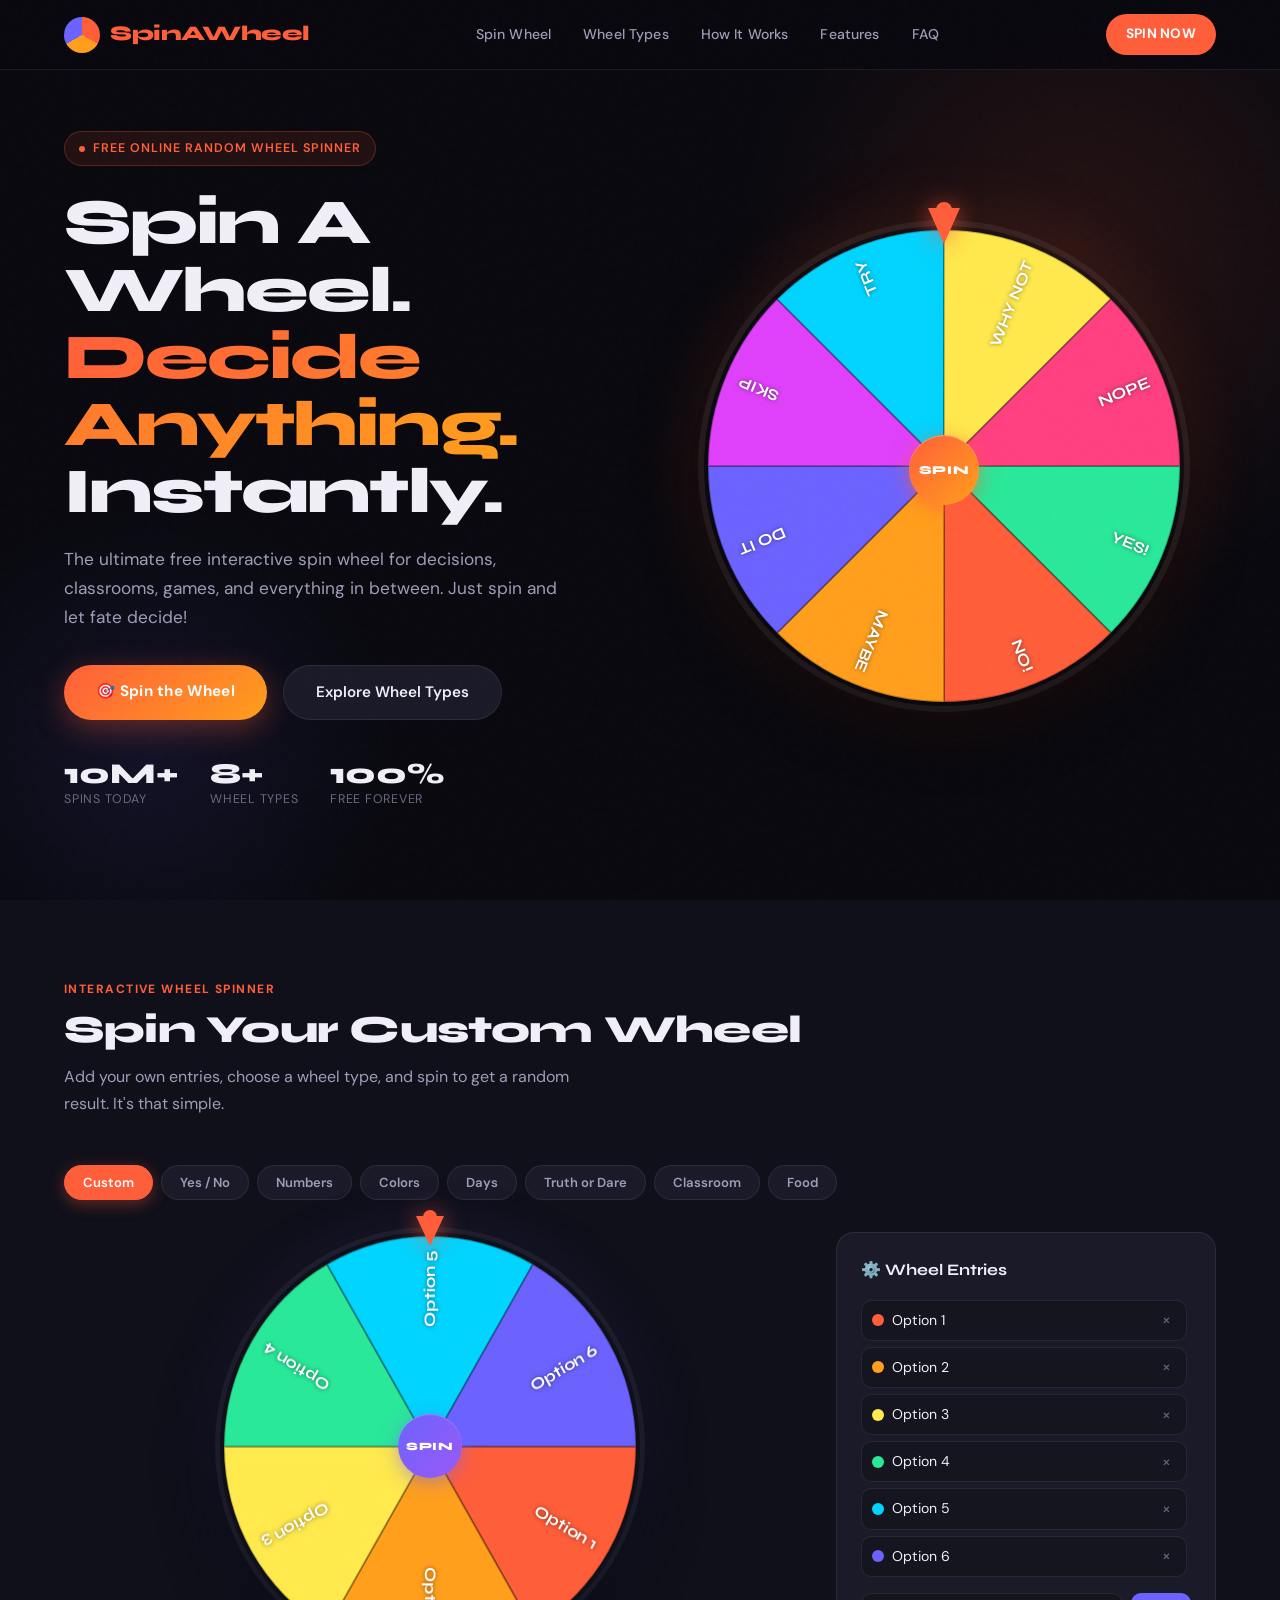
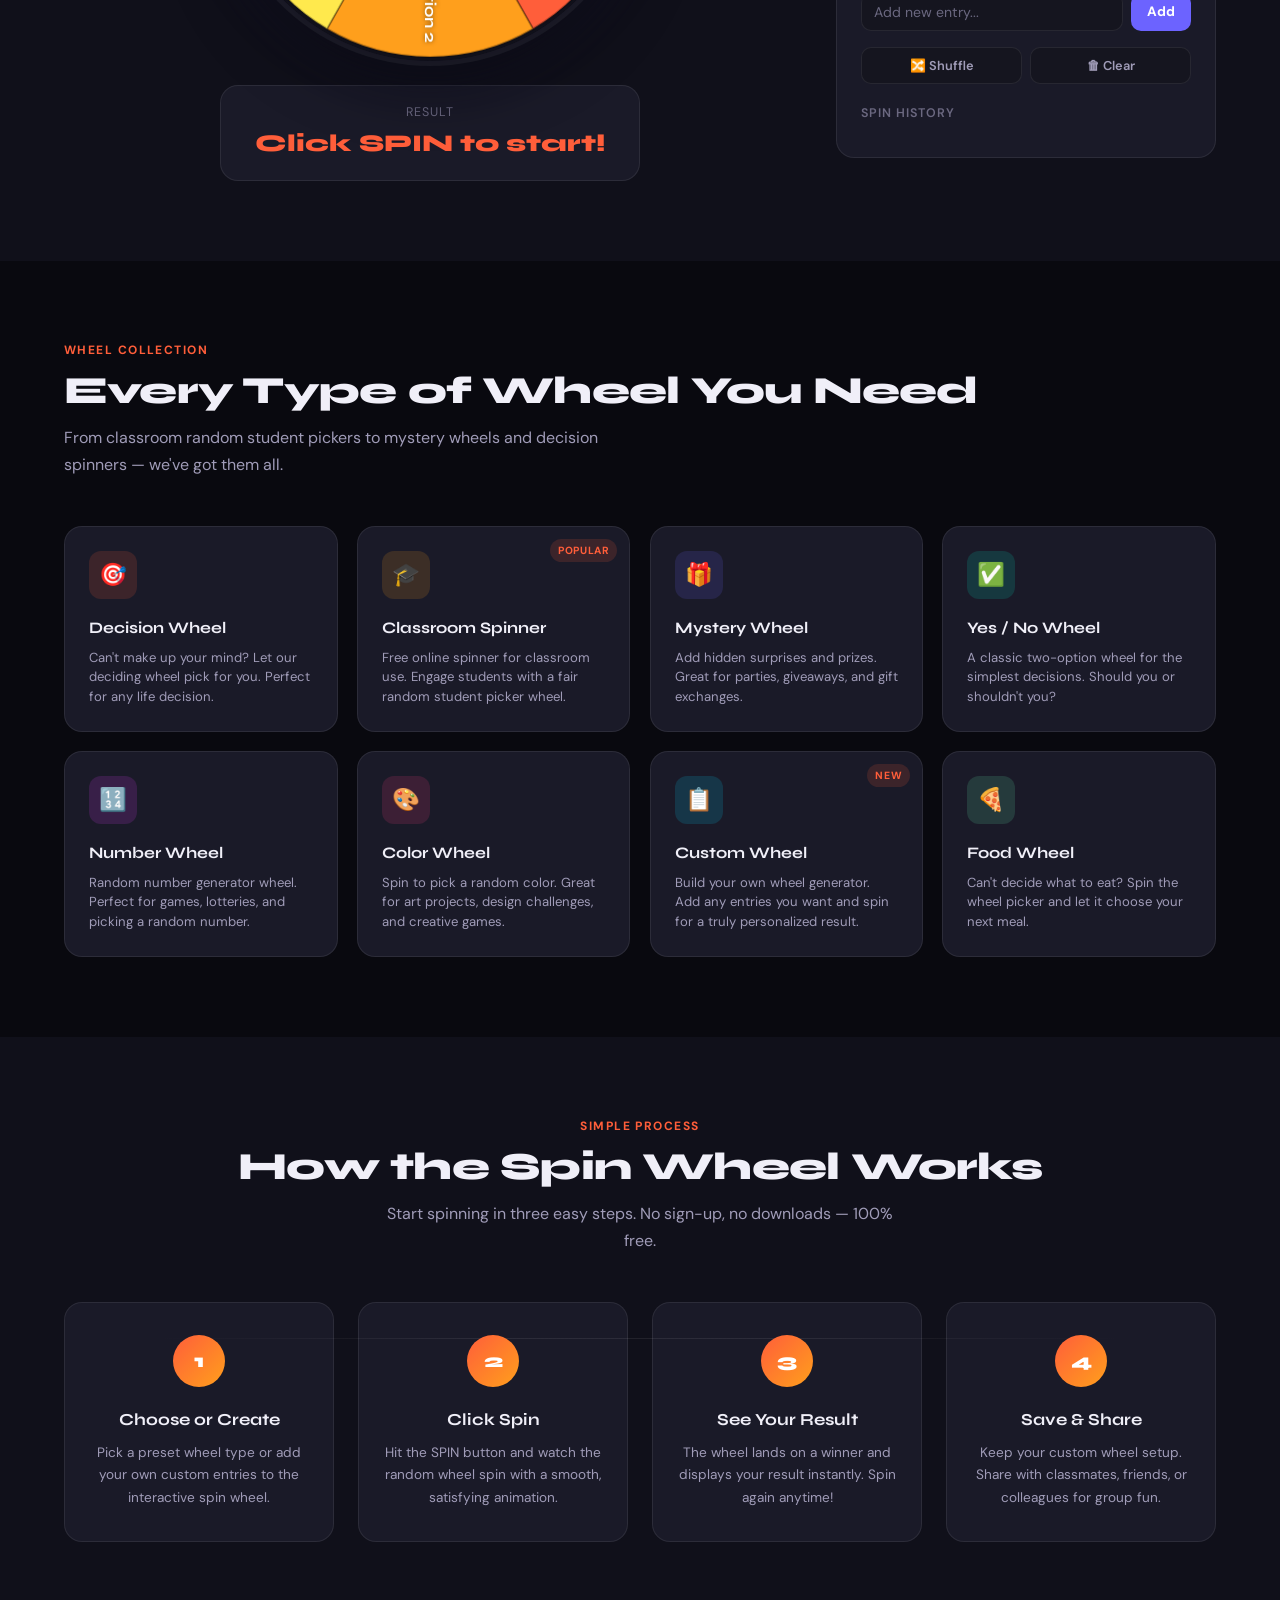
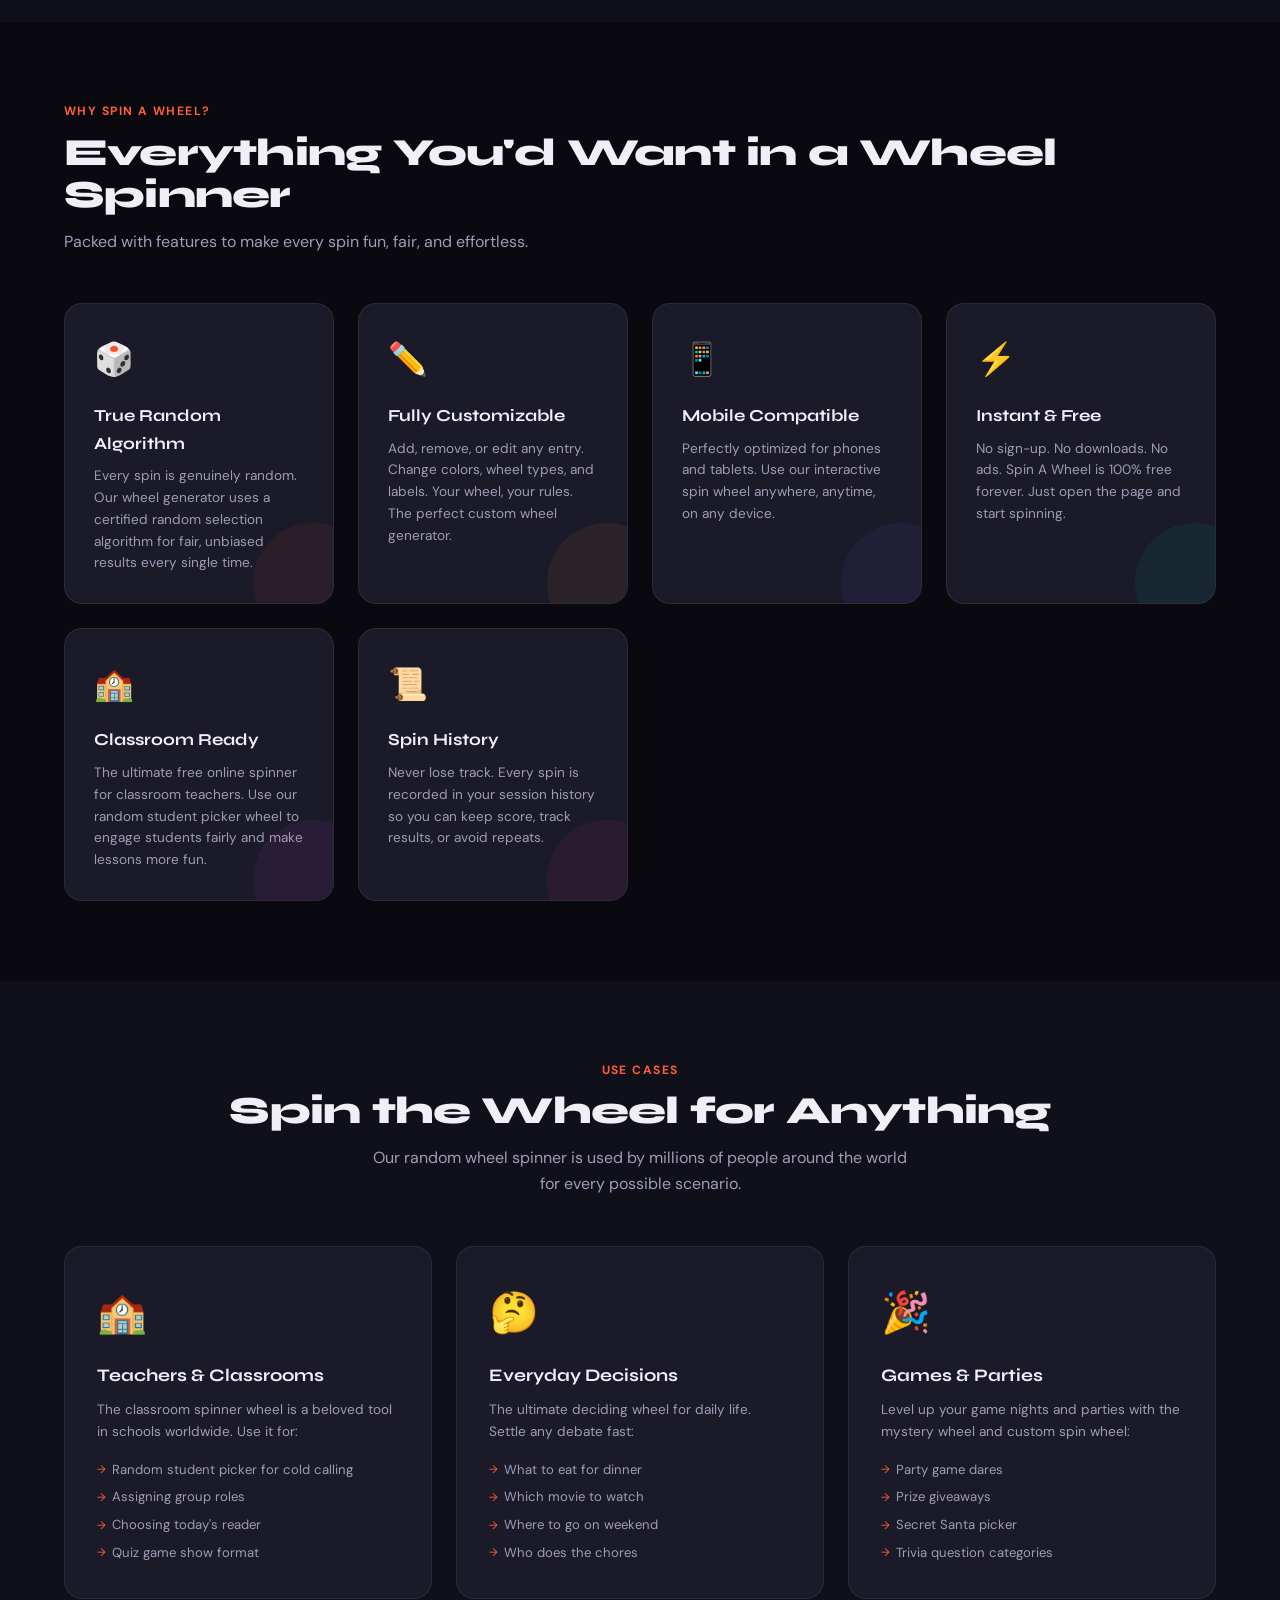
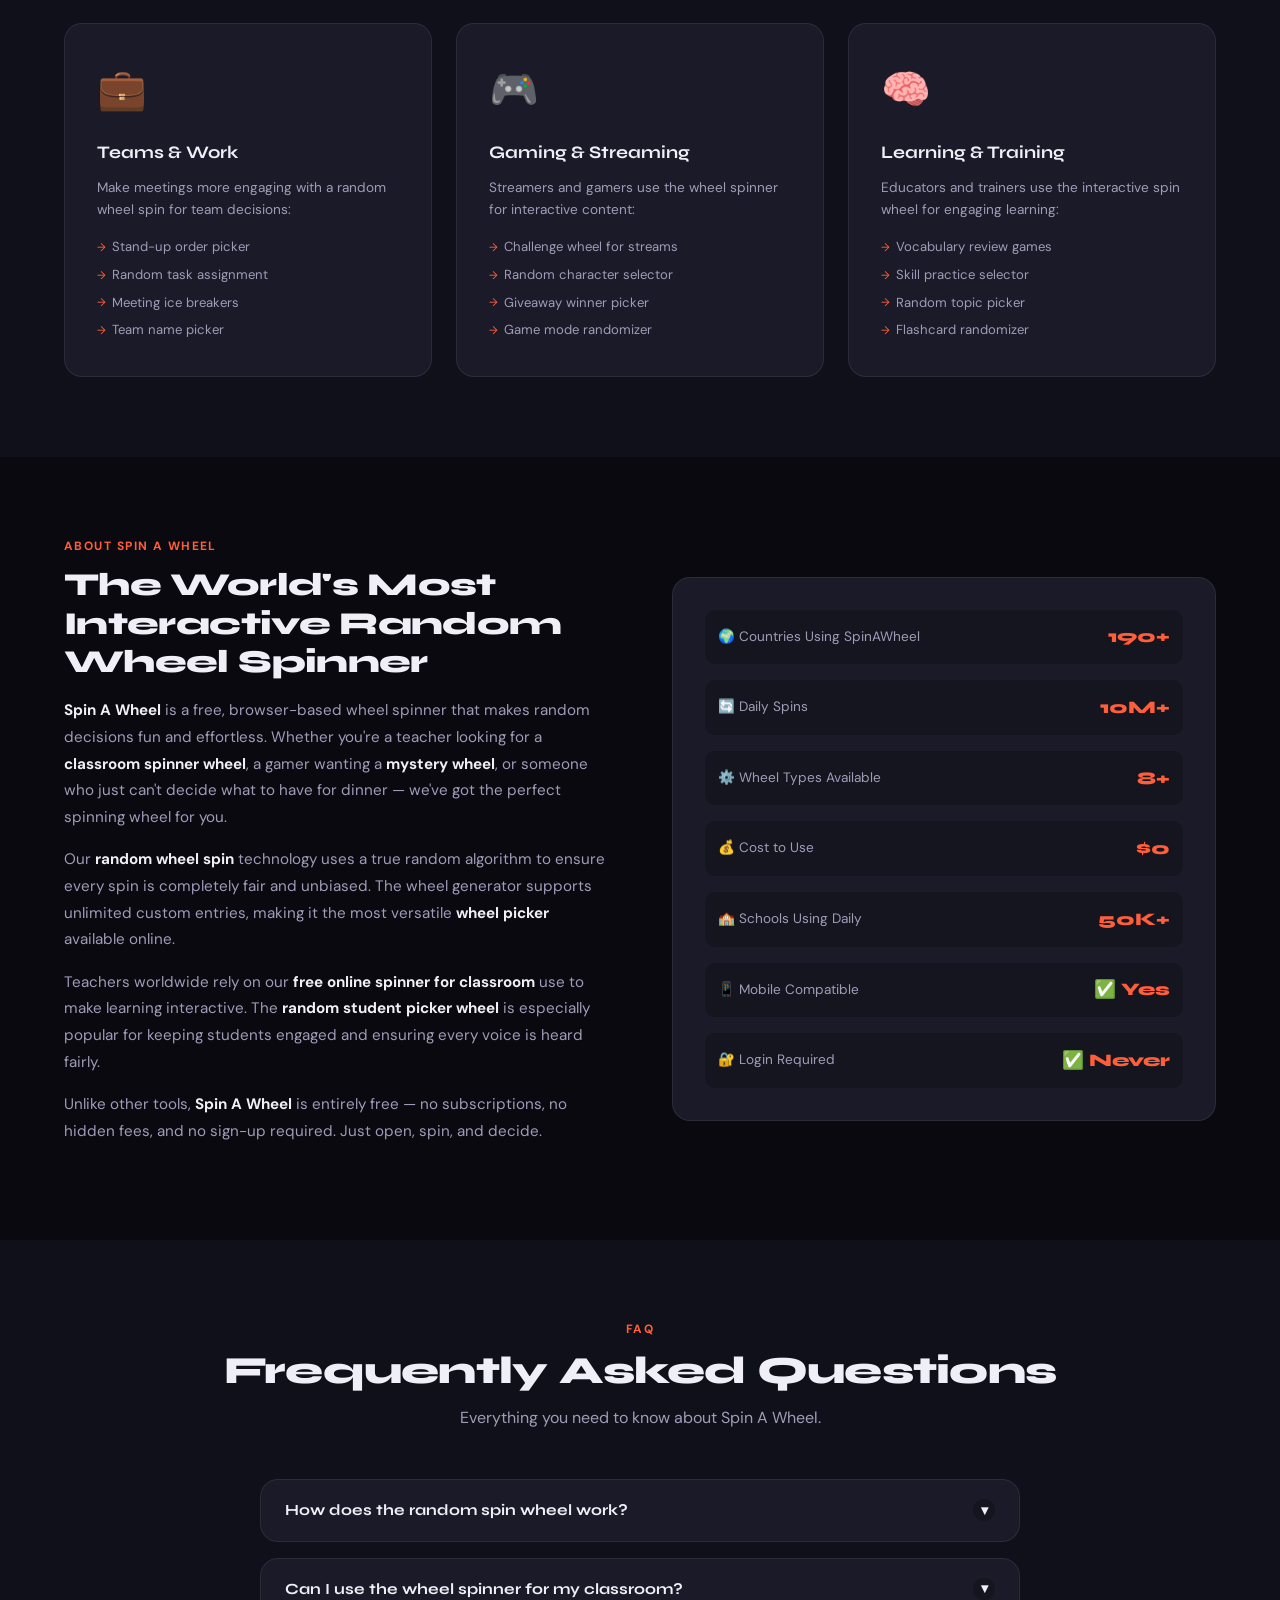
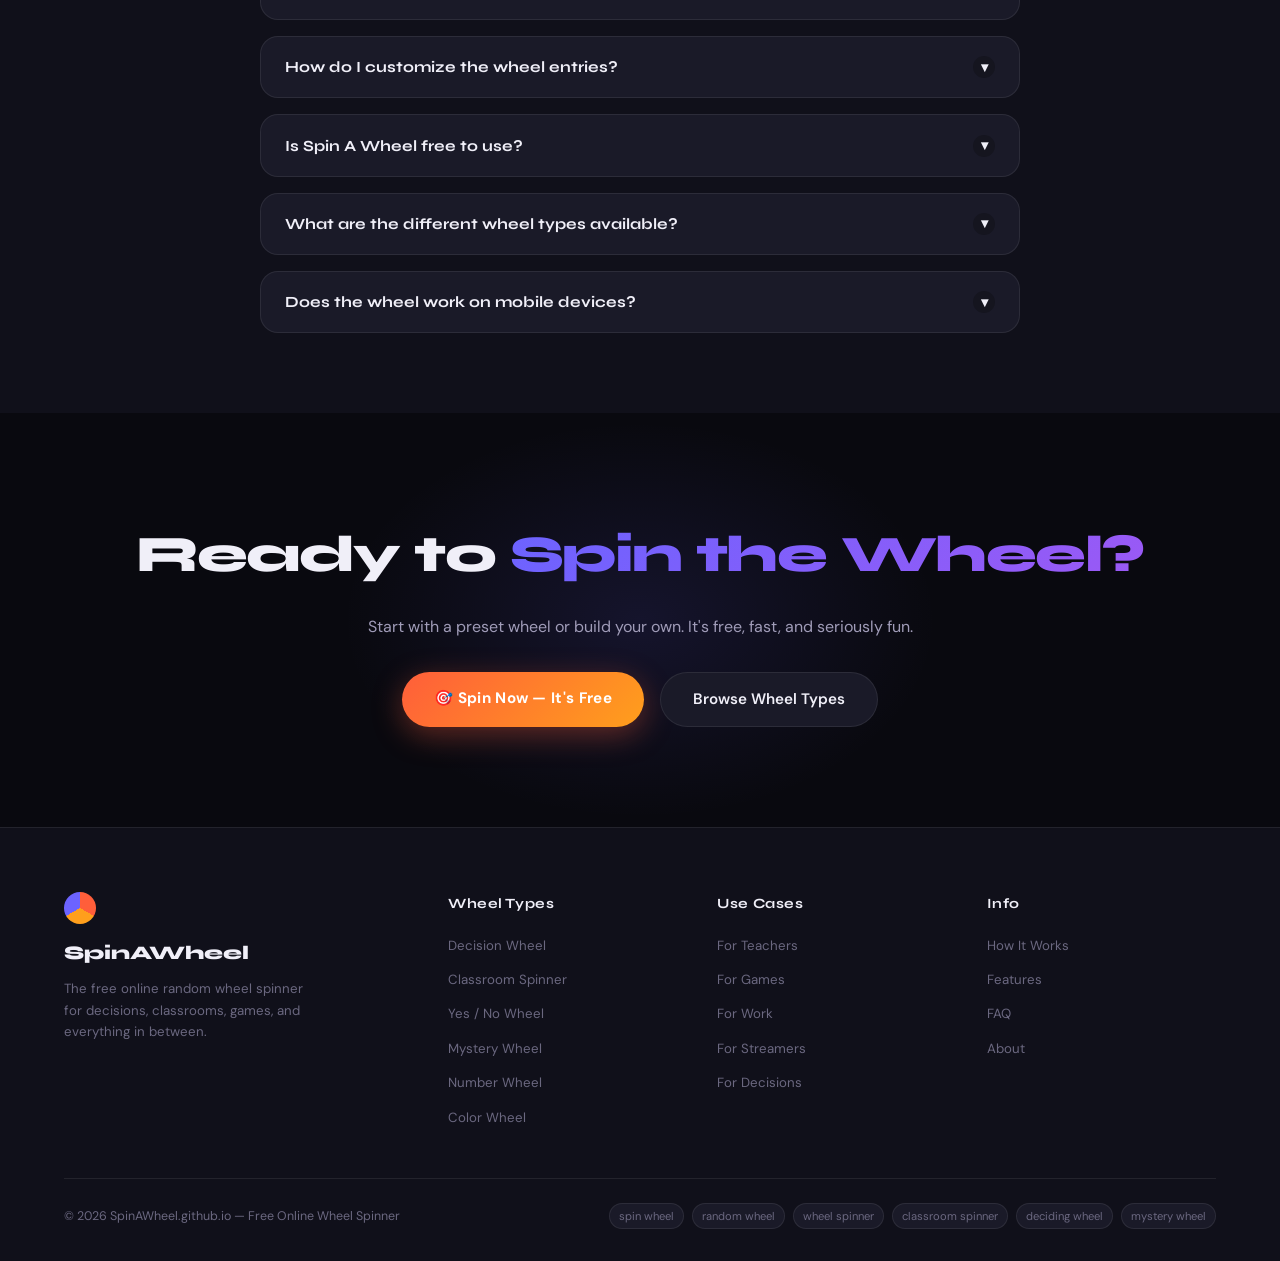
==== index.html @ c0d6fbde "Rename index (15).html to index.html" ====
<!DOCTYPE html>
<html lang="en">
<head>
  <meta charset="UTF-8" />
  <meta name="viewport" content="width=device-width, initial-scale=1.0" />
  <title>Spin A Wheel – Free Online Random Wheel Spinner | SpinAWheel</title>
  <meta name="description" content="Spin A Wheel is a free online random wheel spinner. Use our decision wheel, classroom spinner, random student picker, mystery wheel, and more. Fast, fun, and interactive!" />
  <meta name="keywords" content="spin wheel, random wheel, spin a wheel, wheel spin, spin the wheel, random wheel spin, wheel spinner, spinning wheel, deciding wheel, mystery wheel, wheel generator, wheel picker, classroom spinner wheel, random student picker wheel, free online spinner for classroom, interactive spin wheel" />
  <meta name="robots" content="index, follow" />
  <link rel="canonical" href="https://spinawheel.github.io/" />

  <!-- Open Graph -->
  <meta property="og:title" content="Spin A Wheel – Free Online Random Wheel Spinner" />
  <meta property="og:description" content="Free interactive spin wheel for decisions, classrooms, games, and more. Customize your wheel and spin!" />
  <meta property="og:url" content="https://spinawheel.github.io/" />
  <meta property="og:type" content="website" />
  <meta property="og:image" content="https://spinawheel.github.io/og-image.png" />

  <!-- Twitter Card -->
  <meta name="twitter:card" content="summary_large_image" />
  <meta name="twitter:title" content="Spin A Wheel – Free Online Random Wheel Spinner" />
  <meta name="twitter:description" content="Free interactive spin wheel for decisions, classrooms, games, and more." />

  <!-- Schema Markup -->
  <script type="application/ld+json">
  {
    "@context": "https://schema.org",
    "@type": "WebApplication",
    "name": "Spin A Wheel",
    "url": "https://spinawheel.github.io/",
    "description": "A free online random wheel spinner for decisions, classrooms, games, and more.",
    "applicationCategory": "UtilitiesApplication",
    "operatingSystem": "Any",
    "offers": {
      "@type": "Offer",
      "price": "0",
      "priceCurrency": "USD"
    },
    "featureList": [
      "Decision Wheel",
      "Classroom Spinner",
      "Random Student Picker",
      "Yes/No Wheel",
      "Mystery Wheel",
      "Custom Wheel",
      "Color Wheel",
      "Number Wheel"
    ]
  }
  </script>
  <script type="application/ld+json">
  {
    "@context": "https://schema.org",
    "@type": "FAQPage",
    "mainEntity": [
      {
        "@type": "Question",
        "name": "How does the spin wheel work?",
        "acceptedAnswer": {
          "@type": "Answer",
          "text": "Our random wheel spinner uses a certified random algorithm. Simply enter your items, click SPIN, and the wheel randomly lands on one option. Each spin is fully independent and unbiased."
        }
      },
      {
        "@type": "Question",
        "name": "Can I customize the wheel entries?",
        "acceptedAnswer": {
          "@type": "Answer",
          "text": "Yes! You can add, remove, or edit any entry. You can also adjust colors and wheel types to match your needs."
        }
      },
      {
        "@type": "Question",
        "name": "Is the wheel spinner free to use?",
        "acceptedAnswer": {
          "@type": "Answer",
          "text": "Absolutely. Spin A Wheel is 100% free with no login required."
        }
      },
      {
        "@type": "Question",
        "name": "Can teachers use this for classrooms?",
        "acceptedAnswer": {
          "@type": "Answer",
          "text": "Yes! Our classroom spinner wheel and random student picker are designed specifically for teachers. Add student names and spin to fairly select participants."
        }
      }
    ]
  }
  </script>

  <!-- Fonts -->
  <link rel="preconnect" href="https://fonts.googleapis.com" />
  <link rel="preconnect" href="https://fonts.gstatic.com" crossorigin />
  <link href="https://fonts.googleapis.com/css2?family=Syne:wght@400;600;700;800&family=DM+Sans:ital,wght@0,300;0,400;0,500;1,300&display=swap" rel="stylesheet" />

  <style>
    /* ============================================================
       CSS VARIABLES & RESET
    ============================================================ */
    :root {
      --bg: #09090f;
      --bg2: #10101a;
      --bg3: #15151f;
      --surface: #1a1a28;
      --border: rgba(255,255,255,0.08);
      --accent: #ff5e3a;
      --accent2: #ff9f1c;
      --accent3: #6c63ff;
      --teal: #00e5c3;
      --text: #f0eff8;
      --text2: #a09cb8;
      --text3: #6b6880;
      --radius: 18px;
      --radius-sm: 10px;
      --shadow: 0 20px 60px rgba(0,0,0,0.6);
      --glow: 0 0 40px rgba(255,94,58,0.25);
      --font-display: 'Syne', sans-serif;
      --font-body: 'DM Sans', sans-serif;

      /* Wheel segment colors */
      --w1: #ff5e3a; --w2: #ff9f1c; --w3: #ffe94d;
      --w4: #2ae89a; --w5: #00d4ff; --w6: #6c63ff;
      --w7: #e040fb; --w8: #ff4081; --w9: #00bfa5;
      --w10: #ffab40; --w11: #69f0ae; --w12: #40c4ff;
    }

    *, *::before, *::after { box-sizing: border-box; margin: 0; padding: 0; }
    html { scroll-behavior: smooth; }
    body {
      background: var(--bg);
      color: var(--text);
      font-family: var(--font-body);
      font-size: 16px;
      line-height: 1.65;
      overflow-x: hidden;
    }
    a { color: inherit; text-decoration: none; }
    ul { list-style: none; }
    button { cursor: pointer; font-family: var(--font-body); border: none; outline: none; }
    input, textarea { font-family: var(--font-body); outline: none; border: none; }
    img { max-width: 100%; display: block; }

    /* ============================================================
       SCROLLBAR
    ============================================================ */
    ::-webkit-scrollbar { width: 6px; }
    ::-webkit-scrollbar-track { background: var(--bg2); }
    ::-webkit-scrollbar-thumb { background: var(--accent); border-radius: 3px; }

    /* ============================================================
       NOISE OVERLAY
    ============================================================ */
    body::before {
      content: '';
      position: fixed; inset: 0;
      background-image: url("data:image/svg+xml,%3Csvg viewBox='0 0 200 200' xmlns='http://www.w3.org/2000/svg'%3E%3Cfilter id='n'%3E%3CfeTurbulence type='fractalNoise' baseFrequency='0.9' numOctaves='4' stitchTiles='stitch'/%3E%3C/filter%3E%3Crect width='100%25' height='100%25' filter='url(%23n)' opacity='0.03'/%3E%3C/svg%3E");
      pointer-events: none; z-index: 9999; opacity: 0.4;
    }

    /* ============================================================
       HEADER COMPONENT
    ============================================================ */
    #site-header {
      position: fixed; top: 0; left: 0; right: 0; z-index: 1000;
      padding: 0 5%;
      height: 70px;
      display: flex; align-items: center; justify-content: space-between;
      background: rgba(9,9,15,0.85);
      backdrop-filter: blur(20px);
      border-bottom: 1px solid var(--border);
      transition: all 0.3s;
    }
    #site-header.scrolled {
      height: 60px;
      background: rgba(9,9,15,0.97);
      box-shadow: 0 4px 30px rgba(0,0,0,0.5);
    }
    .header-logo {
      display: flex; align-items: center; gap: 10px;
      font-family: var(--font-display);
      font-weight: 800; font-size: 1.3rem;
      letter-spacing: -0.02em;
    }
    .header-logo .logo-icon {
      width: 36px; height: 36px;
      background: conic-gradient(var(--accent) 0deg 120deg, var(--accent2) 120deg 240deg, var(--accent3) 240deg 360deg);
      border-radius: 50%;
      animation: logoSpin 8s linear infinite;
      flex-shrink: 0;
    }
    @keyframes logoSpin { to { transform: rotate(360deg); } }
    .header-logo span { color: var(--accent); }
    .header-nav { display: flex; align-items: center; gap: 2rem; }
    .header-nav a {
      font-size: 0.88rem; font-weight: 500; color: var(--text2);
      transition: color 0.2s; letter-spacing: 0.01em;
    }
    .header-nav a:hover { color: var(--text); }
    .header-cta {
      background: var(--accent);
      color: #fff; font-weight: 700; font-size: 0.85rem;
      padding: 9px 20px; border-radius: 50px;
      transition: all 0.2s; letter-spacing: 0.02em;
      text-transform: uppercase;
    }
    .header-cta:hover { background: #ff7a5c; transform: translateY(-1px); box-shadow: 0 6px 20px rgba(255,94,58,0.4); }
    .hamburger {
      display: none; flex-direction: column; gap: 5px;
      background: none; padding: 4px;
    }
    .hamburger span {
      width: 24px; height: 2px;
      background: var(--text); border-radius: 2px;
      transition: all 0.3s;
      display: block;
    }
    .mobile-nav {
      display: none; position: fixed; top: 70px; left: 0; right: 0;
      background: var(--bg2); border-bottom: 1px solid var(--border);
      flex-direction: column; padding: 1.5rem 5%; gap: 1rem;
      z-index: 999;
    }
    .mobile-nav.open { display: flex; }
    .mobile-nav a { font-size: 1rem; color: var(--text2); padding: 0.4rem 0; }

    @media (max-width: 768px) {
      .header-nav, .header-cta { display: none; }
      .hamburger { display: flex; }
    }

    /* ============================================================
       HERO SECTION
    ============================================================ */
    #hero {
      min-height: 100vh;
      padding: 120px 5% 80px;
      display: grid;
      grid-template-columns: 1fr 1fr;
      gap: 4rem;
      align-items: center;
      position: relative;
      overflow: hidden;
    }
    .hero-bg-glow {
      position: absolute;
      width: 700px; height: 700px;
      background: radial-gradient(circle, rgba(255,94,58,0.12) 0%, transparent 70%);
      top: -100px; right: -150px;
      pointer-events: none;
    }
    .hero-bg-glow2 {
      position: absolute;
      width: 500px; height: 500px;
      background: radial-gradient(circle, rgba(108,99,255,0.1) 0%, transparent 70%);
      bottom: -100px; left: -100px;
      pointer-events: none;
    }
    .hero-left { position: relative; z-index: 1; }
    .hero-badge {
      display: inline-flex; align-items: center; gap: 8px;
      background: rgba(255,94,58,0.1); border: 1px solid rgba(255,94,58,0.25);
      color: var(--accent); font-size: 0.78rem; font-weight: 600;
      padding: 6px 14px; border-radius: 50px;
      margin-bottom: 1.5rem; letter-spacing: 0.08em; text-transform: uppercase;
      animation: fadeUp 0.6s ease both;
    }
    .hero-badge::before {
      content: ''; width: 6px; height: 6px; background: var(--accent);
      border-radius: 50%; animation: pulse 1.5s infinite;
    }
    @keyframes pulse { 0%,100%{opacity:1;transform:scale(1)} 50%{opacity:0.5;transform:scale(1.3)} }
    .hero-h1 {
      font-family: var(--font-display);
      font-size: clamp(2.8rem, 5vw, 4.5rem);
      font-weight: 800; line-height: 1.05;
      letter-spacing: -0.03em;
      margin-bottom: 1.2rem;
      animation: fadeUp 0.6s 0.1s ease both;
    }
    .hero-h1 .grad {
      background: linear-gradient(135deg, var(--accent) 0%, var(--accent2) 100%);
      -webkit-background-clip: text; -webkit-text-fill-color: transparent;
      background-clip: text;
    }
    .hero-sub {
      font-size: 1.08rem; color: var(--text2); line-height: 1.7;
      max-width: 500px; margin-bottom: 2rem;
      animation: fadeUp 0.6s 0.2s ease both;
    }
    .hero-actions {
      display: flex; gap: 1rem; flex-wrap: wrap;
      animation: fadeUp 0.6s 0.3s ease both;
    }
    .btn-primary {
      background: linear-gradient(135deg, var(--accent), var(--accent2));
      color: #fff; font-weight: 700; font-size: 0.95rem;
      padding: 14px 32px; border-radius: 50px;
      transition: all 0.25s; letter-spacing: 0.02em;
      box-shadow: 0 8px 30px rgba(255,94,58,0.35);
    }
    .btn-primary:hover { transform: translateY(-2px); box-shadow: 0 12px 40px rgba(255,94,58,0.5); }
    .btn-secondary {
      background: var(--surface); color: var(--text);
      font-weight: 600; font-size: 0.95rem;
      padding: 14px 32px; border-radius: 50px;
      border: 1px solid var(--border);
      transition: all 0.25s;
    }
    .btn-secondary:hover { border-color: rgba(255,255,255,0.2); background: var(--bg3); }
    .hero-stats {
      display: flex; gap: 2rem; margin-top: 2.5rem; flex-wrap: wrap;
      animation: fadeUp 0.6s 0.4s ease both;
    }
    .hero-stat { }
    .hero-stat .num {
      font-family: var(--font-display);
      font-size: 1.8rem; font-weight: 800; color: var(--text);
      line-height: 1;
    }
    .hero-stat .lbl { font-size: 0.78rem; color: var(--text3); text-transform: uppercase; letter-spacing: 0.06em; }

    /* Hero Wheel Container */
    .hero-right {
      display: flex; justify-content: center; align-items: center;
      position: relative; z-index: 1;
      animation: fadeUp 0.8s 0.2s ease both;
    }
    .wheel-wrapper {
      position: relative;
      width: min(480px, 90vw);
      aspect-ratio: 1;
    }
    .wheel-pointer {
      position: absolute;
      top: -18px; left: 50%;
      transform: translateX(-50%);
      width: 0; height: 0;
      border-left: 16px solid transparent;
      border-right: 16px solid transparent;
      border-top: 36px solid var(--accent);
      filter: drop-shadow(0 4px 12px rgba(255,94,58,0.7));
      z-index: 10;
    }
    .wheel-pointer::after {
      content: '';
      position: absolute;
      top: -42px; left: -8px;
      width: 16px; height: 16px;
      background: var(--accent);
      border-radius: 50%;
    }
    #mainCanvas {
      width: 100%; height: 100%;
      border-radius: 50%;
      box-shadow: 0 0 0 6px rgba(255,255,255,0.06), var(--shadow), 0 0 80px rgba(255,94,58,0.2);
      cursor: pointer;
    }
    .spin-center-btn {
      position: absolute; top: 50%; left: 50%;
      transform: translate(-50%,-50%);
      width: 70px; height: 70px; border-radius: 50%;
      background: linear-gradient(135deg, var(--accent), var(--accent2));
      color: #fff; font-family: var(--font-display);
      font-weight: 800; font-size: 0.75rem; letter-spacing: 0.05em;
      text-transform: uppercase;
      box-shadow: 0 4px 20px rgba(255,94,58,0.6), inset 0 1px 0 rgba(255,255,255,0.3);
      z-index: 10; transition: transform 0.2s, box-shadow 0.2s;
    }
    .spin-center-btn:hover { transform: translate(-50%,-50%) scale(1.08); box-shadow: 0 8px 30px rgba(255,94,58,0.7); }
    .spin-center-btn:active { transform: translate(-50%,-50%) scale(0.96); }
    .spin-center-btn.spinning { pointer-events: none; }

    @keyframes fadeUp { from { opacity:0; transform:translateY(24px); } to { opacity:1; transform:translateY(0); } }
    @media (max-width: 900px) {
      #hero { grid-template-columns: 1fr; padding-top: 100px; }
      .hero-right { order: -1; }
      .wheel-wrapper { width: min(320px, 85vw); }
    }

    /* ============================================================
       WHEEL APP SECTION
    ============================================================ */
    #wheel-app {
      padding: 80px 5%;
      background: var(--bg2);
      position: relative;
    }
    .section-label {
      font-size: 0.75rem; font-weight: 700; letter-spacing: 0.12em;
      text-transform: uppercase; color: var(--accent);
      margin-bottom: 0.6rem;
    }
    .section-title {
      font-family: var(--font-display);
      font-size: clamp(1.8rem, 3vw, 2.8rem);
      font-weight: 800; letter-spacing: -0.02em; line-height: 1.1;
      margin-bottom: 0.8rem;
    }
    .section-sub { color: var(--text2); font-size: 1rem; max-width: 540px; }
    .section-header { margin-bottom: 3rem; }

    .app-layout {
      display: grid;
      grid-template-columns: 1fr 380px;
      gap: 2.5rem;
      align-items: start;
    }

    /* Type Tabs */
    .wheel-type-tabs {
      display: flex; gap: 0.5rem; flex-wrap: wrap;
      margin-bottom: 2rem;
    }
    .type-tab {
      padding: 8px 18px; border-radius: 50px;
      font-size: 0.82rem; font-weight: 600;
      background: var(--surface); color: var(--text2);
      border: 1px solid var(--border);
      transition: all 0.2s; cursor: pointer;
    }
    .type-tab.active {
      background: var(--accent); color: #fff; border-color: var(--accent);
      box-shadow: 0 4px 16px rgba(255,94,58,0.35);
    }
    .type-tab:hover:not(.active) { border-color: rgba(255,255,255,0.2); color: var(--text); }

    /* App Wheel */
    .app-wheel-area {
      display: flex; flex-direction: column; align-items: center; gap: 1.5rem;
    }
    .app-wheel-wrapper {
      position: relative;
      width: min(420px, 100%);
      aspect-ratio: 1;
    }
    .app-wheel-wrapper .wheel-pointer {
      top: -16px;
      border-left: 14px solid transparent;
      border-right: 14px solid transparent;
      border-top: 30px solid var(--accent);
    }
    .app-wheel-wrapper .wheel-pointer::after {
      top: -36px; left: -7px; width: 14px; height: 14px;
    }
    #appCanvas {
      width: 100%; height: 100%; border-radius: 50%;
      box-shadow: 0 0 0 5px rgba(255,255,255,0.05), var(--shadow), 0 0 60px rgba(108,99,255,0.15);
      cursor: pointer;
    }
    .app-spin-btn {
      position: absolute; top: 50%; left: 50%;
      transform: translate(-50%,-50%);
      width: 64px; height: 64px; border-radius: 50%;
      background: linear-gradient(135deg, var(--accent3), #9b59f5);
      color: #fff; font-family: var(--font-display);
      font-weight: 800; font-size: 0.7rem; letter-spacing: 0.05em;
      text-transform: uppercase;
      box-shadow: 0 4px 18px rgba(108,99,255,0.5), inset 0 1px 0 rgba(255,255,255,0.2);
      z-index: 10; transition: transform 0.2s, box-shadow 0.2s;
    }
    .app-spin-btn:hover { transform: translate(-50%,-50%) scale(1.08); }
    .app-spin-btn.spinning { pointer-events: none; }

    /* Result display */
    .result-display {
      background: var(--surface);
      border: 1px solid var(--border);
      border-radius: var(--radius);
      padding: 1rem 1.5rem;
      text-align: center; width: 100%; max-width: 420px;
      min-height: 60px; display: flex; align-items: center; justify-content: center;
    }
    .result-display .result-label { color: var(--text3); font-size: 0.78rem; text-transform: uppercase; letter-spacing: 0.08em; }
    .result-display .result-value {
      font-family: var(--font-display);
      font-size: 1.5rem; font-weight: 800; color: var(--accent);
      margin-top: 2px; transition: all 0.4s;
    }
    .result-display.winner { border-color: var(--accent); box-shadow: 0 0 20px rgba(255,94,58,0.2); }
    @keyframes popIn { 0%{transform:scale(0.7);opacity:0} 70%{transform:scale(1.1)} 100%{transform:scale(1);opacity:1} }
    .result-pop { animation: popIn 0.5s cubic-bezier(0.34,1.56,0.64,1) both; }

    /* Sidebar panel */
    .app-sidebar {
      background: var(--surface);
      border: 1px solid var(--border);
      border-radius: var(--radius);
      padding: 1.5rem;
      position: sticky; top: 90px;
    }
    .sidebar-title {
      font-family: var(--font-display);
      font-size: 1rem; font-weight: 700;
      margin-bottom: 1rem; color: var(--text);
    }
    .entries-list {
      display: flex; flex-direction: column; gap: 6px;
      max-height: 280px; overflow-y: auto;
      margin-bottom: 1rem;
      padding-right: 4px;
    }
    .entry-item {
      display: flex; align-items: center; gap: 8px;
      background: var(--bg3); border: 1px solid var(--border);
      border-radius: var(--radius-sm); padding: 8px 10px;
      font-size: 0.88rem; transition: all 0.2s;
    }
    .entry-item:hover { border-color: rgba(255,255,255,0.15); }
    .entry-color {
      width: 12px; height: 12px; border-radius: 50%; flex-shrink: 0;
    }
    .entry-text { flex: 1; color: var(--text); }
    .entry-del {
      width: 20px; height: 20px; border-radius: 50%;
      background: none; color: var(--text3); font-size: 1rem;
      transition: all 0.2s; display: flex; align-items: center; justify-content: center;
      line-height: 1;
    }
    .entry-del:hover { color: var(--accent); background: rgba(255,94,58,0.1); }

    .add-entry-row {
      display: flex; gap: 8px;
    }
    .add-entry-input {
      flex: 1; background: var(--bg3); border: 1px solid var(--border);
      border-radius: var(--radius-sm); padding: 9px 12px;
      color: var(--text); font-size: 0.88rem;
      transition: border-color 0.2s;
    }
    .add-entry-input:focus { border-color: var(--accent3); }
    .add-entry-input::placeholder { color: var(--text3); }
    .add-btn {
      background: var(--accent3); color: #fff;
      border-radius: var(--radius-sm); padding: 9px 16px;
      font-weight: 700; font-size: 0.85rem; transition: all 0.2s;
    }
    .add-btn:hover { background: #7c75ff; }

    .sidebar-actions {
      display: flex; gap: 8px; margin-top: 1rem;
    }
    .sidebar-btn {
      flex: 1; padding: 9px; border-radius: var(--radius-sm);
      font-size: 0.8rem; font-weight: 600; text-align: center;
      background: var(--bg3); color: var(--text2);
      border: 1px solid var(--border);
      transition: all 0.2s;
    }
    .sidebar-btn:hover { border-color: rgba(255,255,255,0.2); color: var(--text); }
    .sidebar-btn.danger:hover { border-color: rgba(255,94,58,0.4); color: var(--accent); }

    /* History */
    .spin-history { margin-top: 1.2rem; }
    .history-title {
      font-size: 0.78rem; font-weight: 600; color: var(--text3);
      text-transform: uppercase; letter-spacing: 0.08em; margin-bottom: 0.6rem;
    }
    .history-list {
      display: flex; flex-direction: column; gap: 4px;
      max-height: 120px; overflow-y: auto;
    }
    .history-item {
      display: flex; align-items: center; gap: 8px;
      font-size: 0.8rem; color: var(--text2); padding: 4px 8px;
      border-radius: 6px; background: var(--bg3);
    }
    .history-item .h-color { width: 8px; height: 8px; border-radius: 50%; flex-shrink: 0; }
    .history-item .h-num { color: var(--text3); font-size: 0.72rem; }

    @media (max-width: 1000px) {
      .app-layout { grid-template-columns: 1fr; }
      .app-sidebar { position: static; }
    }

    /* ============================================================
       WHEEL TYPES SECTION
    ============================================================ */
    #wheel-types {
      padding: 80px 5%;
      background: var(--bg);
    }
    .types-grid {
      display: grid;
      grid-template-columns: repeat(auto-fill, minmax(220px, 1fr));
      gap: 1.2rem;
      margin-top: 2.5rem;
    }
    .type-card {
      background: var(--surface);
      border: 1px solid var(--border);
      border-radius: var(--radius);
      padding: 1.5rem;
      transition: all 0.3s; cursor: pointer;
      position: relative; overflow: hidden;
    }
    .type-card::before {
      content: ''; position: absolute;
      inset: 0; opacity: 0;
      transition: opacity 0.3s;
      pointer-events: none;
    }
    .type-card:hover { transform: translateY(-4px); border-color: rgba(255,255,255,0.15); }
    .type-card:hover::before { opacity: 1; }
    .type-card.c1::before { background: linear-gradient(135deg, rgba(255,94,58,0.08), transparent); }
    .type-card.c2::before { background: linear-gradient(135deg, rgba(255,159,28,0.08), transparent); }
    .type-card.c3::before { background: linear-gradient(135deg, rgba(108,99,255,0.08), transparent); }
    .type-card.c4::before { background: linear-gradient(135deg, rgba(0,229,195,0.08), transparent); }
    .type-card.c5::before { background: linear-gradient(135deg, rgba(224,64,251,0.08), transparent); }
    .type-card.c6::before { background: linear-gradient(135deg, rgba(255,64,129,0.08), transparent); }
    .type-card.c7::before { background: linear-gradient(135deg, rgba(0,212,255,0.08), transparent); }
    .type-card.c8::before { background: linear-gradient(135deg, rgba(105,240,174,0.08), transparent); }

    .type-icon {
      width: 48px; height: 48px; border-radius: 12px;
      display: flex; align-items: center; justify-content: center;
      font-size: 1.4rem; margin-bottom: 1rem;
    }
    .type-card h3 {
      font-family: var(--font-display);
      font-size: 1rem; font-weight: 700;
      margin-bottom: 0.4rem;
    }
    .type-card p { font-size: 0.82rem; color: var(--text2); line-height: 1.5; }
    .type-badge {
      position: absolute; top: 12px; right: 12px;
      background: rgba(255,94,58,0.15); color: var(--accent);
      font-size: 0.65rem; font-weight: 700; letter-spacing: 0.06em;
      padding: 3px 8px; border-radius: 20px; text-transform: uppercase;
    }

    /* ============================================================
       HOW IT WORKS
    ============================================================ */
    #how-it-works {
      padding: 80px 5%;
      background: var(--bg2);
    }
    .steps-grid {
      display: grid;
      grid-template-columns: repeat(auto-fit, minmax(220px, 1fr));
      gap: 1.5rem;
      margin-top: 3rem;
      position: relative;
    }
    .steps-grid::before {
      content: '';
      position: absolute;
      top: 36px; left: 8%; right: 8%; height: 1px;
      background: linear-gradient(90deg, transparent, var(--border), var(--border), transparent);
    }
    .step-card {
      background: var(--surface);
      border: 1px solid var(--border);
      border-radius: var(--radius);
      padding: 2rem 1.5rem;
      text-align: center;
      transition: transform 0.3s, border-color 0.3s;
    }
    .step-card:hover { transform: translateY(-6px); border-color: rgba(255,255,255,0.15); }
    .step-num {
      width: 52px; height: 52px; border-radius: 50%;
      background: linear-gradient(135deg, var(--accent), var(--accent2));
      color: #fff; font-family: var(--font-display);
      font-weight: 800; font-size: 1.2rem;
      display: flex; align-items: center; justify-content: center;
      margin: 0 auto 1.2rem; position: relative; z-index: 1;
    }
    .step-card h3 {
      font-family: var(--font-display);
      font-size: 1.05rem; font-weight: 700;
      margin-bottom: 0.5rem;
    }
    .step-card p { font-size: 0.85rem; color: var(--text2); }

    /* ============================================================
       FEATURES SECTION
    ============================================================ */
    #features {
      padding: 80px 5%;
      background: var(--bg);
    }
    .features-grid {
      display: grid;
      grid-template-columns: repeat(auto-fit, minmax(260px, 1fr));
      gap: 1.5rem;
      margin-top: 2.5rem;
    }
    .feat-card {
      background: var(--surface);
      border: 1px solid var(--border);
      border-radius: var(--radius);
      padding: 1.8rem;
      transition: all 0.3s;
      position: relative; overflow: hidden;
    }
    .feat-card:hover { transform: translateY(-4px); border-color: rgba(255,255,255,0.15); box-shadow: 0 20px 40px rgba(0,0,0,0.4); }
    .feat-icon {
      font-size: 2rem; margin-bottom: 1rem;
      display: block;
    }
    .feat-card h3 {
      font-family: var(--font-display);
      font-size: 1.05rem; font-weight: 700;
      margin-bottom: 0.5rem;
    }
    .feat-card p { font-size: 0.85rem; color: var(--text2); line-height: 1.6; }
    .feat-card .feat-glow {
      position: absolute; bottom: -40px; right: -40px;
      width: 120px; height: 120px; border-radius: 50%;
      opacity: 0.07; pointer-events: none;
    }

    /* ============================================================
       USE CASES SECTION
    ============================================================ */
    #use-cases {
      padding: 80px 5%;
      background: var(--bg2);
    }
    .use-cases-grid {
      display: grid;
      grid-template-columns: repeat(3, 1fr);
      gap: 1.5rem;
      margin-top: 2.5rem;
    }
    .use-card {
      background: var(--surface);
      border: 1px solid var(--border);
      border-radius: var(--radius);
      padding: 2rem;
      transition: all 0.3s; overflow: hidden;
    }
    .use-card:hover { border-color: rgba(255,255,255,0.2); transform: translateY(-4px); }
    .use-card .use-emoji { font-size: 2.5rem; margin-bottom: 1rem; display: block; }
    .use-card h3 {
      font-family: var(--font-display);
      font-size: 1.1rem; font-weight: 700;
      margin-bottom: 0.6rem;
    }
    .use-card p { font-size: 0.85rem; color: var(--text2); line-height: 1.6; }
    .use-card ul { margin-top: 0.8rem; }
    .use-card ul li {
      font-size: 0.82rem; color: var(--text2);
      padding: 3px 0; display: flex; align-items: center; gap: 6px;
    }
    .use-card ul li::before {
      content: '→'; color: var(--accent); font-size: 0.7rem;
    }
    @media (max-width: 900px) { .use-cases-grid { grid-template-columns: 1fr 1fr; } }
    @media (max-width: 600px) { .use-cases-grid { grid-template-columns: 1fr; } }

    /* ============================================================
       CONTENT/SEO SECTION
    ============================================================ */
    #about-wheel {
      padding: 80px 5%;
      background: var(--bg);
    }
    .about-grid {
      display: grid;
      grid-template-columns: 1fr 1fr;
      gap: 4rem;
      align-items: center;
    }
    .about-content h2 {
      font-family: var(--font-display);
      font-size: clamp(1.6rem, 2.5vw, 2.2rem);
      font-weight: 800; letter-spacing: -0.02em;
      margin-bottom: 1rem; line-height: 1.2;
    }
    .about-content p {
      color: var(--text2); font-size: 0.95rem; line-height: 1.75;
      margin-bottom: 1rem;
    }
    .about-content p strong { color: var(--text); }
    .about-visual {
      background: var(--surface);
      border: 1px solid var(--border);
      border-radius: var(--radius);
      padding: 2rem; display: flex; flex-direction: column; gap: 1rem;
    }
    .about-stat-row {
      display: flex; justify-content: space-between; align-items: center;
      padding: 0.8rem; background: var(--bg3); border-radius: var(--radius-sm);
    }
    .about-stat-row .asr-label { font-size: 0.85rem; color: var(--text2); }
    .about-stat-row .asr-val {
      font-family: var(--font-display); font-weight: 800;
      font-size: 1.1rem; color: var(--accent);
    }
    @media (max-width: 768px) {
      .about-grid { grid-template-columns: 1fr; gap: 2rem; }
    }

    /* ============================================================
       FAQ SECTION
    ============================================================ */
    #faq {
      padding: 80px 5%;
      background: var(--bg2);
    }
    .faq-grid {
      max-width: 760px; margin: 2.5rem auto 0;
      display: flex; flex-direction: column; gap: 1rem;
    }
    .faq-item {
      background: var(--surface);
      border: 1px solid var(--border);
      border-radius: var(--radius);
      overflow: hidden;
    }
    .faq-q {
      width: 100%; text-align: left;
      display: flex; justify-content: space-between; align-items: center;
      padding: 1.2rem 1.5rem;
      font-family: var(--font-display);
      font-size: 0.97rem; font-weight: 700; color: var(--text);
      background: none; gap: 1rem;
      transition: color 0.2s;
    }
    .faq-q:hover { color: var(--accent); }
    .faq-arrow {
      width: 22px; height: 22px; flex-shrink: 0;
      border-radius: 50%; background: var(--bg3);
      display: flex; align-items: center; justify-content: center;
      transition: transform 0.3s, background 0.3s;
      font-size: 0.85rem;
    }
    .faq-item.open .faq-arrow { transform: rotate(180deg); background: var(--accent); color: #fff; }
    .faq-a {
      max-height: 0; overflow: hidden;
      transition: max-height 0.4s cubic-bezier(0.4,0,0.2,1), padding 0.3s;
      padding: 0 1.5rem;
    }
    .faq-item.open .faq-a { max-height: 300px; padding: 0 1.5rem 1.2rem; }
    .faq-a p { font-size: 0.88rem; color: var(--text2); line-height: 1.7; }

    /* ============================================================
       CTA SECTION
    ============================================================ */
    #cta-section {
      padding: 100px 5%;
      background: var(--bg);
      text-align: center;
      position: relative; overflow: hidden;
    }
    .cta-glow {
      position: absolute; top: 50%; left: 50%;
      transform: translate(-50%,-50%);
      width: 600px; height: 400px;
      background: radial-gradient(ellipse, rgba(108,99,255,0.12) 0%, transparent 70%);
      pointer-events: none;
    }
    #cta-section h2 {
      font-family: var(--font-display);
      font-size: clamp(2rem, 4vw, 3.2rem);
      font-weight: 800; letter-spacing: -0.03em;
      margin-bottom: 1rem;
      position: relative; z-index: 1;
    }
    #cta-section p {
      color: var(--text2); font-size: 1rem; margin-bottom: 2rem;
      position: relative; z-index: 1;
    }
    .cta-actions { display: flex; gap: 1rem; justify-content: center; flex-wrap: wrap; position: relative; z-index: 1; }

    /* ============================================================
       FOOTER COMPONENT
    ============================================================ */
    #site-footer {
      background: var(--bg2);
      border-top: 1px solid var(--border);
      padding: 4rem 5% 2rem;
    }
    .footer-top {
      display: grid;
      grid-template-columns: 1.5fr 1fr 1fr 1fr;
      gap: 2.5rem;
      margin-bottom: 3rem;
    }
    .footer-brand .brand-name {
      font-family: var(--font-display); font-size: 1.2rem; font-weight: 800;
      margin-bottom: 0.6rem;
    }
    .footer-brand p { font-size: 0.83rem; color: var(--text3); line-height: 1.6; max-width: 240px; }
    .footer-brand .brand-logo-icon {
      width: 32px; height: 32px;
      background: conic-gradient(var(--accent) 0deg 120deg, var(--accent2) 120deg 240deg, var(--accent3) 240deg 360deg);
      border-radius: 50%; margin-bottom: 0.8rem;
      animation: logoSpin 8s linear infinite;
    }
    .footer-col h4 {
      font-family: var(--font-display); font-weight: 700; font-size: 0.88rem;
      letter-spacing: 0.04em; margin-bottom: 1rem; color: var(--text);
    }
    .footer-col ul { display: flex; flex-direction: column; gap: 0.5rem; }
    .footer-col ul li a { font-size: 0.83rem; color: var(--text3); transition: color 0.2s; }
    .footer-col ul li a:hover { color: var(--text); }
    .footer-bottom {
      display: flex; justify-content: space-between; align-items: center;
      padding-top: 1.5rem; border-top: 1px solid var(--border); flex-wrap: wrap; gap: 0.8rem;
    }
    .footer-bottom p { font-size: 0.78rem; color: var(--text3); }
    .footer-keywords { display: flex; gap: 0.5rem; flex-wrap: wrap; }
    .footer-keywords span {
      font-size: 0.7rem; color: var(--text3);
      background: var(--surface); padding: 3px 9px; border-radius: 20px;
      border: 1px solid var(--border);
    }
    @media (max-width: 768px) {
      .footer-top { grid-template-columns: 1fr 1fr; }
    }
    @media (max-width: 500px) {
      .footer-top { grid-template-columns: 1fr; }
    }

    /* ============================================================
       MODAL
    ============================================================ */
    .modal-overlay {
      position: fixed; inset: 0; z-index: 2000;
      background: rgba(0,0,0,0.8); backdrop-filter: blur(10px);
      display: flex; align-items: center; justify-content: center;
      opacity: 0; pointer-events: none; transition: opacity 0.3s;
    }
    .modal-overlay.open { opacity: 1; pointer-events: all; }
    .modal-box {
      background: var(--bg2); border: 1px solid var(--border);
      border-radius: 24px; padding: 2.5rem;
      max-width: 420px; width: 90%; text-align: center;
      transform: translateY(30px) scale(0.95);
      transition: all 0.4s cubic-bezier(0.34,1.56,0.64,1);
    }
    .modal-overlay.open .modal-box { transform: none; }
    .modal-firework {
      font-size: 3.5rem; margin-bottom: 0.5rem; display: block;
      animation: popIn 0.6s cubic-bezier(0.34,1.56,0.64,1) both;
    }
    .modal-result {
      font-family: var(--font-display);
      font-size: 2rem; font-weight: 800;
      color: var(--accent);
      margin-bottom: 0.3rem;
    }
    .modal-subtitle { color: var(--text2); font-size: 0.9rem; margin-bottom: 1.5rem; }
    .modal-close {
      background: linear-gradient(135deg, var(--accent), var(--accent2));
      color: #fff; font-weight: 700; font-size: 0.9rem;
      padding: 12px 28px; border-radius: 50px;
      transition: all 0.2s;
    }
    .modal-close:hover { transform: translateY(-2px); box-shadow: 0 8px 24px rgba(255,94,58,0.4); }

    /* ============================================================
       CONFETTI CANVAS
    ============================================================ */
    #confetti-canvas {
      position: fixed; inset: 0; pointer-events: none; z-index: 1999;
    }

    /* ============================================================
       SCROLL REVEAL
    ============================================================ */
    .reveal {
      opacity: 0; transform: translateY(30px);
      transition: opacity 0.7s ease, transform 0.7s ease;
    }
    .reveal.visible { opacity: 1; transform: none; }
    .reveal-delay-1 { transition-delay: 0.1s; }
    .reveal-delay-2 { transition-delay: 0.2s; }
    .reveal-delay-3 { transition-delay: 0.3s; }
  </style>
</head>
<body>

<!-- HEADER (component) -->
<header id="site-header"></header>
<nav class="mobile-nav" id="mobile-nav"></nav>

<!-- CONFETTI -->
<canvas id="confetti-canvas"></canvas>

<!-- MODAL -->
<div class="modal-overlay" id="resultModal">
  <div class="modal-box">
    <span class="modal-firework" id="modalEmoji">🎉</span>
    <div class="modal-result" id="modalResult">—</div>
    <div class="modal-subtitle">The wheel has spoken!</div>
    <button class="modal-close" onclick="closeModal()">Awesome! Spin Again</button>
  </div>
</div>

<!-- ============================================================
     HERO
============================================================ -->
<section id="hero">
  <div class="hero-bg-glow"></div>
  <div class="hero-bg-glow2"></div>
  <div class="hero-left">
    <div class="hero-badge">Free Online Random Wheel Spinner</div>
    <h1 class="hero-h1">
      Spin A Wheel.<br>
      <span class="grad">Decide Anything.</span><br>
      Instantly.
    </h1>
    <p class="hero-sub">
      The ultimate free interactive spin wheel for decisions, classrooms, games, and everything in between. Just spin and let fate decide!
    </p>
    <div class="hero-actions">
      <a href="#wheel-app" class="btn-primary">🎯 Spin the Wheel</a>
      <a href="#wheel-types" class="btn-secondary">Explore Wheel Types</a>
    </div>
    <div class="hero-stats">
      <div class="hero-stat">
        <div class="num">10M+</div>
        <div class="lbl">Spins Today</div>
      </div>
      <div class="hero-stat">
        <div class="num">8+</div>
        <div class="lbl">Wheel Types</div>
      </div>
      <div class="hero-stat">
        <div class="num">100%</div>
        <div class="lbl">Free Forever</div>
      </div>
    </div>
  </div>
  <div class="hero-right">
    <div class="wheel-wrapper">
      <div class="wheel-pointer"></div>
      <canvas id="mainCanvas"></canvas>
      <button class="spin-center-btn" id="heroSpinBtn" onclick="spinHeroWheel()">SPIN</button>
    </div>
  </div>
</section>

<!-- ============================================================
     WHEEL APP
============================================================ -->
<section id="wheel-app">
  <div class="section-header reveal">
    <div class="section-label">Interactive Wheel Spinner</div>
    <h2 class="section-title">Spin Your Custom Wheel</h2>
    <p class="section-sub">Add your own entries, choose a wheel type, and spin to get a random result. It's that simple.</p>
  </div>

  <div class="wheel-type-tabs reveal">
    <button class="type-tab active" data-preset="custom">Custom</button>
    <button class="type-tab" data-preset="yesno">Yes / No</button>
    <button class="type-tab" data-preset="numbers">Numbers</button>
    <button class="type-tab" data-preset="colors">Colors</button>
    <button class="type-tab" data-preset="days">Days</button>
    <button class="type-tab" data-preset="truth">Truth or Dare</button>
    <button class="type-tab" data-preset="classroom">Classroom</button>
    <button class="type-tab" data-preset="food">Food</button>
  </div>

  <div class="app-layout">
    <div class="app-wheel-area">
      <div class="app-wheel-wrapper">
        <div class="wheel-pointer"></div>
        <canvas id="appCanvas"></canvas>
        <button class="app-spin-btn" id="appSpinBtn" onclick="spinAppWheel()">SPIN</button>
      </div>
      <div class="result-display" id="appResult">
        <div>
          <div class="result-label">Result</div>
          <div class="result-value" id="appResultText">Click SPIN to start!</div>
        </div>
      </div>
    </div>

    <div class="app-sidebar">
      <div class="sidebar-title">⚙️ Wheel Entries</div>
      <div class="entries-list" id="entriesList"></div>
      <div class="add-entry-row">
        <input class="add-entry-input" id="newEntryInput" type="text" placeholder="Add new entry..." maxlength="40" />
        <button class="add-btn" onclick="addEntry()">Add</button>
      </div>
      <div class="sidebar-actions">
        <button class="sidebar-btn" onclick="shuffleEntries()">🔀 Shuffle</button>
        <button class="sidebar-btn danger" onclick="clearEntries()">🗑 Clear</button>
      </div>
      <div class="spin-history" id="spinHistory">
        <div class="history-title">Spin History</div>
        <div class="history-list" id="historyList"></div>
      </div>
    </div>
  </div>
</section>

<!-- ============================================================
     WHEEL TYPES
============================================================ -->
<section id="wheel-types">
  <div class="section-header reveal">
    <div class="section-label">Wheel Collection</div>
    <h2 class="section-title">Every Type of Wheel You Need</h2>
    <p class="section-sub">From classroom random student pickers to mystery wheels and decision spinners — we've got them all.</p>
  </div>
  <div class="types-grid">
    <div class="type-card c1 reveal">
      <div class="type-icon" style="background:rgba(255,94,58,0.15)">🎯</div>
      <h3>Decision Wheel</h3>
      <p>Can't make up your mind? Let our deciding wheel pick for you. Perfect for any life decision.</p>
    </div>
    <div class="type-card c2 reveal reveal-delay-1">
      <div class="type-icon" style="background:rgba(255,159,28,0.15)">🎓</div>
      <h3>Classroom Spinner</h3>
      <p>Free online spinner for classroom use. Engage students with a fair random student picker wheel.</p>
      <div class="type-badge">Popular</div>
    </div>
    <div class="type-card c3 reveal reveal-delay-2">
      <div class="type-icon" style="background:rgba(108,99,255,0.15)">🎁</div>
      <h3>Mystery Wheel</h3>
      <p>Add hidden surprises and prizes. Great for parties, giveaways, and gift exchanges.</p>
    </div>
    <div class="type-card c4 reveal reveal-delay-3">
      <div class="type-icon" style="background:rgba(0,229,195,0.15)">✅</div>
      <h3>Yes / No Wheel</h3>
      <p>A classic two-option wheel for the simplest decisions. Should you or shouldn't you?</p>
    </div>
    <div class="type-card c5 reveal">
      <div class="type-icon" style="background:rgba(224,64,251,0.15)">🔢</div>
      <h3>Number Wheel</h3>
      <p>Random number generator wheel. Perfect for games, lotteries, and picking a random number.</p>
    </div>
    <div class="type-card c6 reveal reveal-delay-1">
      <div class="type-icon" style="background:rgba(255,64,129,0.15)">🎨</div>
      <h3>Color Wheel</h3>
      <p>Spin to pick a random color. Great for art projects, design challenges, and creative games.</p>
    </div>
    <div class="type-card c7 reveal reveal-delay-2">
      <div class="type-icon" style="background:rgba(0,212,255,0.15)">📋</div>
      <h3>Custom Wheel</h3>
      <p>Build your own wheel generator. Add any entries you want and spin for a truly personalized result.</p>
      <div class="type-badge">New</div>
    </div>
    <div class="type-card c8 reveal reveal-delay-3">
      <div class="type-icon" style="background:rgba(105,240,174,0.15)">🍕</div>
      <h3>Food Wheel</h3>
      <p>Can't decide what to eat? Spin the wheel picker and let it choose your next meal.</p>
    </div>
  </div>
</section>

<!-- ============================================================
     HOW IT WORKS
============================================================ -->
<section id="how-it-works">
  <div class="section-header reveal" style="text-align:center">
    <div class="section-label">Simple Process</div>
    <h2 class="section-title">How the Spin Wheel Works</h2>
    <p class="section-sub" style="margin:0 auto">Start spinning in three easy steps. No sign-up, no downloads — 100% free.</p>
  </div>
  <div class="steps-grid">
    <div class="step-card reveal">
      <div class="step-num">1</div>
      <h3>Choose or Create</h3>
      <p>Pick a preset wheel type or add your own custom entries to the interactive spin wheel.</p>
    </div>
    <div class="step-card reveal reveal-delay-1">
      <div class="step-num">2</div>
      <h3>Click Spin</h3>
      <p>Hit the SPIN button and watch the random wheel spin with a smooth, satisfying animation.</p>
    </div>
    <div class="step-card reveal reveal-delay-2">
      <div class="step-num">3</div>
      <h3>See Your Result</h3>
      <p>The wheel lands on a winner and displays your result instantly. Spin again anytime!</p>
    </div>
    <div class="step-card reveal reveal-delay-3">
      <div class="step-num">4</div>
      <h3>Save & Share</h3>
      <p>Keep your custom wheel setup. Share with classmates, friends, or colleagues for group fun.</p>
    </div>
  </div>
</section>

<!-- ============================================================
     FEATURES
============================================================ -->
<section id="features">
  <div class="section-header reveal">
    <div class="section-label">Why Spin A Wheel?</div>
    <h2 class="section-title">Everything You'd Want in a Wheel Spinner</h2>
    <p class="section-sub">Packed with features to make every spin fun, fair, and effortless.</p>
  </div>
  <div class="features-grid">
    <div class="feat-card reveal">
      <span class="feat-icon">🎲</span>
      <h3>True Random Algorithm</h3>
      <p>Every spin is genuinely random. Our wheel generator uses a certified random selection algorithm for fair, unbiased results every single time.</p>
      <div class="feat-glow" style="background:var(--accent)"></div>
    </div>
    <div class="feat-card reveal reveal-delay-1">
      <span class="feat-icon">✏️</span>
      <h3>Fully Customizable</h3>
      <p>Add, remove, or edit any entry. Change colors, wheel types, and labels. Your wheel, your rules. The perfect custom wheel generator.</p>
      <div class="feat-glow" style="background:var(--accent2)"></div>
    </div>
    <div class="feat-card reveal reveal-delay-2">
      <span class="feat-icon">📱</span>
      <h3>Mobile Compatible</h3>
      <p>Perfectly optimized for phones and tablets. Use our interactive spin wheel anywhere, anytime, on any device.</p>
      <div class="feat-glow" style="background:var(--accent3)"></div>
    </div>
    <div class="feat-card reveal">
      <span class="feat-icon">⚡</span>
      <h3>Instant & Free</h3>
      <p>No sign-up. No downloads. No ads. Spin A Wheel is 100% free forever. Just open the page and start spinning.</p>
      <div class="feat-glow" style="background:var(--teal)"></div>
    </div>
    <div class="feat-card reveal reveal-delay-1">
      <span class="feat-icon">🏫</span>
      <h3>Classroom Ready</h3>
      <p>The ultimate free online spinner for classroom teachers. Use our random student picker wheel to engage students fairly and make lessons more fun.</p>
      <div class="feat-glow" style="background:#e040fb"></div>
    </div>
    <div class="feat-card reveal reveal-delay-2">
      <span class="feat-icon">📜</span>
      <h3>Spin History</h3>
      <p>Never lose track. Every spin is recorded in your session history so you can keep score, track results, or avoid repeats.</p>
      <div class="feat-glow" style="background:#ff4081"></div>
    </div>
  </div>
</section>

<!-- ============================================================
     USE CASES
============================================================ -->
<section id="use-cases">
  <div class="section-header reveal" style="text-align:center">
    <div class="section-label">Use Cases</div>
    <h2 class="section-title">Spin the Wheel for Anything</h2>
    <p class="section-sub" style="margin:0 auto">Our random wheel spinner is used by millions of people around the world for every possible scenario.</p>
  </div>
  <div class="use-cases-grid">
    <div class="use-card reveal">
      <span class="use-emoji">🏫</span>
      <h3>Teachers & Classrooms</h3>
      <p>The classroom spinner wheel is a beloved tool in schools worldwide. Use it for:</p>
      <ul>
        <li>Random student picker for cold calling</li>
        <li>Assigning group roles</li>
        <li>Choosing today's reader</li>
        <li>Quiz game show format</li>
      </ul>
    </div>
    <div class="use-card reveal reveal-delay-1">
      <span class="use-emoji">🤔</span>
      <h3>Everyday Decisions</h3>
      <p>The ultimate deciding wheel for daily life. Settle any debate fast:</p>
      <ul>
        <li>What to eat for dinner</li>
        <li>Which movie to watch</li>
        <li>Where to go on weekend</li>
        <li>Who does the chores</li>
      </ul>
    </div>
    <div class="use-card reveal reveal-delay-2">
      <span class="use-emoji">🎉</span>
      <h3>Games & Parties</h3>
      <p>Level up your game nights and parties with the mystery wheel and custom spin wheel:</p>
      <ul>
        <li>Party game dares</li>
        <li>Prize giveaways</li>
        <li>Secret Santa picker</li>
        <li>Trivia question categories</li>
      </ul>
    </div>
    <div class="use-card reveal">
      <span class="use-emoji">💼</span>
      <h3>Teams & Work</h3>
      <p>Make meetings more engaging with a random wheel spin for team decisions:</p>
      <ul>
        <li>Stand-up order picker</li>
        <li>Random task assignment</li>
        <li>Meeting ice breakers</li>
        <li>Team name picker</li>
      </ul>
    </div>
    <div class="use-card reveal reveal-delay-1">
      <span class="use-emoji">🎮</span>
      <h3>Gaming & Streaming</h3>
      <p>Streamers and gamers use the wheel spinner for interactive content:</p>
      <ul>
        <li>Challenge wheel for streams</li>
        <li>Random character selector</li>
        <li>Giveaway winner picker</li>
        <li>Game mode randomizer</li>
      </ul>
    </div>
    <div class="use-card reveal reveal-delay-2">
      <span class="use-emoji">🧠</span>
      <h3>Learning & Training</h3>
      <p>Educators and trainers use the interactive spin wheel for engaging learning:</p>
      <ul>
        <li>Vocabulary review games</li>
        <li>Skill practice selector</li>
        <li>Random topic picker</li>
        <li>Flashcard randomizer</li>
      </ul>
    </div>
  </div>
</section>

<!-- ============================================================
     ABOUT / SEO CONTENT
============================================================ -->
<section id="about-wheel">
  <div class="about-grid">
    <div class="about-content reveal">
      <div class="section-label">About Spin A Wheel</div>
      <h2>The World's Most Interactive Random Wheel Spinner</h2>
      <p>
        <strong>Spin A Wheel</strong> is a free, browser-based wheel spinner that makes random decisions fun and effortless. Whether you're a teacher looking for a <strong>classroom spinner wheel</strong>, a gamer wanting a <strong>mystery wheel</strong>, or someone who just can't decide what to have for dinner — we've got the perfect spinning wheel for you.
      </p>
      <p>
        Our <strong>random wheel spin</strong> technology uses a true random algorithm to ensure every spin is completely fair and unbiased. The wheel generator supports unlimited custom entries, making it the most versatile <strong>wheel picker</strong> available online.
      </p>
      <p>
        Teachers worldwide rely on our <strong>free online spinner for classroom</strong> use to make learning interactive. The <strong>random student picker wheel</strong> is especially popular for keeping students engaged and ensuring every voice is heard fairly.
      </p>
      <p>
        Unlike other tools, <strong>Spin A Wheel</strong> is entirely free — no subscriptions, no hidden fees, and no sign-up required. Just open, spin, and decide.
      </p>
    </div>
    <div class="about-visual reveal">
      <div class="about-stat-row">
        <span class="asr-label">🌍 Countries Using SpinAWheel</span>
        <span class="asr-val">190+</span>
      </div>
      <div class="about-stat-row">
        <span class="asr-label">🔄 Daily Spins</span>
        <span class="asr-val">10M+</span>
      </div>
      <div class="about-stat-row">
        <span class="asr-label">⚙️ Wheel Types Available</span>
        <span class="asr-val">8+</span>
      </div>
      <div class="about-stat-row">
        <span class="asr-label">💰 Cost to Use</span>
        <span class="asr-val">$0</span>
      </div>
      <div class="about-stat-row">
        <span class="asr-label">🏫 Schools Using Daily</span>
        <span class="asr-val">50K+</span>
      </div>
      <div class="about-stat-row">
        <span class="asr-label">📱 Mobile Compatible</span>
        <span class="asr-val">✅ Yes</span>
      </div>
      <div class="about-stat-row">
        <span class="asr-label">🔐 Login Required</span>
        <span class="asr-val">✅ Never</span>
      </div>
    </div>
  </div>
</section>

<!-- ============================================================
     FAQ
============================================================ -->
<section id="faq">
  <div class="section-header reveal" style="text-align:center">
    <div class="section-label">FAQ</div>
    <h2 class="section-title">Frequently Asked Questions</h2>
    <p class="section-sub" style="margin:0 auto">Everything you need to know about Spin A Wheel.</p>
  </div>
  <div class="faq-grid">
    <div class="faq-item">
      <button class="faq-q" onclick="toggleFaq(this)">
        How does the random spin wheel work?
        <span class="faq-arrow">▾</span>
      </button>
      <div class="faq-a">
        <p>Our wheel spinner uses a certified random number generation algorithm. When you click SPIN, a random angle is selected from a uniform distribution — meaning every segment on the wheel has an exactly equal probability of being chosen, regardless of its size. Each spin is independent and completely fair.</p>
      </div>
    </div>
    <div class="faq-item">
      <button class="faq-q" onclick="toggleFaq(this)">
        Can I use the wheel spinner for my classroom?
        <span class="faq-arrow">▾</span>
      </button>
      <div class="faq-a">
        <p>Absolutely! The classroom spinner wheel is one of our most popular tools. Simply select the "Classroom" preset or add your student names manually. Our free online spinner for classroom use is designed to work on projectors, tablets, and any device. Teachers in over 50,000 schools use it daily.</p>
      </div>
    </div>
    <div class="faq-item">
      <button class="faq-q" onclick="toggleFaq(this)">
        How do I customize the wheel entries?
        <span class="faq-arrow">▾</span>
      </button>
      <div class="faq-a">
        <p>In the wheel app section, you'll find the sidebar where you can type any entry into the input field and click "Add". You can delete individual entries using the × button, or clear all entries at once. The wheel updates instantly as you add or remove items. You can also shuffle the order randomly.</p>
      </div>
    </div>
    <div class="faq-item">
      <button class="faq-q" onclick="toggleFaq(this)">
        Is Spin A Wheel free to use?
        <span class="faq-arrow">▾</span>
      </button>
      <div class="faq-a">
        <p>Yes, completely free! Spin A Wheel is 100% free with no hidden costs, no subscription plans, and no login required. You can spin as many times as you want, create as many custom wheels as you like, and use all wheel types at no charge — forever.</p>
      </div>
    </div>
    <div class="faq-item">
      <button class="faq-q" onclick="toggleFaq(this)">
        What are the different wheel types available?
        <span class="faq-arrow">▾</span>
      </button>
      <div class="faq-a">
        <p>We offer 8+ wheel types: Custom Wheel (your own entries), Yes/No Wheel, Number Wheel (1–10 or custom), Color Wheel, Days of the Week Wheel, Truth or Dare Wheel, Classroom/Student Picker Wheel, and Food Wheel. More types are added regularly. You can switch between them instantly using the tabs in the app.</p>
      </div>
    </div>
    <div class="faq-item">
      <button class="faq-q" onclick="toggleFaq(this)">
        Does the wheel work on mobile devices?
        <span class="faq-arrow">▾</span>
      </button>
      <div class="faq-a">
        <p>Yes! Spin A Wheel is fully optimized for mobile devices including iOS and Android smartphones and tablets. The wheel is touch-friendly, and the entire interface is responsive. You can spin the wheel simply by tapping the SPIN button or tapping the wheel itself.</p>
      </div>
    </div>
  </div>
</section>

<!-- ============================================================
     CTA
============================================================ -->
<section id="cta-section">
  <div class="cta-glow"></div>
  <div class="reveal">
    <h2>Ready to <span style="background:linear-gradient(135deg,var(--accent3),#9b59f5);-webkit-background-clip:text;-webkit-text-fill-color:transparent;background-clip:text">Spin the Wheel?</span></h2>
    <p>Start with a preset wheel or build your own. It's free, fast, and seriously fun.</p>
    <div class="cta-actions">
      <a href="#wheel-app" class="btn-primary">🎯 Spin Now — It's Free</a>
      <a href="#wheel-types" class="btn-secondary">Browse Wheel Types</a>
    </div>
  </div>
</section>

<!-- FOOTER (component) -->
<footer id="site-footer"></footer>

<script>
/* ============================================================
   HEADER COMPONENT
============================================================ */
(function renderHeader() {
  const navLinks = [
    { href: '#wheel-app', label: 'Spin Wheel' },
    { href: '#wheel-types', label: 'Wheel Types' },
    { href: '#how-it-works', label: 'How It Works' },
    { href: '#features', label: 'Features' },
    { href: '#faq', label: 'FAQ' },
  ];
  const header = document.getElementById('site-header');
  header.innerHTML = `
    <a href="/" class="header-logo">
      <div class="logo-icon"></div>
      <span>Spin<span>A</span>Wheel</span>
    </a>
    <nav class="header-nav">
      ${navLinks.map(l => `<a href="${l.href}">${l.label}</a>`).join('')}
    </nav>
    <a href="#wheel-app" class="header-cta">Spin Now</a>
    <button class="hamburger" id="hamburger" onclick="toggleMobileNav()" aria-label="Menu">
      <span></span><span></span><span></span>
    </button>
  `;
  const mobileNav = document.getElementById('mobile-nav');
  mobileNav.innerHTML = navLinks.map(l => `<a href="${l.href}" onclick="closeMobileNav()">${l.label}</a>`).join('') +
    `<a href="#wheel-app" class="btn-primary" style="text-align:center" onclick="closeMobileNav()">Spin Now</a>`;

  window.addEventListener('scroll', () => {
    header.classList.toggle('scrolled', window.scrollY > 40);
  });
})();

function toggleMobileNav() {
  document.getElementById('mobile-nav').classList.toggle('open');
}
function closeMobileNav() {
  document.getElementById('mobile-nav').classList.remove('open');
}

/* ============================================================
   FOOTER COMPONENT
============================================================ */
(function renderFooter() {
  document.getElementById('site-footer').innerHTML = `
    <div class="footer-top">
      <div class="footer-brand">
        <div class="brand-logo-icon"></div>
        <div class="brand-name">SpinAWheel</div>
        <p>The free online random wheel spinner for decisions, classrooms, games, and everything in between.</p>
      </div>
      <div class="footer-col">
        <h4>Wheel Types</h4>
        <ul>
          <li><a href="#wheel-app">Decision Wheel</a></li>
          <li><a href="#wheel-app">Classroom Spinner</a></li>
          <li><a href="#wheel-app">Yes / No Wheel</a></li>
          <li><a href="#wheel-app">Mystery Wheel</a></li>
          <li><a href="#wheel-app">Number Wheel</a></li>
          <li><a href="#wheel-app">Color Wheel</a></li>
        </ul>
      </div>
      <div class="footer-col">
        <h4>Use Cases</h4>
        <ul>
          <li><a href="#use-cases">For Teachers</a></li>
          <li><a href="#use-cases">For Games</a></li>
          <li><a href="#use-cases">For Work</a></li>
          <li><a href="#use-cases">For Streamers</a></li>
          <li><a href="#use-cases">For Decisions</a></li>
        </ul>
      </div>
      <div class="footer-col">
        <h4>Info</h4>
        <ul>
          <li><a href="#how-it-works">How It Works</a></li>
          <li><a href="#features">Features</a></li>
          <li><a href="#faq">FAQ</a></li>
          <li><a href="#about-wheel">About</a></li>
        </ul>
      </div>
    </div>
    <div class="footer-bottom">
      <p>© ${new Date().getFullYear()} SpinAWheel.github.io — Free Online Wheel Spinner</p>
      <div class="footer-keywords">
        <span>spin wheel</span><span>random wheel</span><span>wheel spinner</span>
        <span>classroom spinner</span><span>deciding wheel</span><span>mystery wheel</span>
      </div>
    </div>
  `;
})();

/* ============================================================
   WHEEL DRAWING ENGINE
============================================================ */
const SEGMENT_COLORS = [
  '#ff5e3a','#ff9f1c','#ffe94d','#2ae89a','#00d4ff',
  '#6c63ff','#e040fb','#ff4081','#00bfa5','#ffab40','#69f0ae','#40c4ff'
];

function drawWheel(canvas, entries, rotationAngle) {
  const ctx = canvas.getContext('2d');
  const W = canvas.width, H = canvas.height;
  const cx = W / 2, cy = H / 2;
  const r = Math.min(cx, cy) - 4;
  const n = entries.length;

  ctx.clearRect(0, 0, W, H);
  if (n === 0) return;

  const arc = (2 * Math.PI) / n;

  // Draw segments
  entries.forEach((entry, i) => {
    const startAngle = rotationAngle + i * arc;
    const endAngle = startAngle + arc;

    ctx.beginPath();
    ctx.moveTo(cx, cy);
    ctx.arc(cx, cy, r, startAngle, endAngle);
    ctx.closePath();
    ctx.fillStyle = entry.color || SEGMENT_COLORS[i % SEGMENT_COLORS.length];
    ctx.fill();
    ctx.strokeStyle = 'rgba(0,0,0,0.25)';
    ctx.lineWidth = 2;
    ctx.stroke();
  });

  // Draw segment labels
  entries.forEach((entry, i) => {
    const midAngle = rotationAngle + i * arc + arc / 2;
    ctx.save();
    ctx.translate(cx, cy);
    ctx.rotate(midAngle);
    ctx.textAlign = 'right';
    ctx.fillStyle = '#fff';
    ctx.shadowColor = 'rgba(0,0,0,0.5)';
    ctx.shadowBlur = 4;

    const fontSize = Math.max(10, Math.min(16, 260 / n));
    ctx.font = `700 ${fontSize}px 'Syne', sans-serif`;
    const label = entry.label.length > 14 ? entry.label.substring(0, 13) + '…' : entry.label;
    ctx.fillText(label, r - 14, fontSize / 3);
    ctx.restore();
  });

  // Center circle
  ctx.beginPath();
  ctx.arc(cx, cy, r * 0.1, 0, 2 * Math.PI);
  ctx.fillStyle = '#1a1a28';
  ctx.fill();
  ctx.strokeStyle = 'rgba(255,255,255,0.2)';
  ctx.lineWidth = 2;
  ctx.stroke();
}

function getWinner(entries, angle) {
  const n = entries.length;
  if (!n) return null;
  const arc = (2 * Math.PI) / n;
  // Pointer is at top (−π/2). Normalize angle
  let normalized = ((-angle - Math.PI / 2) % (2 * Math.PI) + 2 * Math.PI) % (2 * Math.PI);
  const idx = Math.floor(normalized / arc) % n;
  return entries[idx];
}

/* ============================================================
   HERO WHEEL
============================================================ */
const heroCanvas = document.getElementById('mainCanvas');
const heroEntries = [
  { label: 'YES!', color: '#2ae89a' },
  { label: 'NO!', color: '#ff5e3a' },
  { label: 'MAYBE', color: '#ff9f1c' },
  { label: 'DO IT', color: '#6c63ff' },
  { label: 'SKIP', color: '#e040fb' },
  { label: 'TRY', color: '#00d4ff' },
  { label: 'WHY NOT', color: '#ffe94d' },
  { label: 'NOPE', color: '#ff4081' },
];

let heroAngle = 0;
let heroSpinning = false;
let heroAnimId;

function resizeHeroCanvas() {
  const wrapper = heroCanvas.parentElement;
  const size = Math.min(wrapper.clientWidth, wrapper.clientHeight);
  heroCanvas.width = size;
  heroCanvas.height = size;
  drawWheel(heroCanvas, heroEntries, heroAngle);
}

function spinHeroWheel() {
  if (heroSpinning) return;
  heroSpinning = true;
  document.getElementById('heroSpinBtn').classList.add('spinning');

  const totalSpin = (Math.PI * 2 * (5 + Math.random() * 5)) + Math.random() * Math.PI * 2;
  const duration = 3000 + Math.random() * 1500;
  const startAngle = heroAngle;
  const startTime = performance.now();

  function easeOut(t) { return 1 - Math.pow(1 - t, 4); }

  function animate(now) {
    const elapsed = now - startTime;
    const t = Math.min(elapsed / duration, 1);
    heroAngle = startAngle + totalSpin * easeOut(t);
    drawWheel(heroCanvas, heroEntries, heroAngle);
    if (t < 1) {
      heroAnimId = requestAnimationFrame(animate);
    } else {
      heroSpinning = false;
      document.getElementById('heroSpinBtn').classList.remove('spinning');
    }
  }
  requestAnimationFrame(animate);
}

heroCanvas.addEventListener('click', spinHeroWheel);
window.addEventListener('resize', resizeHeroCanvas);
setTimeout(resizeHeroCanvas, 100);

/* ============================================================
   PRESETS
============================================================ */
const PRESETS = {
  custom: [
    { label: 'Option 1' }, { label: 'Option 2' }, { label: 'Option 3' },
    { label: 'Option 4' }, { label: 'Option 5' }, { label: 'Option 6' },
  ],
  yesno: [
    { label: 'YES', color: '#2ae89a' }, { label: 'NO', color: '#ff5e3a' },
    { label: 'MAYBE', color: '#ff9f1c' }, { label: 'ASK AGAIN', color: '#6c63ff' },
  ],
  numbers: Array.from({ length: 10 }, (_, i) => ({ label: String(i + 1) })),
  colors: [
    { label: 'Red', color: '#ff5e3a' }, { label: 'Orange', color: '#ff9f1c' },
    { label: 'Yellow', color: '#ffe94d' }, { label: 'Green', color: '#2ae89a' },
    { label: 'Blue', color: '#00d4ff' }, { label: 'Purple', color: '#6c63ff' },
    { label: 'Pink', color: '#e040fb' }, { label: 'White', color: '#cccccc' },
  ],
  days: ['Monday','Tuesday','Wednesday','Thursday','Friday','Saturday','Sunday']
    .map(d => ({ label: d })),
  truth: ['Truth','Dare','Truth','Dare','Double Dare','Skip'].map(l => ({ label: l })),
  classroom: ['Alice','Bob','Charlie','Diana','Ethan','Fiona','George','Hannah','Ivan','Julia']
    .map(n => ({ label: n })),
  food: ['Pizza','Sushi','Burgers','Tacos','Pasta','Salad','Ramen','BBQ','Sandwiches','Curry']
    .map(f => ({ label: f })),
};

/* ============================================================
   APP WHEEL
============================================================ */
const appCanvas = document.getElementById('appCanvas');
let appEntries = PRESETS.custom.map((e, i) => ({
  ...e,
  color: SEGMENT_COLORS[i % SEGMENT_COLORS.length]
}));
let appAngle = 0;
let appSpinning = false;
let spinCount = 0;
const spinHistory = [];

function resizeAppCanvas() {
  const wrapper = appCanvas.parentElement;
  const size = Math.min(wrapper.clientWidth, wrapper.clientHeight);
  appCanvas.width = size;
  appCanvas.height = size;
  drawWheel(appCanvas, appEntries, appAngle);
}

function renderEntries() {
  const list = document.getElementById('entriesList');
  list.innerHTML = appEntries.map((e, i) => `
    <div class="entry-item">
      <div class="entry-color" style="background:${e.color}"></div>
      <div class="entry-text">${e.label}</div>
      <button class="entry-del" onclick="removeEntry(${i})" title="Remove">×</button>
    </div>
  `).join('');
  drawWheel(appCanvas, appEntries, appAngle);
}

function addEntry() {
  const input = document.getElementById('newEntryInput');
  const val = input.value.trim();
  if (!val) return;
  const color = SEGMENT_COLORS[appEntries.length % SEGMENT_COLORS.length];
  appEntries.push({ label: val, color });
  input.value = '';
  renderEntries();
}

function removeEntry(idx) {
  appEntries.splice(idx, 1);
  renderEntries();
}

function clearEntries() {
  if (confirm('Clear all entries?')) {
    appEntries = [];
    renderEntries();
  }
}

function shuffleEntries() {
  appEntries = appEntries.sort(() => Math.random() - 0.5);
  renderEntries();
}

document.getElementById('newEntryInput').addEventListener('keydown', e => {
  if (e.key === 'Enter') addEntry();
});

// Type tabs
document.querySelectorAll('.type-tab').forEach(tab => {
  tab.addEventListener('click', () => {
    document.querySelectorAll('.type-tab').forEach(t => t.classList.remove('active'));
    tab.classList.add('active');
    const preset = tab.dataset.preset;
    appEntries = (PRESETS[preset] || PRESETS.custom).map((e, i) => ({
      ...e,
      color: e.color || SEGMENT_COLORS[i % SEGMENT_COLORS.length]
    }));
    renderEntries();
  });
});

function spinAppWheel() {
  if (appSpinning || appEntries.length < 2) return;
  appSpinning = true;
  document.getElementById('appSpinBtn').classList.add('spinning');
  document.getElementById('appResult').classList.remove('winner');

  const totalSpin = (Math.PI * 2 * (6 + Math.random() * 6)) + Math.random() * Math.PI * 2;
  const duration = 3500 + Math.random() * 2000;
  const startAngle = appAngle;
  const startTime = performance.now();

  function easeOut(t) { return 1 - Math.pow(1 - t, 4); }

  function animate(now) {
    const elapsed = now - startTime;
    const t = Math.min(elapsed / duration, 1);
    appAngle = startAngle + totalSpin * easeOut(t);
    drawWheel(appCanvas, appEntries, appAngle);
    if (t < 1) {
      requestAnimationFrame(animate);
    } else {
      appSpinning = false;
      document.getElementById('appSpinBtn').classList.remove('spinning');
      const winner = getWinner(appEntries, appAngle);
      if (winner) {
        spinCount++;
        showResult(winner);
        addToHistory(winner);
      }
    }
  }
  requestAnimationFrame(animate);
}

appCanvas.addEventListener('click', spinAppWheel);

function showResult(winner) {
  const el = document.getElementById('appResult');
  const tv = document.getElementById('appResultText');
  el.classList.add('winner');
  tv.textContent = winner.label;
  tv.style.color = winner.color || 'var(--accent)';
  tv.classList.remove('result-pop');
  void tv.offsetWidth;
  tv.classList.add('result-pop');
  // Show modal
  setTimeout(() => showModal(winner), 400);
}

function addToHistory(winner) {
  spinHistory.unshift({ label: winner.label, color: winner.color, num: spinCount });
  const list = document.getElementById('historyList');
  list.innerHTML = spinHistory.slice(0, 8).map(h => `
    <div class="history-item">
      <div class="h-color" style="background:${h.color || 'var(--accent)'}"></div>
      <span>${h.label}</span>
      <span class="h-num" style="margin-left:auto">Spin #${h.num}</span>
    </div>
  `).join('');
}

/* ============================================================
   MODAL
============================================================ */
const RESULT_EMOJIS = ['🎉','🎊','✨','🏆','🎯','⭐','🔥','💥'];

function showModal(winner) {
  const modal = document.getElementById('resultModal');
  document.getElementById('modalResult').textContent = winner.label;
  document.getElementById('modalResult').style.color = winner.color || 'var(--accent)';
  document.getElementById('modalEmoji').textContent = RESULT_EMOJIS[Math.floor(Math.random() * RESULT_EMOJIS.length)];
  modal.classList.add('open');
  launchConfetti(winner.color || '#ff5e3a');
}

function closeModal() {
  document.getElementById('resultModal').classList.remove('open');
}

document.getElementById('resultModal').addEventListener('click', function(e) {
  if (e.target === this) closeModal();
});

/* ============================================================
   CONFETTI
============================================================ */
function launchConfetti(color) {
  const canvas = document.getElementById('confetti-canvas');
  const ctx = canvas.getContext('2d');
  canvas.width = window.innerWidth;
  canvas.height = window.innerHeight;

  const particles = [];
  const colors = [color, '#ff9f1c', '#ffe94d', '#2ae89a', '#6c63ff', '#e040fb', '#00d4ff', '#fff'];

  for (let i = 0; i < 120; i++) {
    particles.push({
      x: Math.random() * canvas.width,
      y: Math.random() * -canvas.height / 2 - 20,
      vx: (Math.random() - 0.5) * 6,
      vy: Math.random() * 5 + 3,
      rot: Math.random() * 360,
      rotV: (Math.random() - 0.5) * 8,
      w: Math.random() * 10 + 6,
      h: Math.random() * 5 + 3,
      color: colors[Math.floor(Math.random() * colors.length)],
      opacity: 1,
    });
  }

  let frame = 0;
  function drawConfetti() {
    ctx.clearRect(0, 0, canvas.width, canvas.height);
    particles.forEach(p => {
      ctx.save();
      ctx.globalAlpha = p.opacity;
      ctx.translate(p.x, p.y);
      ctx.rotate(p.rot * Math.PI / 180);
      ctx.fillStyle = p.color;
      ctx.fillRect(-p.w/2, -p.h/2, p.w, p.h);
      ctx.restore();
      p.x += p.vx;
      p.y += p.vy;
      p.vy += 0.12;
      p.rot += p.rotV;
      if (p.y > canvas.height * 0.6) p.opacity -= 0.02;
    });
    frame++;
    if (frame < 200 && particles.some(p => p.opacity > 0)) {
      requestAnimationFrame(drawConfetti);
    } else {
      ctx.clearRect(0, 0, canvas.width, canvas.height);
    }
  }
  requestAnimationFrame(drawConfetti);
}

/* ============================================================
   FAQ ACCORDION
============================================================ */
function toggleFaq(btn) {
  const item = btn.closest('.faq-item');
  const isOpen = item.classList.contains('open');
  document.querySelectorAll('.faq-item').forEach(i => i.classList.remove('open'));
  if (!isOpen) item.classList.add('open');
}

/* ============================================================
   SCROLL REVEAL
============================================================ */
const observer = new IntersectionObserver((entries) => {
  entries.forEach(e => {
    if (e.isIntersecting) {
      e.target.classList.add('visible');
      observer.unobserve(e.target);
    }
  });
}, { threshold: 0.1, rootMargin: '0px 0px -40px 0px' });

document.querySelectorAll('.reveal').forEach(el => observer.observe(el));

/* ============================================================
   INIT
============================================================ */
setTimeout(() => {
  resizeAppCanvas();
  renderEntries();
}, 150);

window.addEventListener('resize', () => {
  resizeHeroCanvas();
  resizeAppCanvas();
});
</script>
</body>
</html>
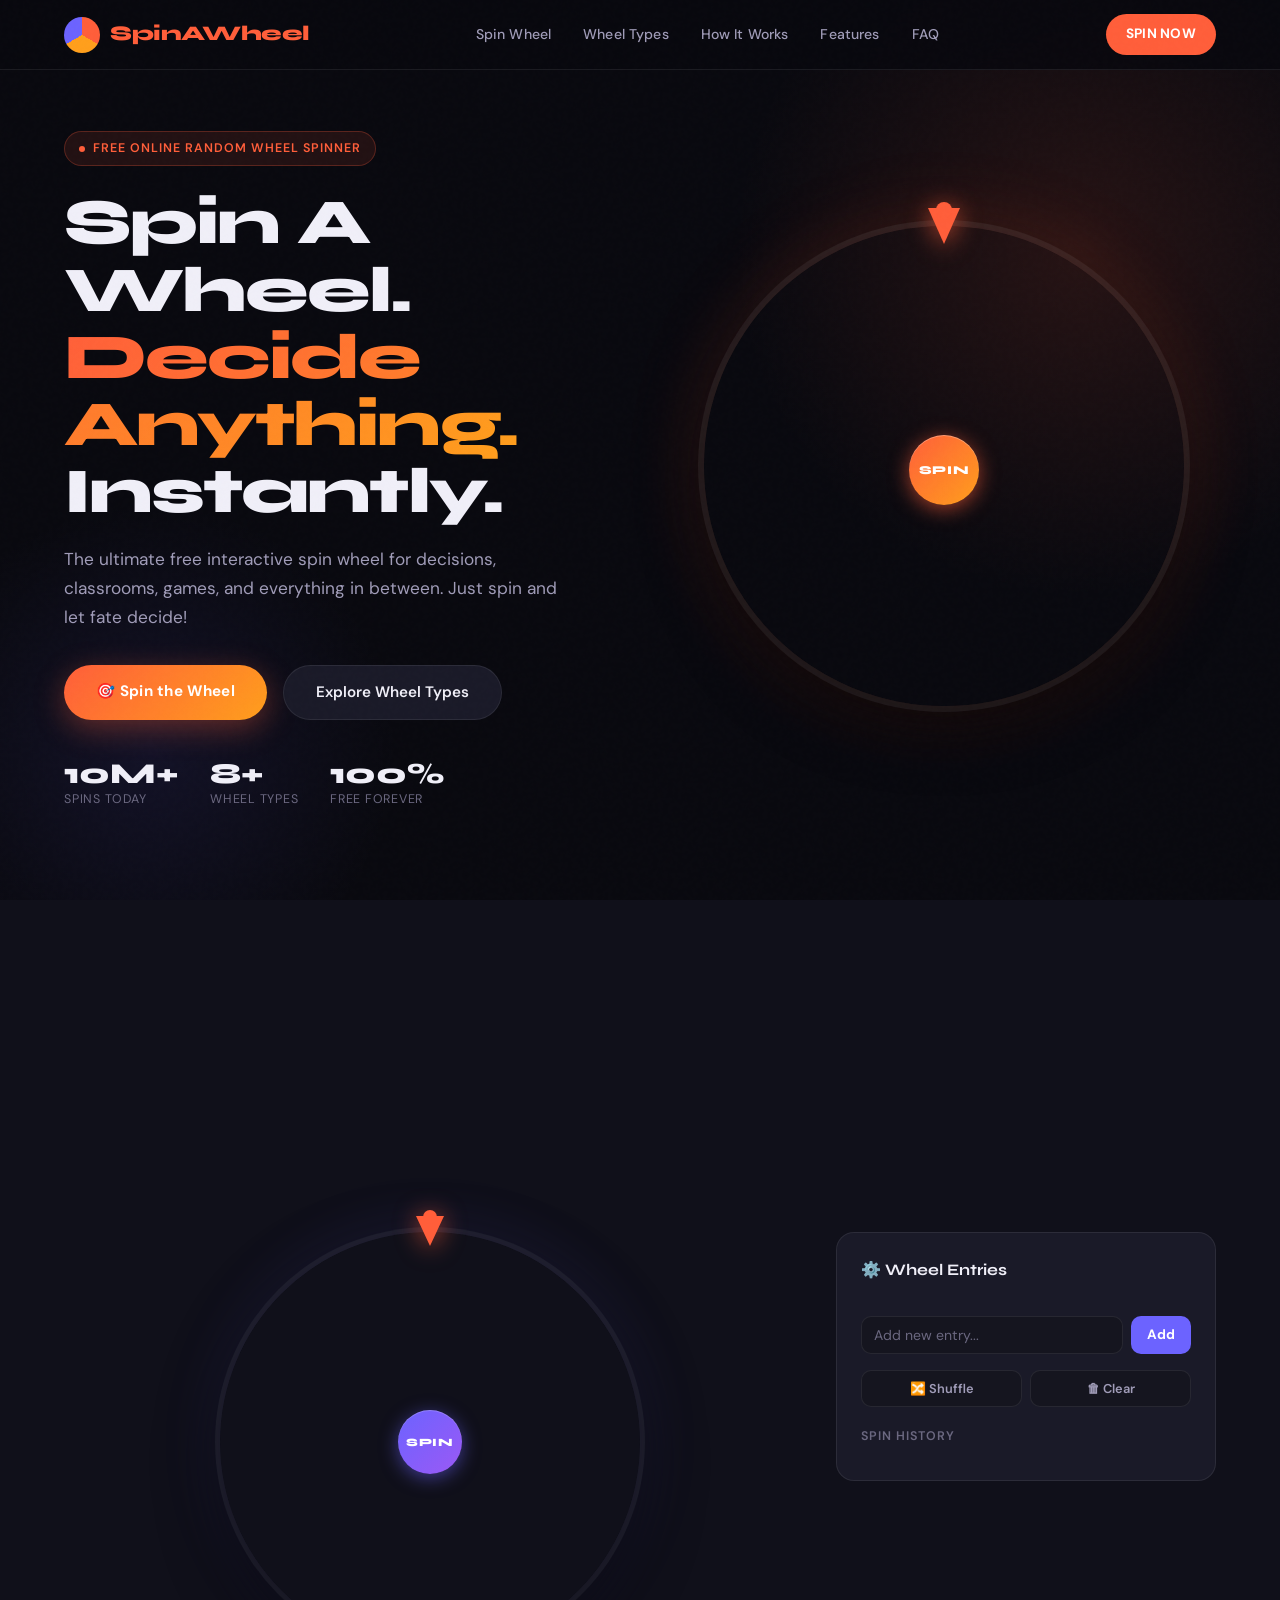
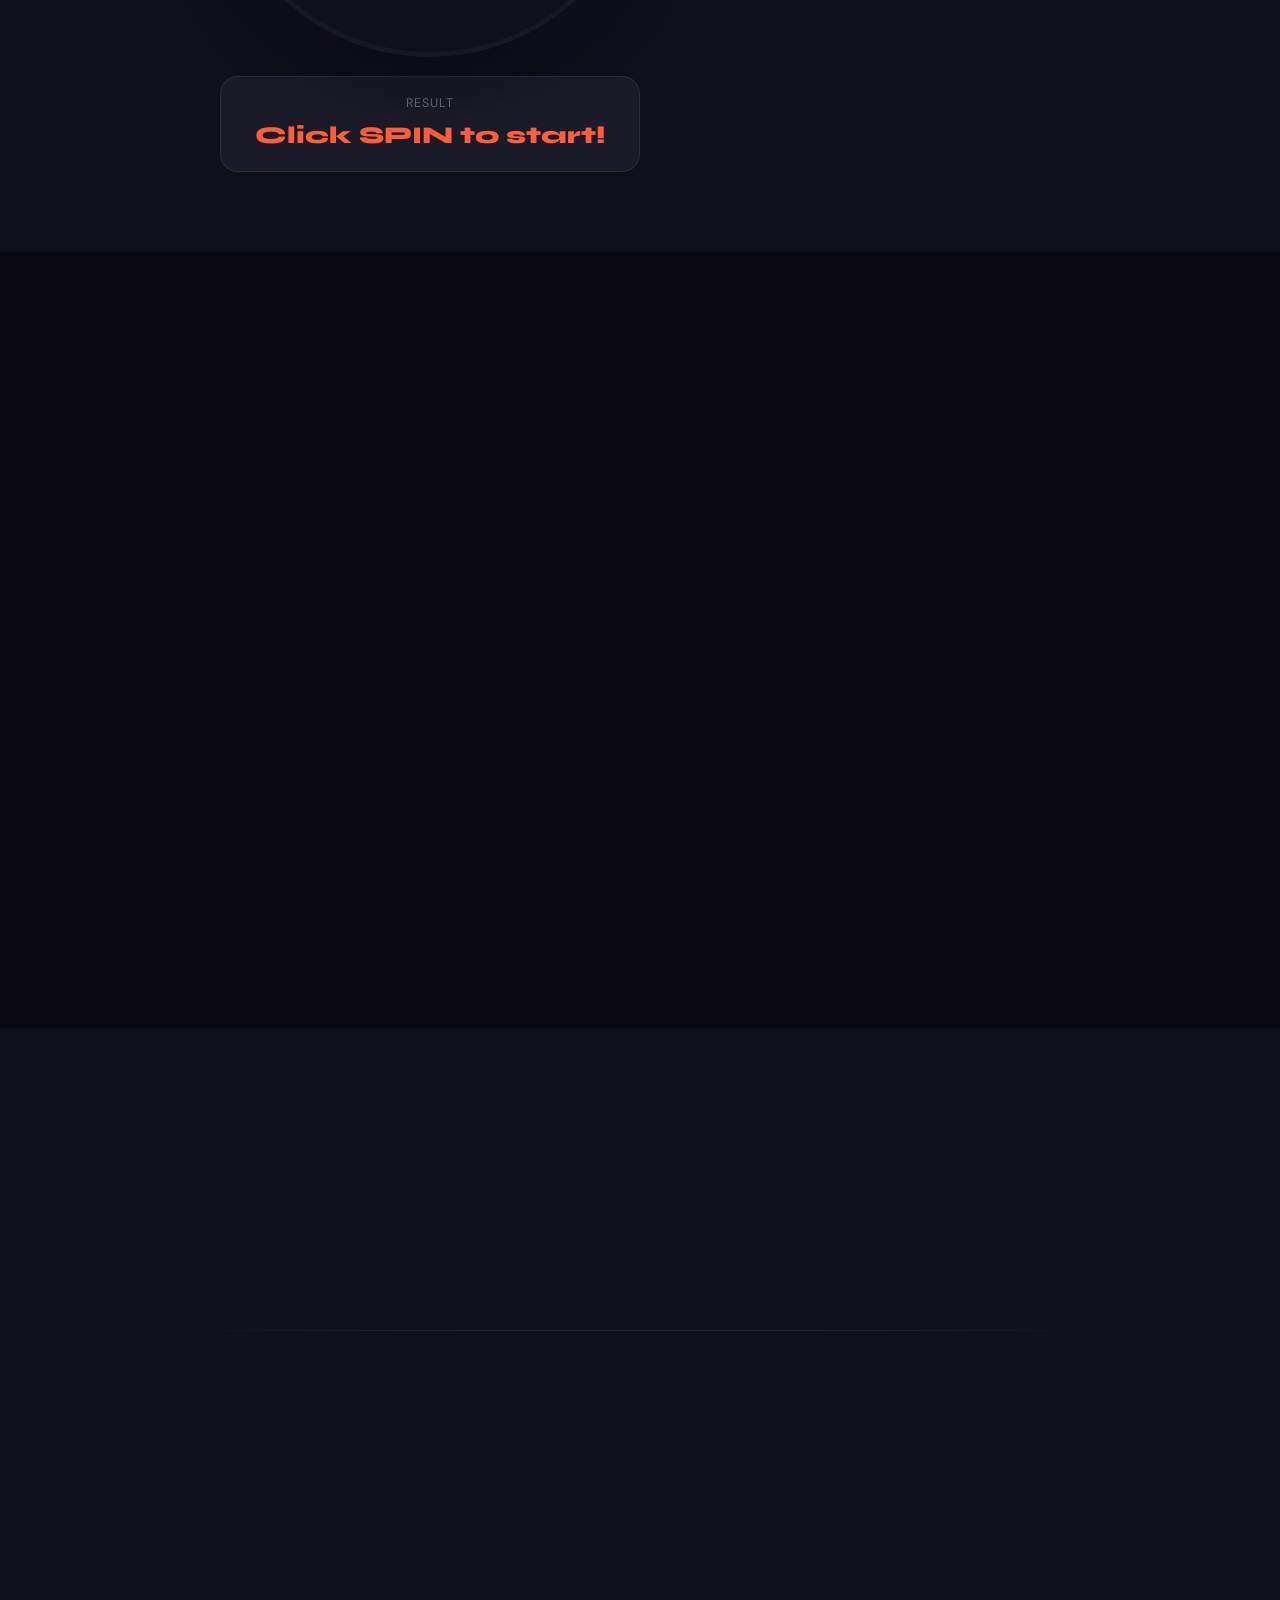
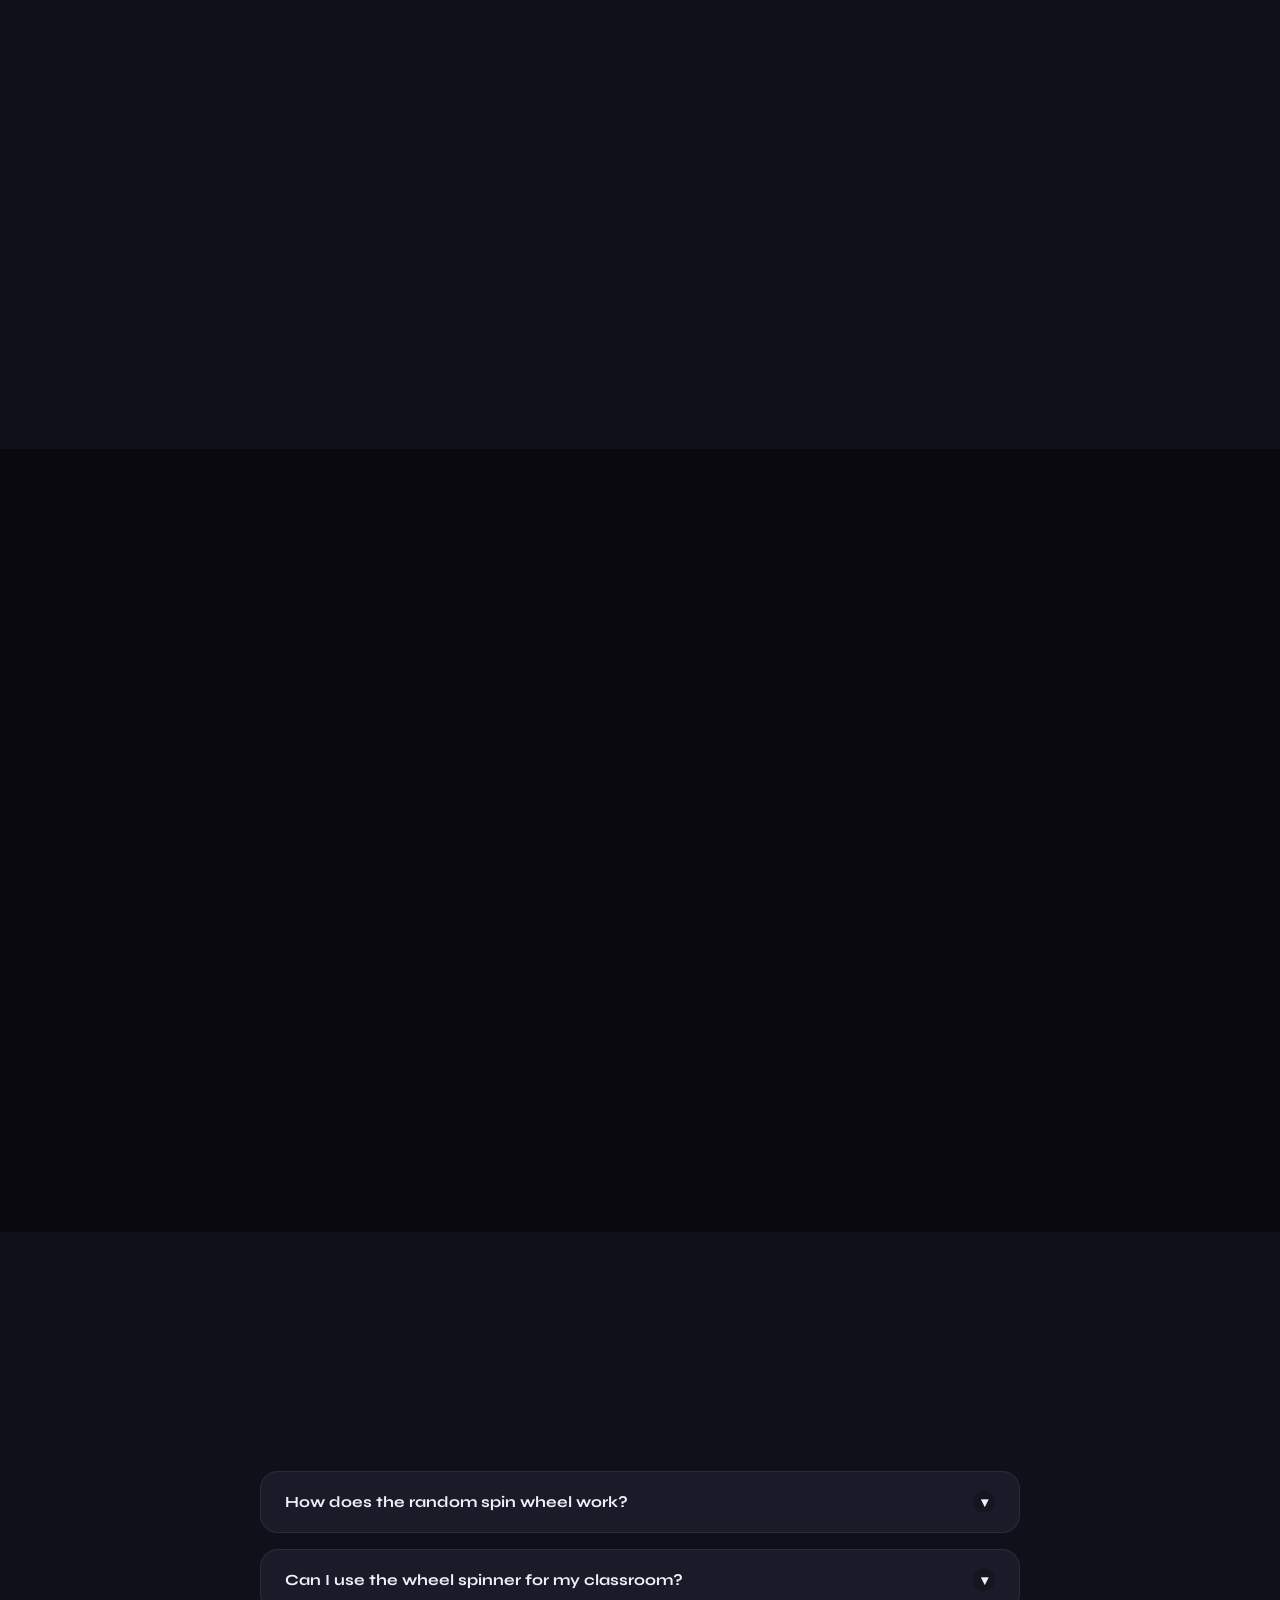
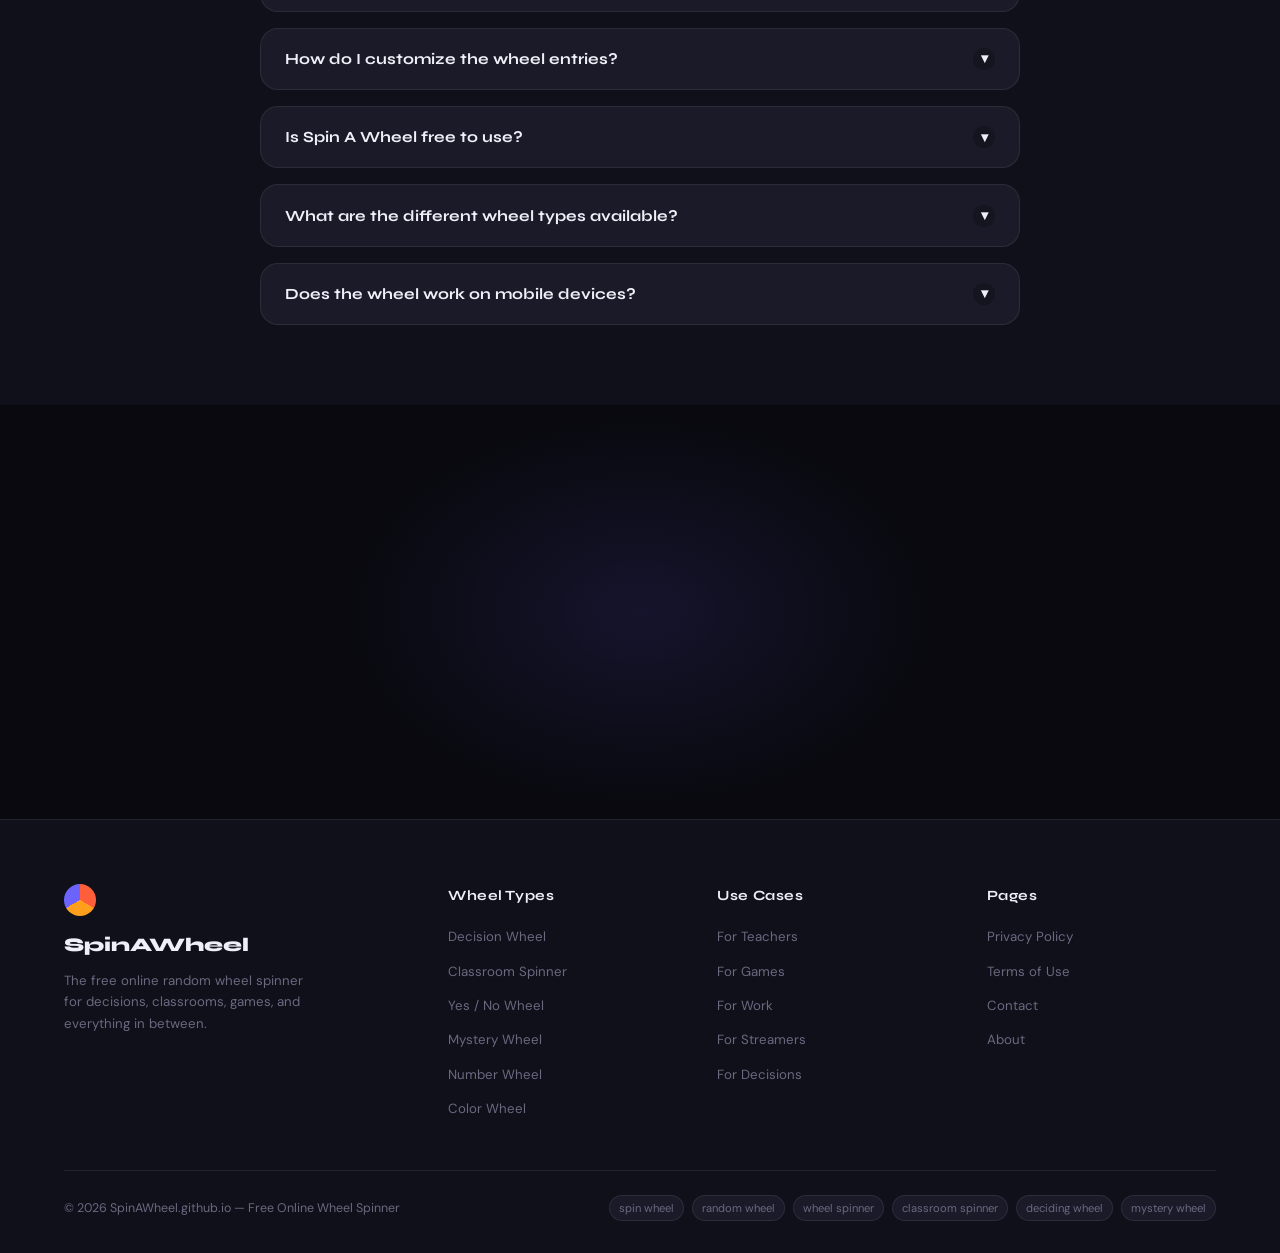
==== commit 8c36ad17: "Update index.html" ====
--- a/index.html
+++ b/index.html
@@ -1,6 +1,15 @@
 <!DOCTYPE html>
 <html lang="en">
 <head>
+  <!-- Google tag (gtag.js) -->
+<script async src="https://www.googletagmanager.com/gtag/js?id=G-ZPEH3GL405"></script>
+<script>
+  window.dataLayer = window.dataLayer || [];
+  function gtag(){dataLayer.push(arguments);}
+  gtag('js', new Date());
+
+  gtag('config', 'G-ZPEH3GL405');
+</script>
   <meta charset="UTF-8" />
   <meta name="viewport" content="width=device-width, initial-scale=1.0" />
   <title>Spin A Wheel – Free Online Random Wheel Spinner | SpinAWheel</title>
@@ -1443,101 +1452,24 @@
 </section>
 
 <!-- FOOTER (component) -->
+<!-- Footer placeholder -->
 <footer id="site-footer"></footer>
+
+<!-- Include the component scripts -->
+<script src="components/header.js"></script>
+<script src="components/footer.js"></script>
 
 <script>
 /* ============================================================
    HEADER COMPONENT
 ============================================================ */
-(function renderHeader() {
-  const navLinks = [
-    { href: '#wheel-app', label: 'Spin Wheel' },
-    { href: '#wheel-types', label: 'Wheel Types' },
-    { href: '#how-it-works', label: 'How It Works' },
-    { href: '#features', label: 'Features' },
-    { href: '#faq', label: 'FAQ' },
-  ];
-  const header = document.getElementById('site-header');
-  header.innerHTML = `
-    <a href="/" class="header-logo">
-      <div class="logo-icon"></div>
-      <span>Spin<span>A</span>Wheel</span>
-    </a>
-    <nav class="header-nav">
-      ${navLinks.map(l => `<a href="${l.href}">${l.label}</a>`).join('')}
-    </nav>
-    <a href="#wheel-app" class="header-cta">Spin Now</a>
-    <button class="hamburger" id="hamburger" onclick="toggleMobileNav()" aria-label="Menu">
-      <span></span><span></span><span></span>
-    </button>
-  `;
-  const mobileNav = document.getElementById('mobile-nav');
-  mobileNav.innerHTML = navLinks.map(l => `<a href="${l.href}" onclick="closeMobileNav()">${l.label}</a>`).join('') +
-    `<a href="#wheel-app" class="btn-primary" style="text-align:center" onclick="closeMobileNav()">Spin Now</a>`;
-
-  window.addEventListener('scroll', () => {
-    header.classList.toggle('scrolled', window.scrollY > 40);
-  });
-})();
-
-function toggleMobileNav() {
-  document.getElementById('mobile-nav').classList.toggle('open');
-}
-function closeMobileNav() {
-  document.getElementById('mobile-nav').classList.remove('open');
+
 }
 
 /* ============================================================
    FOOTER COMPONENT
 ============================================================ */
-(function renderFooter() {
-  document.getElementById('site-footer').innerHTML = `
-    <div class="footer-top">
-      <div class="footer-brand">
-        <div class="brand-logo-icon"></div>
-        <div class="brand-name">SpinAWheel</div>
-        <p>The free online random wheel spinner for decisions, classrooms, games, and everything in between.</p>
-      </div>
-      <div class="footer-col">
-        <h4>Wheel Types</h4>
-        <ul>
-          <li><a href="#wheel-app">Decision Wheel</a></li>
-          <li><a href="#wheel-app">Classroom Spinner</a></li>
-          <li><a href="#wheel-app">Yes / No Wheel</a></li>
-          <li><a href="#wheel-app">Mystery Wheel</a></li>
-          <li><a href="#wheel-app">Number Wheel</a></li>
-          <li><a href="#wheel-app">Color Wheel</a></li>
-        </ul>
-      </div>
-      <div class="footer-col">
-        <h4>Use Cases</h4>
-        <ul>
-          <li><a href="#use-cases">For Teachers</a></li>
-          <li><a href="#use-cases">For Games</a></li>
-          <li><a href="#use-cases">For Work</a></li>
-          <li><a href="#use-cases">For Streamers</a></li>
-          <li><a href="#use-cases">For Decisions</a></li>
-        </ul>
-      </div>
-      <div class="footer-col">
-        <h4>Info</h4>
-        <ul>
-          <li><a href="#how-it-works">How It Works</a></li>
-          <li><a href="#features">Features</a></li>
-          <li><a href="#faq">FAQ</a></li>
-          <li><a href="#about-wheel">About</a></li>
-        </ul>
-      </div>
-    </div>
-    <div class="footer-bottom">
-      <p>© ${new Date().getFullYear()} SpinAWheel.github.io — Free Online Wheel Spinner</p>
-      <div class="footer-keywords">
-        <span>spin wheel</span><span>random wheel</span><span>wheel spinner</span>
-        <span>classroom spinner</span><span>deciding wheel</span><span>mystery wheel</span>
-      </div>
-    </div>
-  `;
-})();
+
 
 /* ============================================================
    WHEEL DRAWING ENGINE
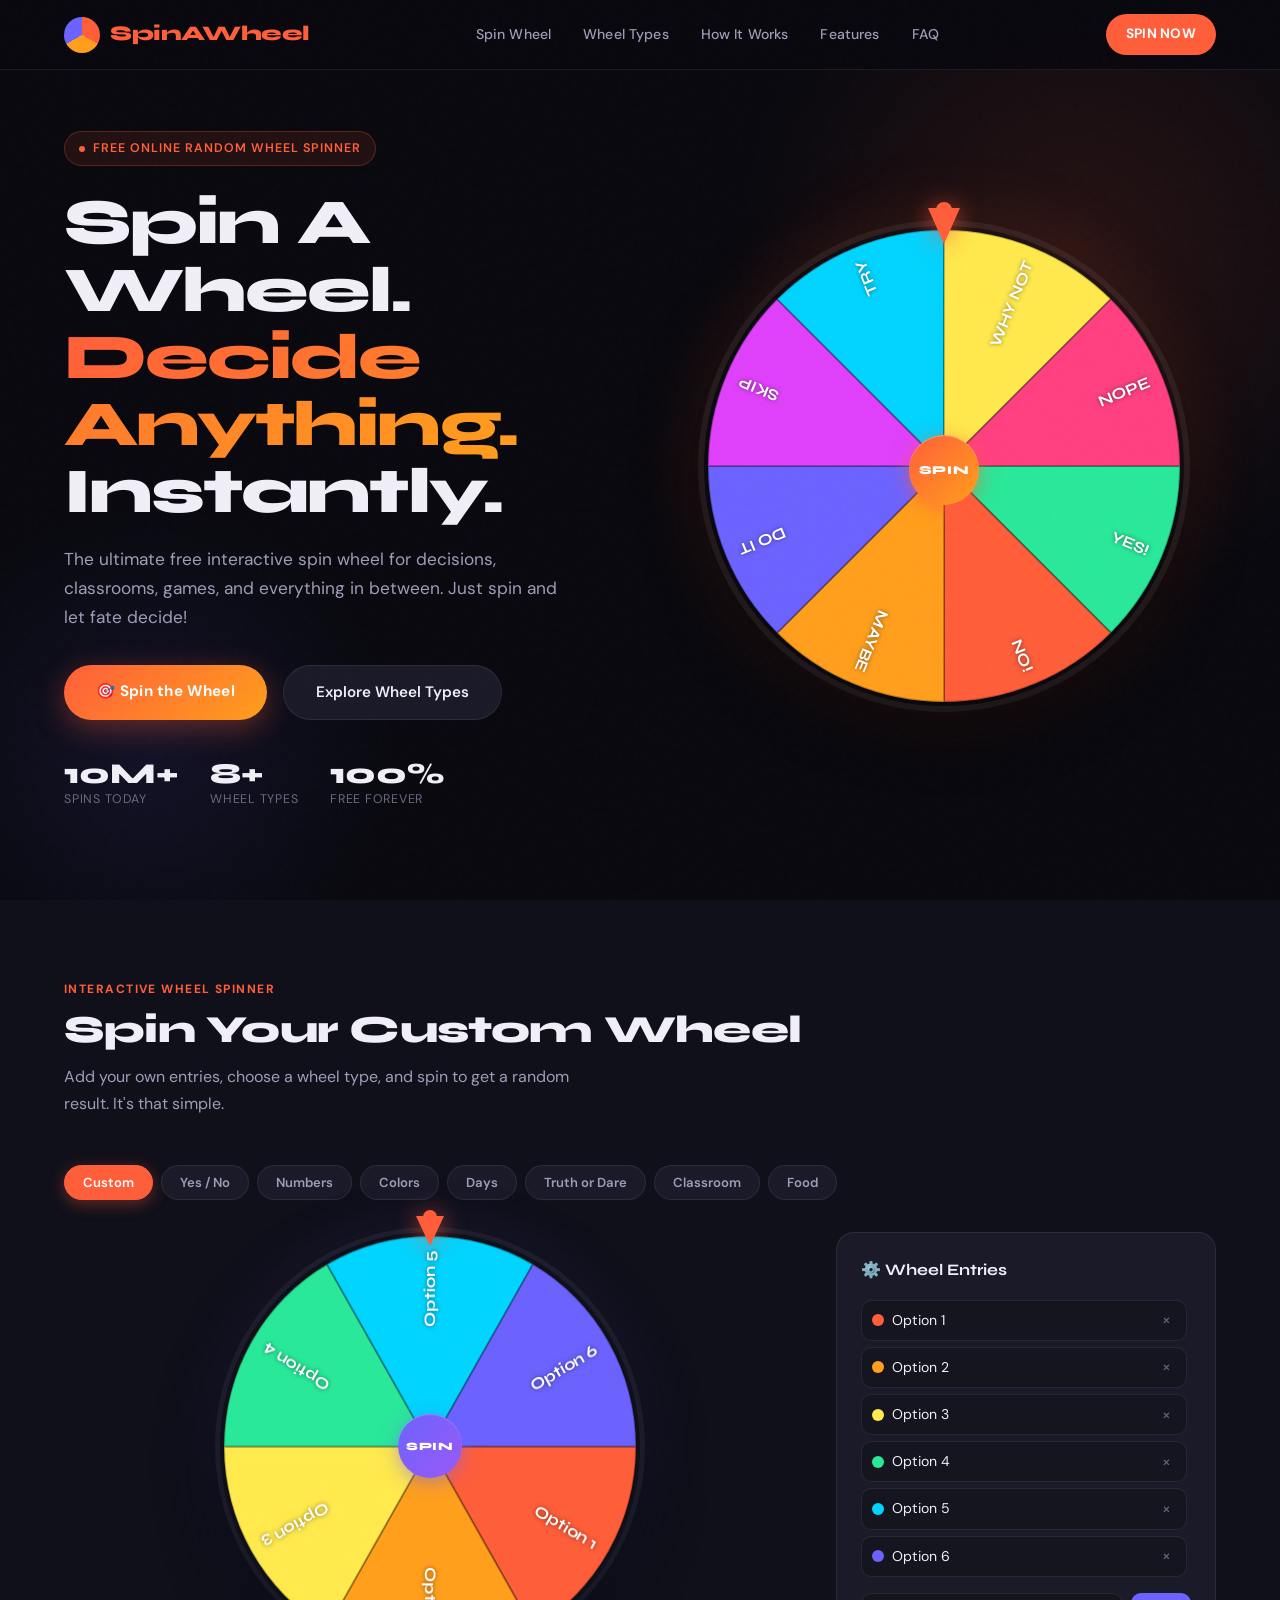
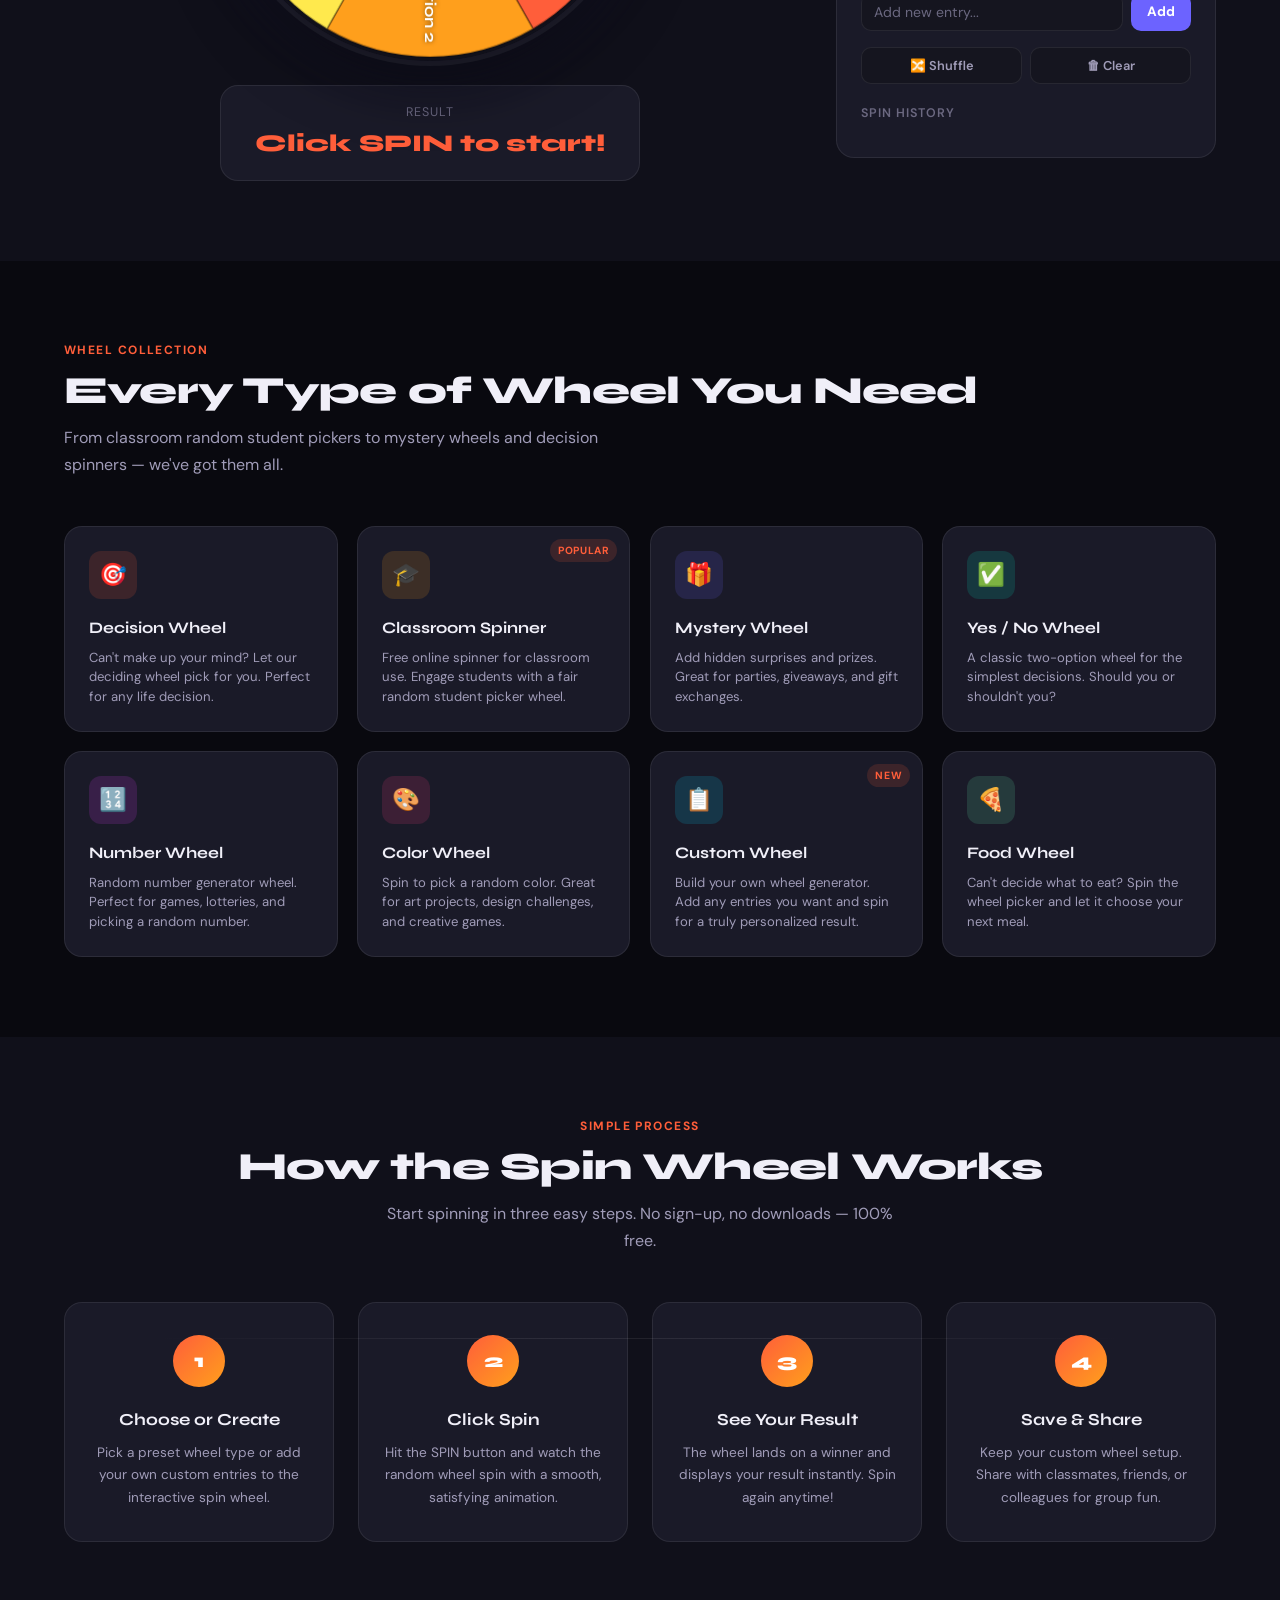
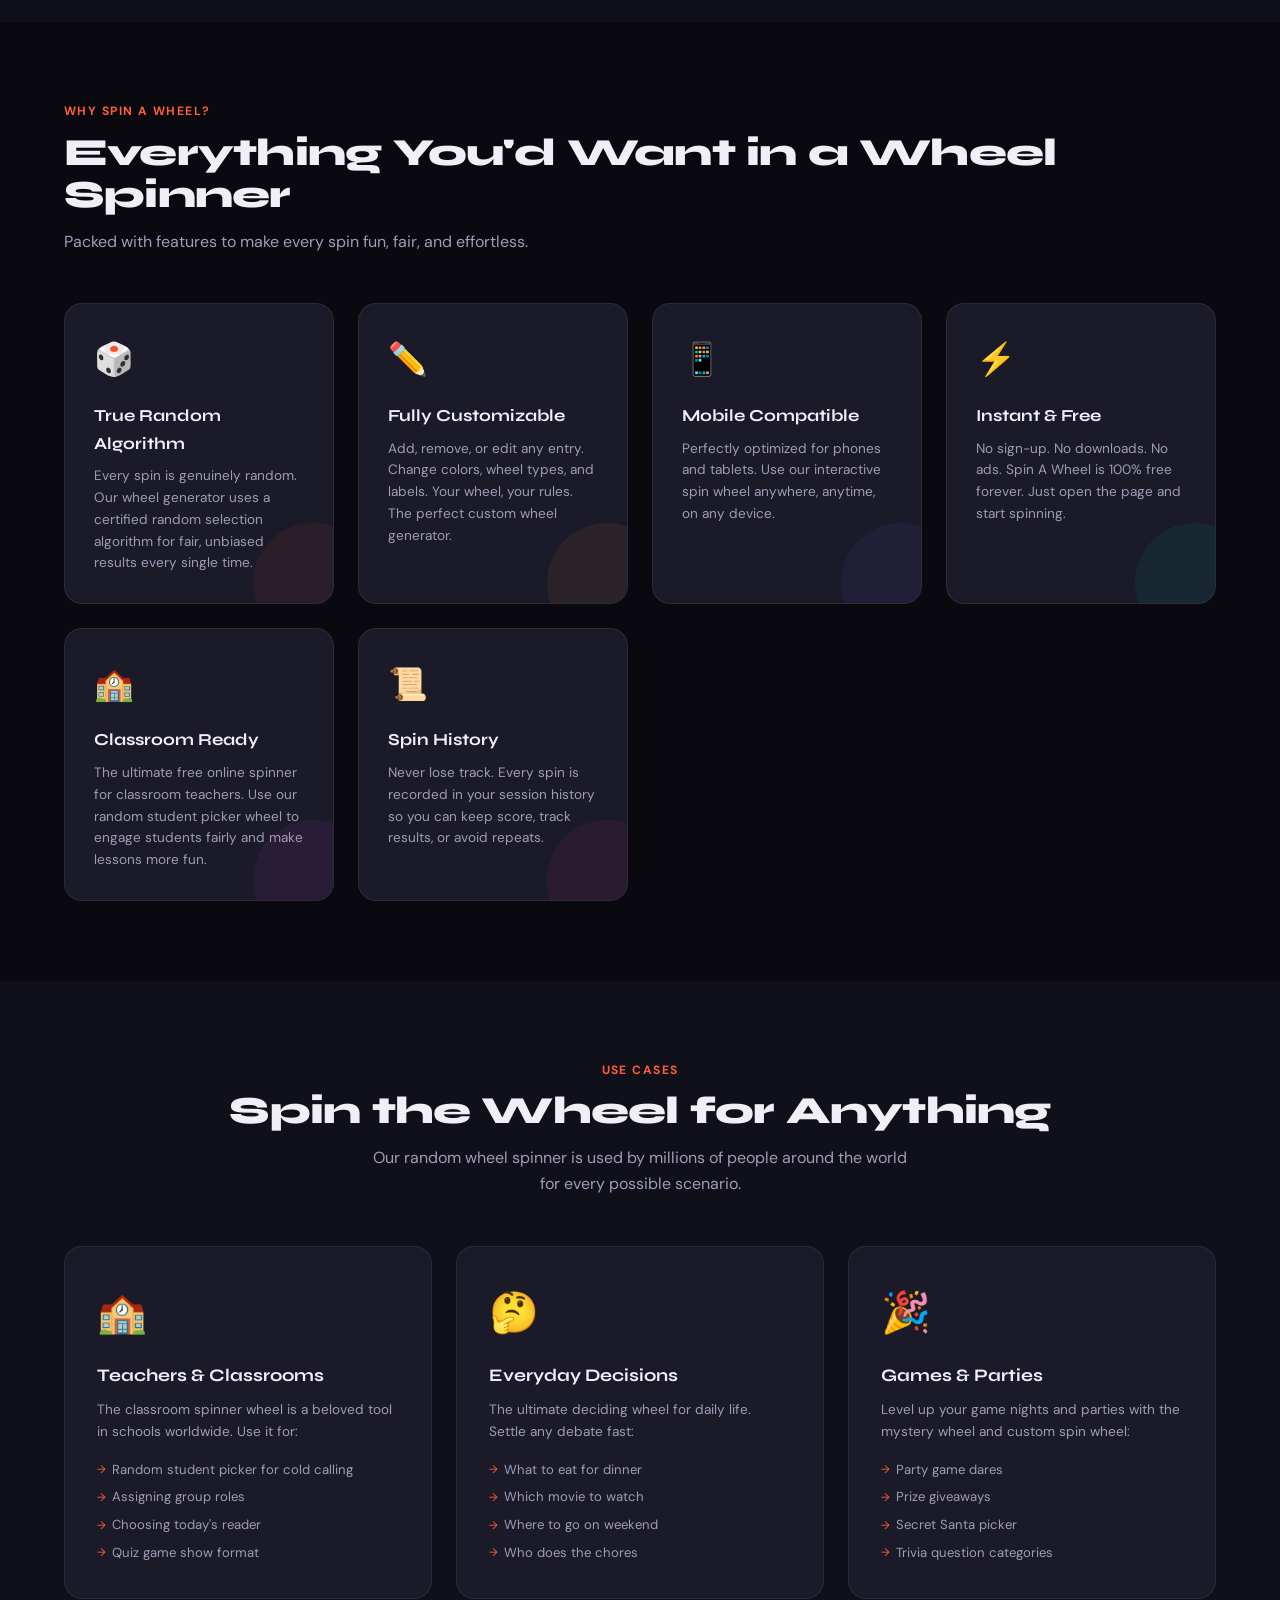
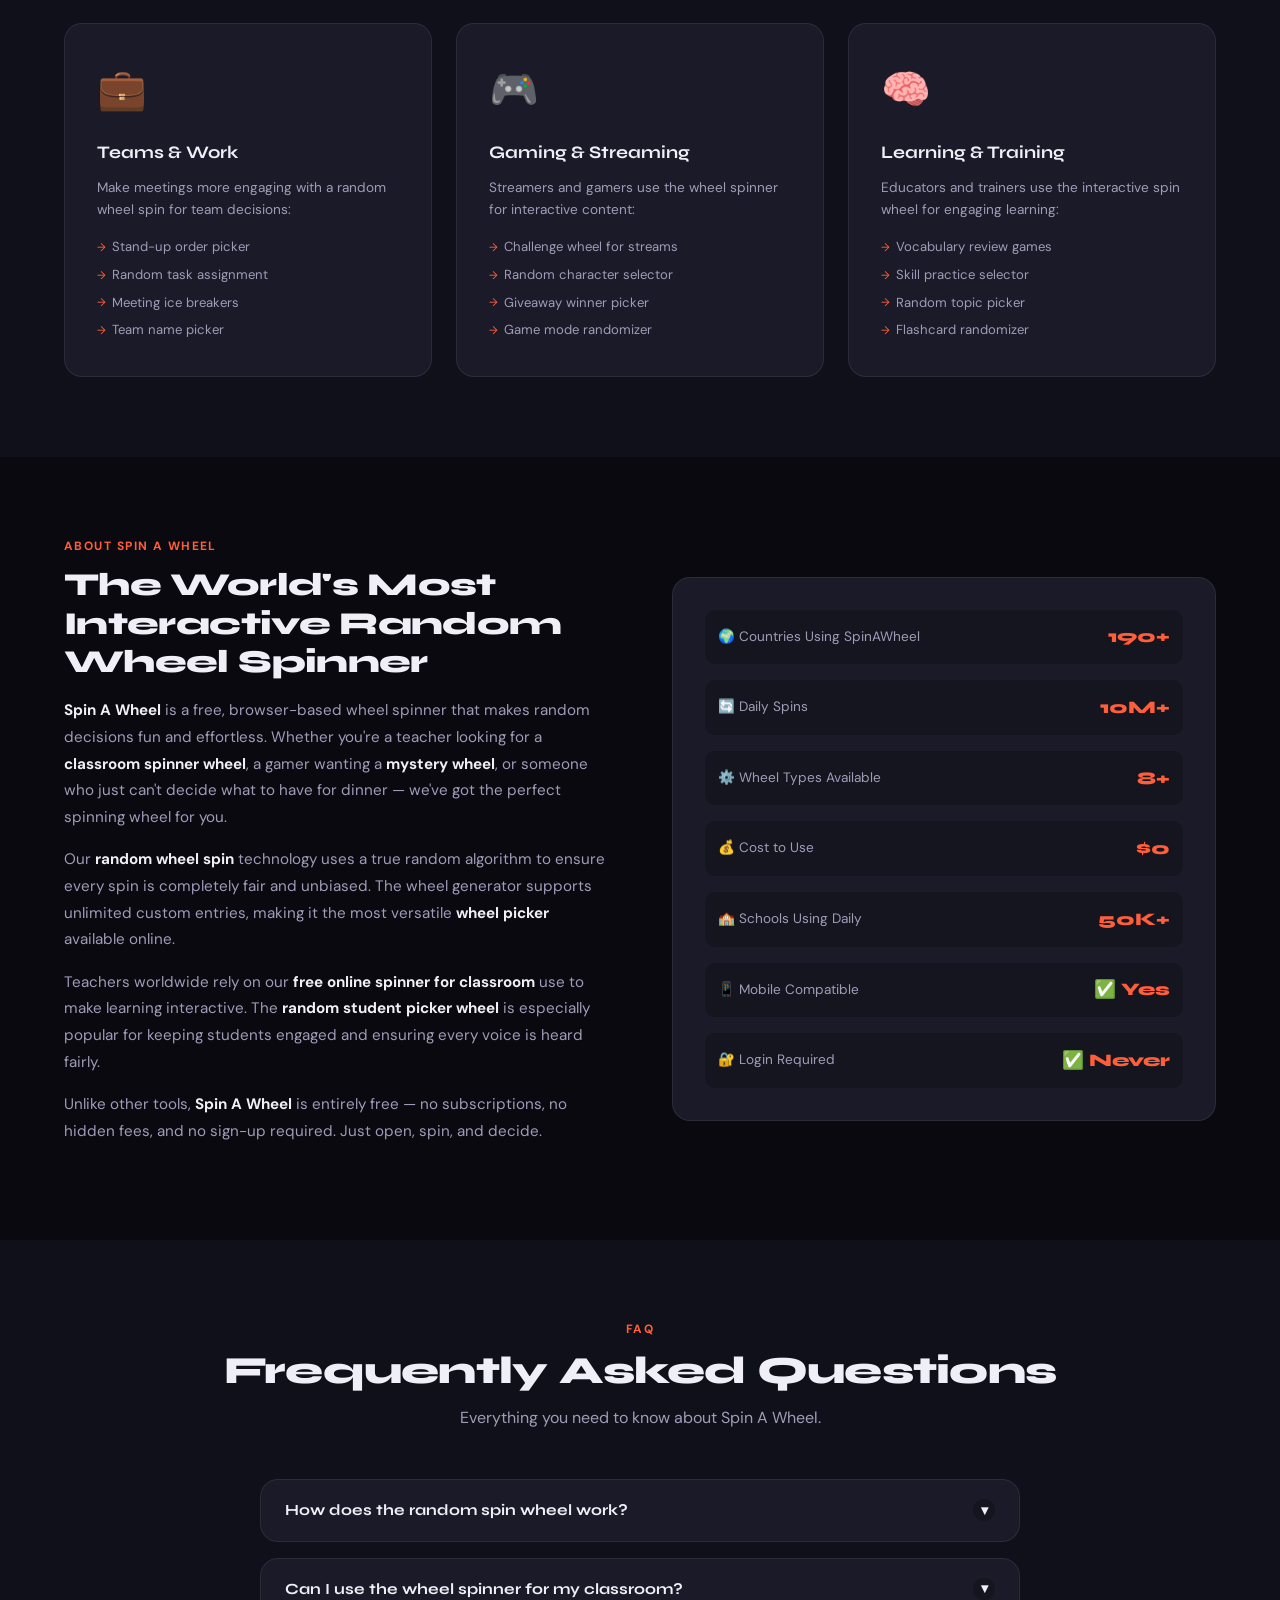
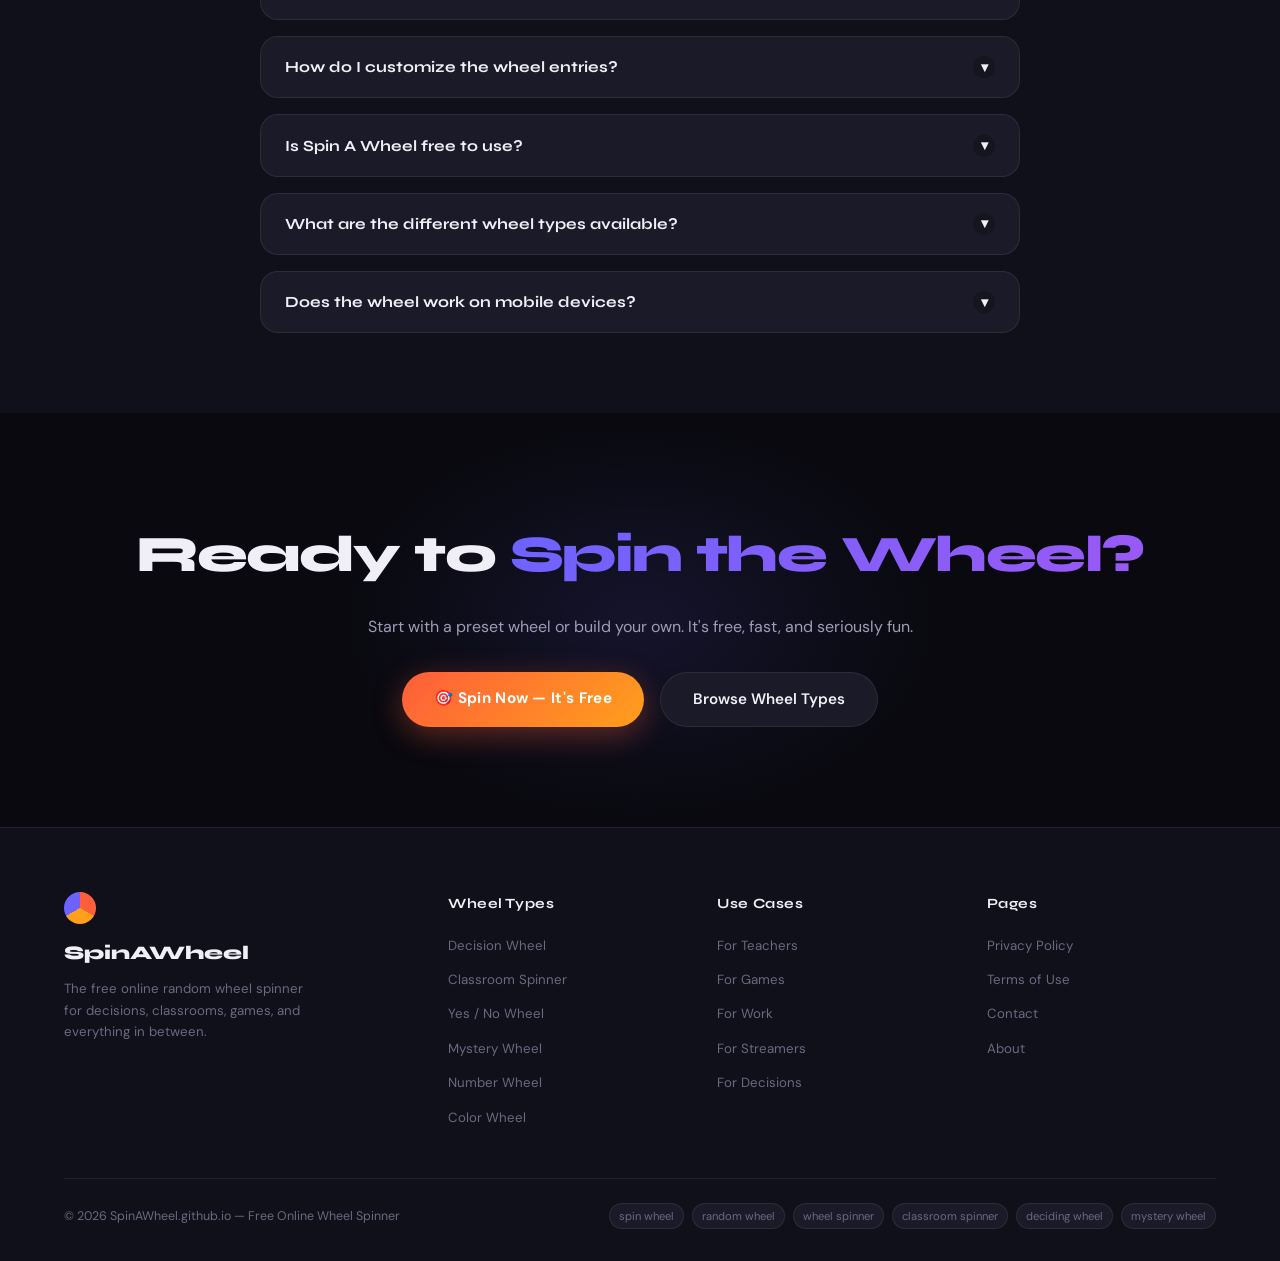
==== commit e66a478d: "Update index.html" ====
--- a/index.html
+++ b/index.html
@@ -17,6 +17,7 @@
   <meta name="keywords" content="spin wheel, random wheel, spin a wheel, wheel spin, spin the wheel, random wheel spin, wheel spinner, spinning wheel, deciding wheel, mystery wheel, wheel generator, wheel picker, classroom spinner wheel, random student picker wheel, free online spinner for classroom, interactive spin wheel" />
   <meta name="robots" content="index, follow" />
   <link rel="canonical" href="https://spinawheel.github.io/" />
+  <link rel="icon" type="image/png" sizes="32x32" href="/favicon.png">
 
   <!-- Open Graph -->
   <meta property="og:title" content="Spin A Wheel – Free Online Random Wheel Spinner" />
@@ -1464,7 +1465,7 @@
    HEADER COMPONENT
 ============================================================ */
 
-}
+
 
 /* ============================================================
    FOOTER COMPONENT
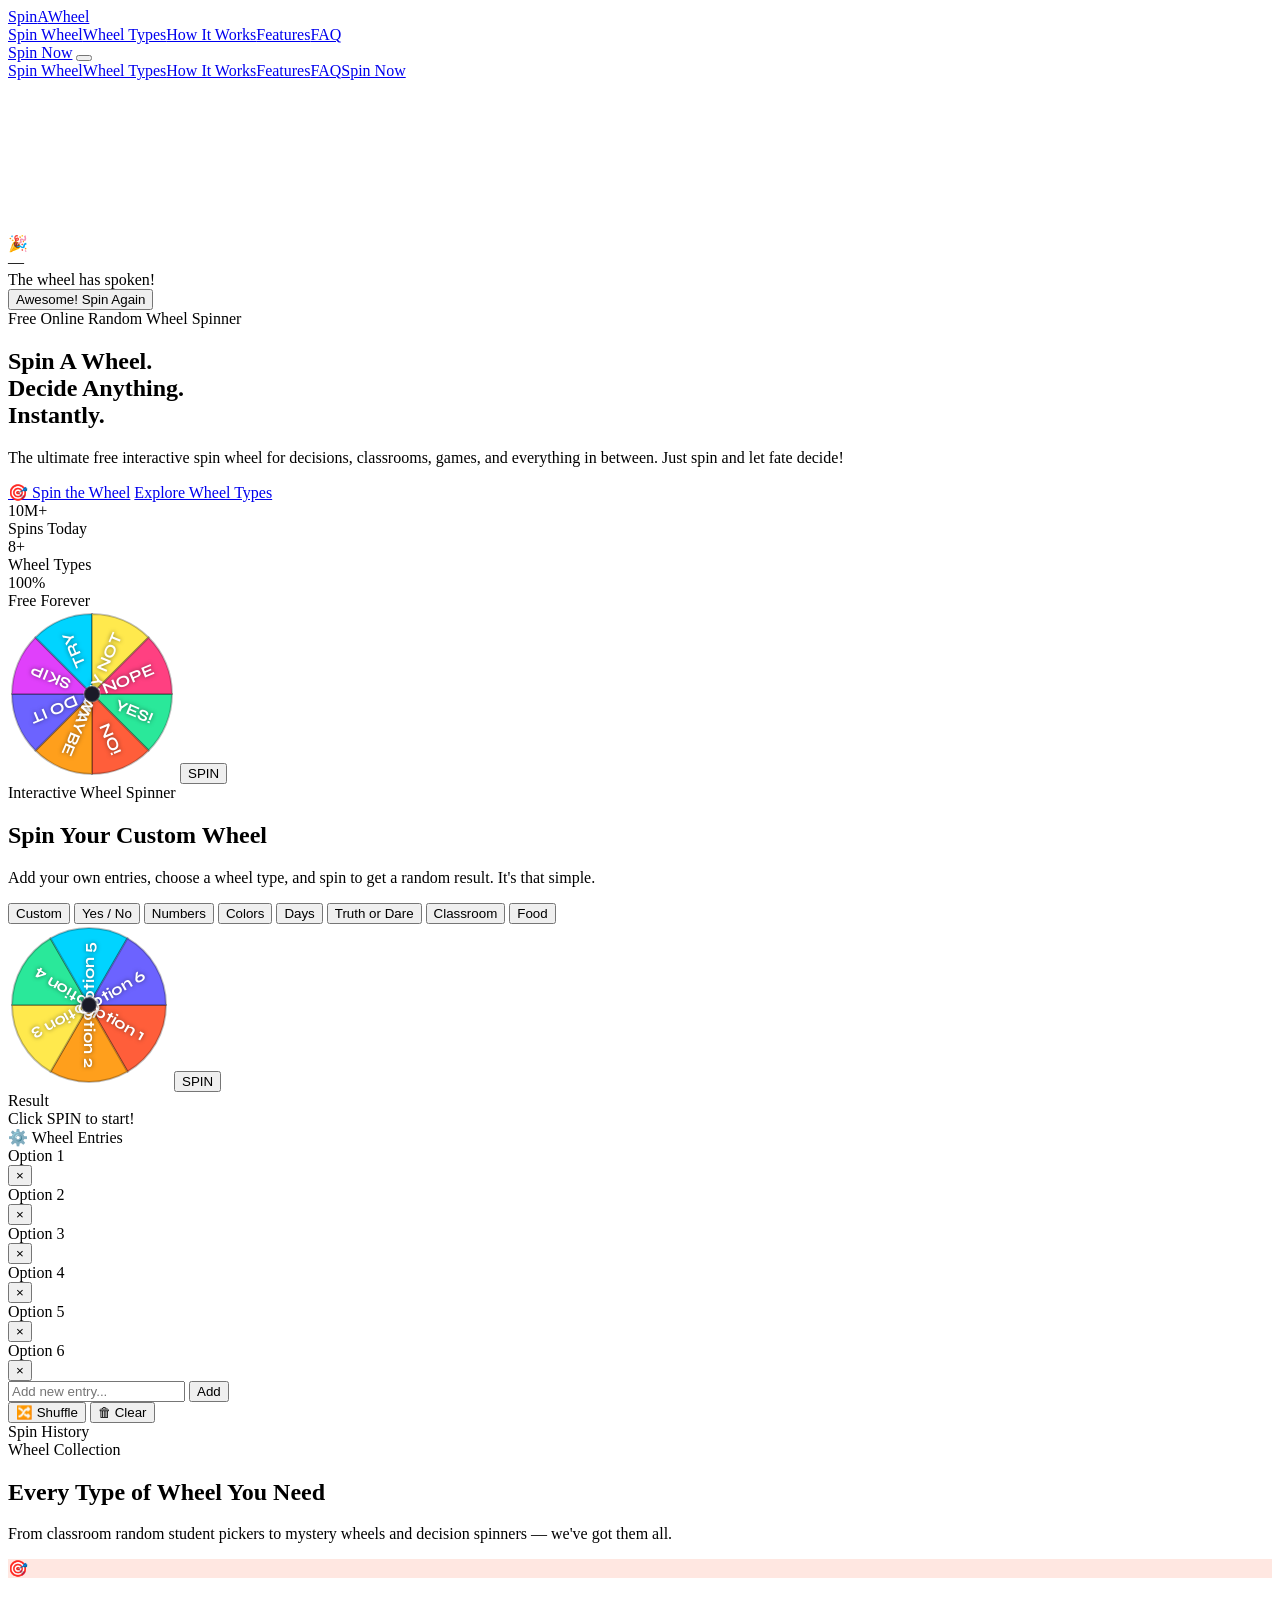
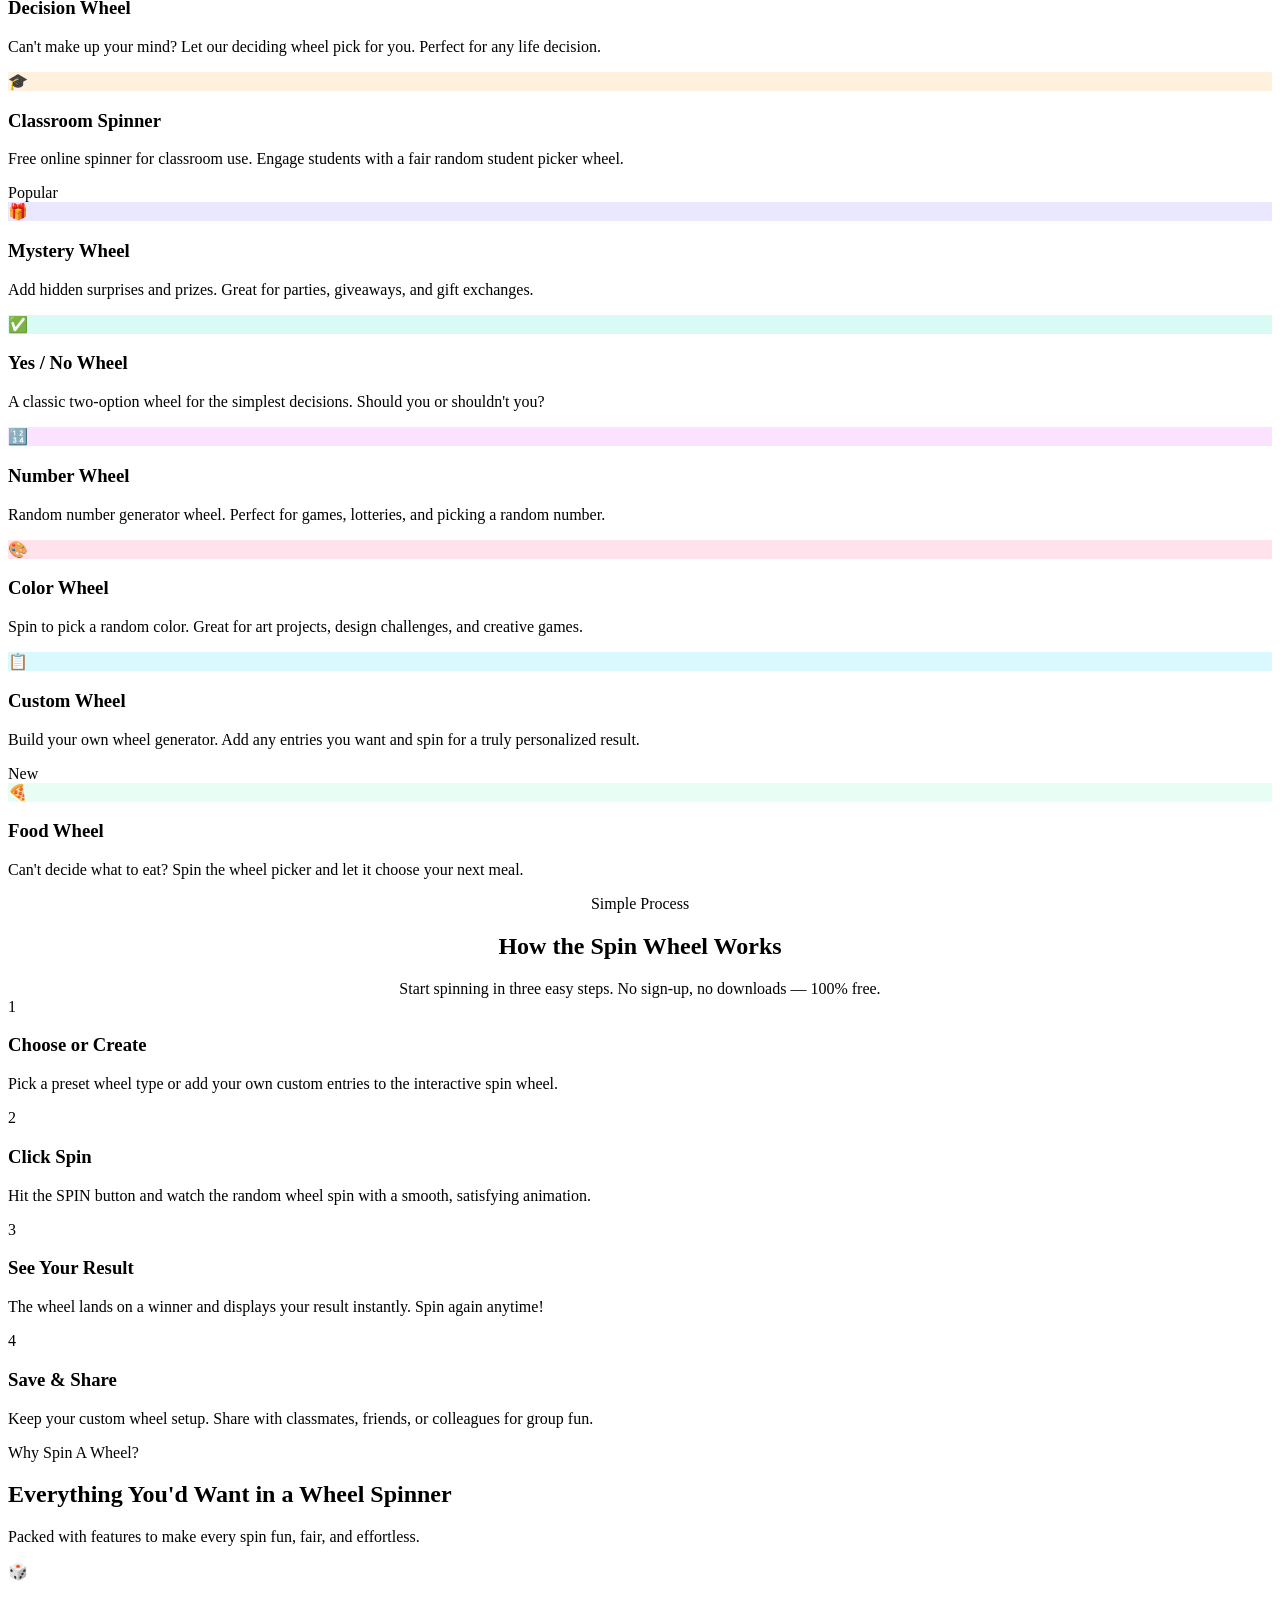
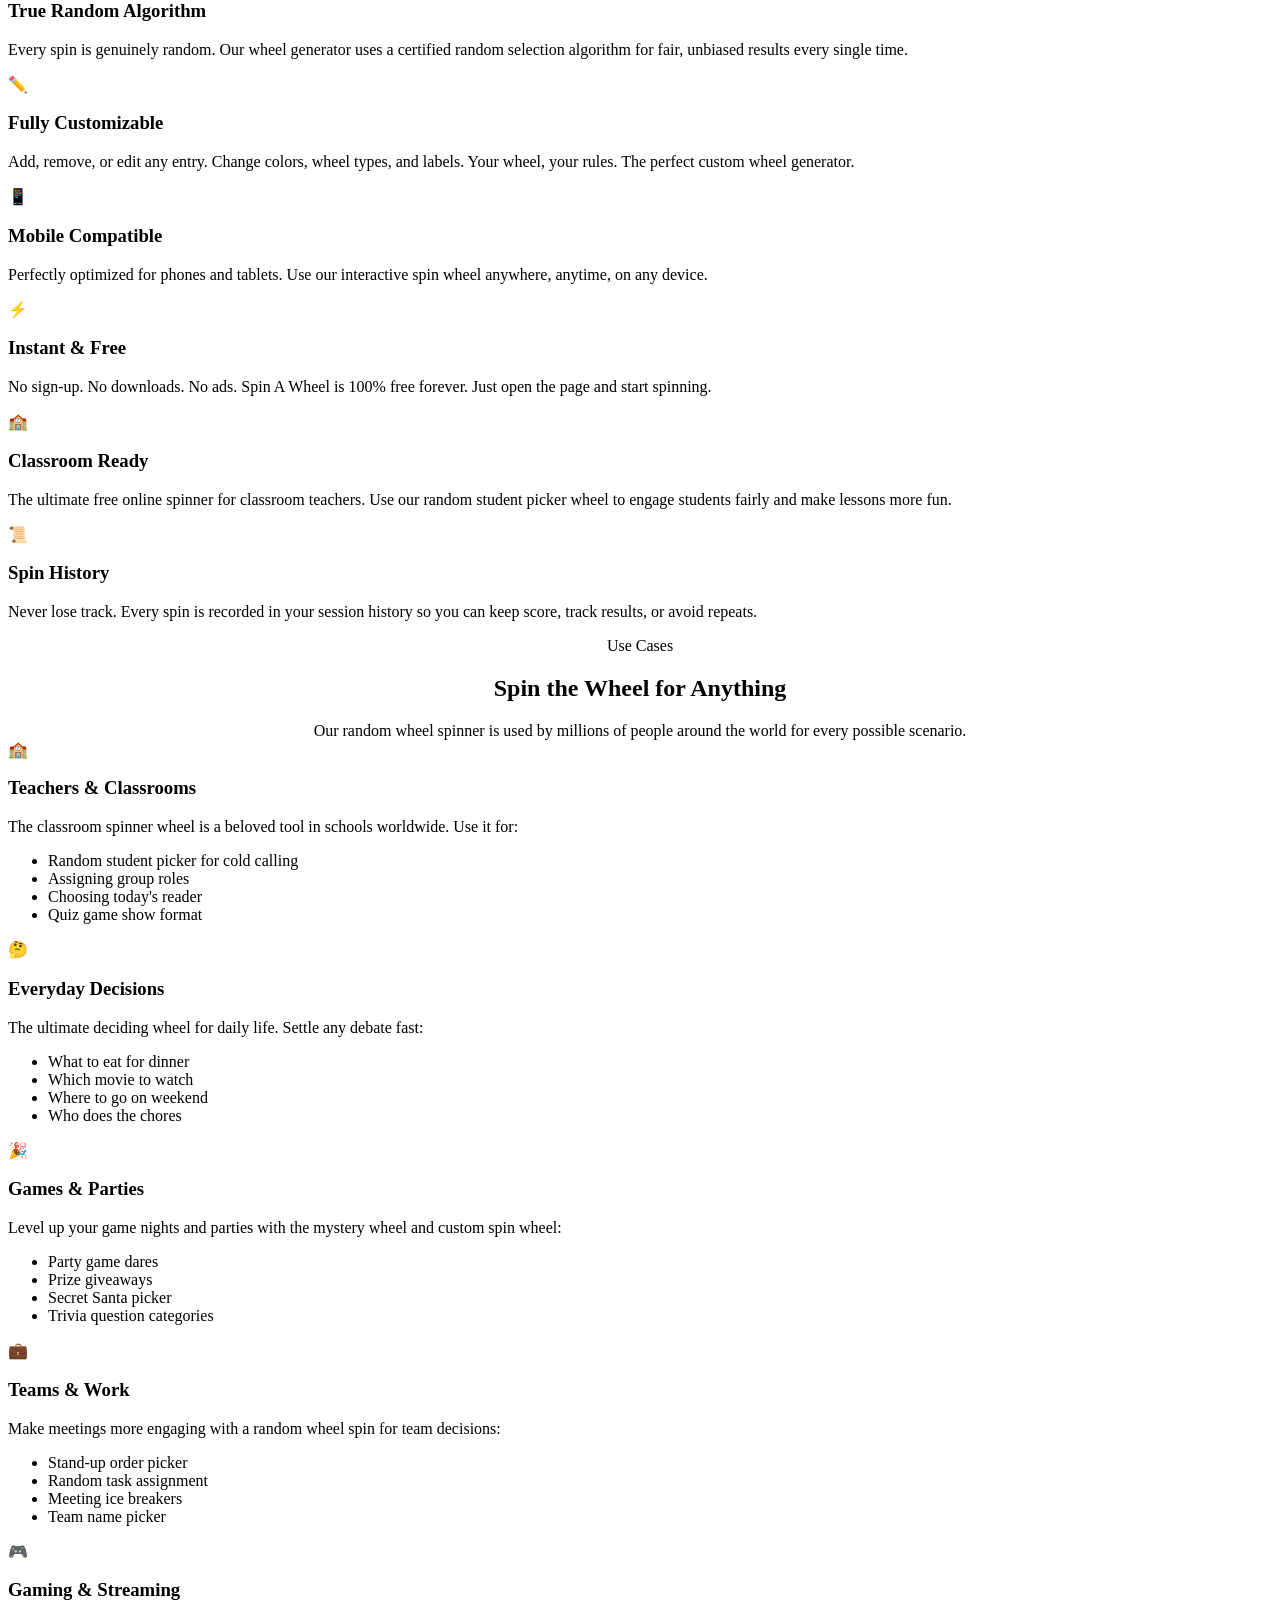
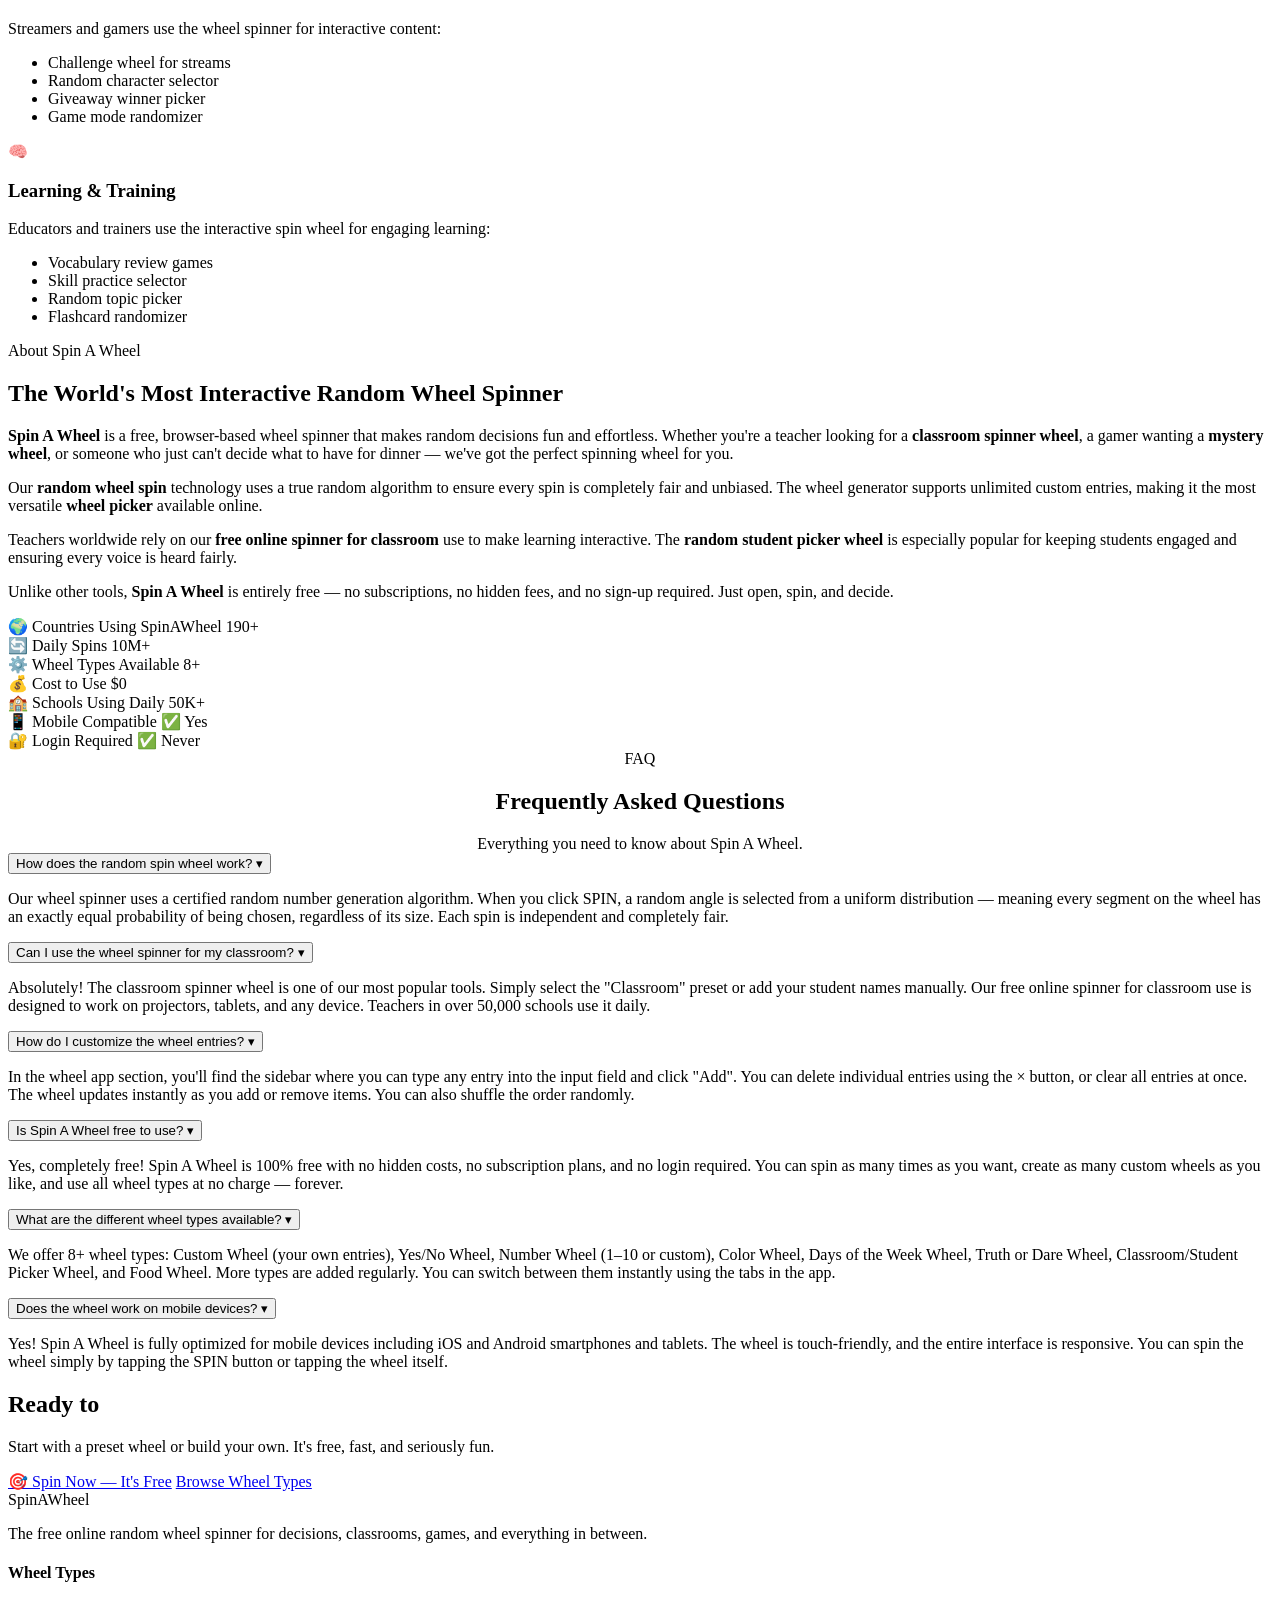
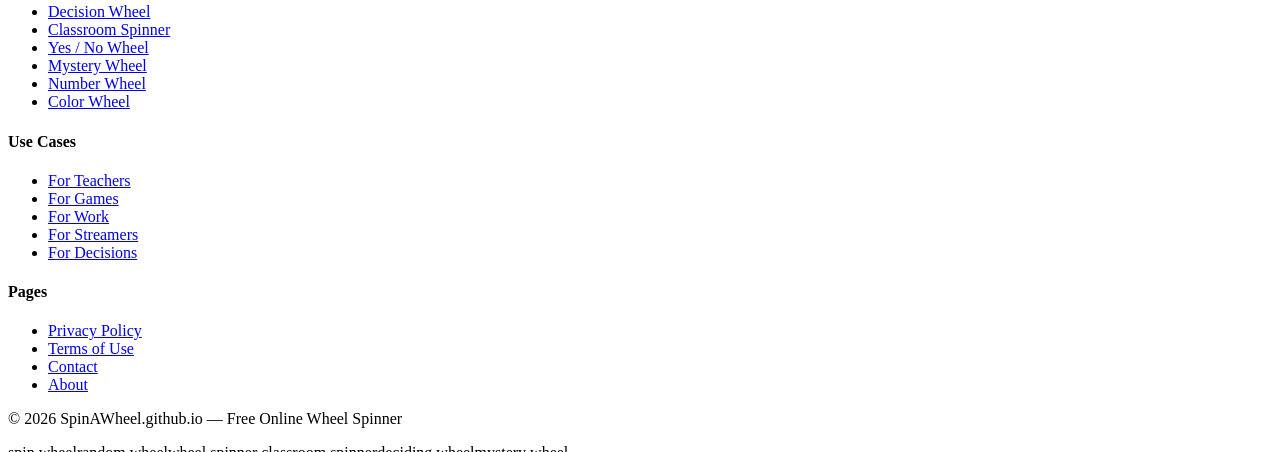
==== commit c4abbee5: "Update index.html" ====
--- a/index.html
+++ b/index.html
@@ -103,884 +103,7 @@
   <link rel="preconnect" href="https://fonts.googleapis.com" />
   <link rel="preconnect" href="https://fonts.gstatic.com" crossorigin />
   <link href="https://fonts.googleapis.com/css2?family=Syne:wght@400;600;700;800&family=DM+Sans:ital,wght@0,300;0,400;0,500;1,300&display=swap" rel="stylesheet" />
-
-  <style>
-    /* ============================================================
-       CSS VARIABLES & RESET
-    ============================================================ */
-    :root {
-      --bg: #09090f;
-      --bg2: #10101a;
-      --bg3: #15151f;
-      --surface: #1a1a28;
-      --border: rgba(255,255,255,0.08);
-      --accent: #ff5e3a;
-      --accent2: #ff9f1c;
-      --accent3: #6c63ff;
-      --teal: #00e5c3;
-      --text: #f0eff8;
-      --text2: #a09cb8;
-      --text3: #6b6880;
-      --radius: 18px;
-      --radius-sm: 10px;
-      --shadow: 0 20px 60px rgba(0,0,0,0.6);
-      --glow: 0 0 40px rgba(255,94,58,0.25);
-      --font-display: 'Syne', sans-serif;
-      --font-body: 'DM Sans', sans-serif;
-
-      /* Wheel segment colors */
-      --w1: #ff5e3a; --w2: #ff9f1c; --w3: #ffe94d;
-      --w4: #2ae89a; --w5: #00d4ff; --w6: #6c63ff;
-      --w7: #e040fb; --w8: #ff4081; --w9: #00bfa5;
-      --w10: #ffab40; --w11: #69f0ae; --w12: #40c4ff;
-    }
-
-    *, *::before, *::after { box-sizing: border-box; margin: 0; padding: 0; }
-    html { scroll-behavior: smooth; }
-    body {
-      background: var(--bg);
-      color: var(--text);
-      font-family: var(--font-body);
-      font-size: 16px;
-      line-height: 1.65;
-      overflow-x: hidden;
-    }
-    a { color: inherit; text-decoration: none; }
-    ul { list-style: none; }
-    button { cursor: pointer; font-family: var(--font-body); border: none; outline: none; }
-    input, textarea { font-family: var(--font-body); outline: none; border: none; }
-    img { max-width: 100%; display: block; }
-
-    /* ============================================================
-       SCROLLBAR
-    ============================================================ */
-    ::-webkit-scrollbar { width: 6px; }
-    ::-webkit-scrollbar-track { background: var(--bg2); }
-    ::-webkit-scrollbar-thumb { background: var(--accent); border-radius: 3px; }
-
-    /* ============================================================
-       NOISE OVERLAY
-    ============================================================ */
-    body::before {
-      content: '';
-      position: fixed; inset: 0;
-      background-image: url("data:image/svg+xml,%3Csvg viewBox='0 0 200 200' xmlns='http://www.w3.org/2000/svg'%3E%3Cfilter id='n'%3E%3CfeTurbulence type='fractalNoise' baseFrequency='0.9' numOctaves='4' stitchTiles='stitch'/%3E%3C/filter%3E%3Crect width='100%25' height='100%25' filter='url(%23n)' opacity='0.03'/%3E%3C/svg%3E");
-      pointer-events: none; z-index: 9999; opacity: 0.4;
-    }
-
-    /* ============================================================
-       HEADER COMPONENT
-    ============================================================ */
-    #site-header {
-      position: fixed; top: 0; left: 0; right: 0; z-index: 1000;
-      padding: 0 5%;
-      height: 70px;
-      display: flex; align-items: center; justify-content: space-between;
-      background: rgba(9,9,15,0.85);
-      backdrop-filter: blur(20px);
-      border-bottom: 1px solid var(--border);
-      transition: all 0.3s;
-    }
-    #site-header.scrolled {
-      height: 60px;
-      background: rgba(9,9,15,0.97);
-      box-shadow: 0 4px 30px rgba(0,0,0,0.5);
-    }
-    .header-logo {
-      display: flex; align-items: center; gap: 10px;
-      font-family: var(--font-display);
-      font-weight: 800; font-size: 1.3rem;
-      letter-spacing: -0.02em;
-    }
-    .header-logo .logo-icon {
-      width: 36px; height: 36px;
-      background: conic-gradient(var(--accent) 0deg 120deg, var(--accent2) 120deg 240deg, var(--accent3) 240deg 360deg);
-      border-radius: 50%;
-      animation: logoSpin 8s linear infinite;
-      flex-shrink: 0;
-    }
-    @keyframes logoSpin { to { transform: rotate(360deg); } }
-    .header-logo span { color: var(--accent); }
-    .header-nav { display: flex; align-items: center; gap: 2rem; }
-    .header-nav a {
-      font-size: 0.88rem; font-weight: 500; color: var(--text2);
-      transition: color 0.2s; letter-spacing: 0.01em;
-    }
-    .header-nav a:hover { color: var(--text); }
-    .header-cta {
-      background: var(--accent);
-      color: #fff; font-weight: 700; font-size: 0.85rem;
-      padding: 9px 20px; border-radius: 50px;
-      transition: all 0.2s; letter-spacing: 0.02em;
-      text-transform: uppercase;
-    }
-    .header-cta:hover { background: #ff7a5c; transform: translateY(-1px); box-shadow: 0 6px 20px rgba(255,94,58,0.4); }
-    .hamburger {
-      display: none; flex-direction: column; gap: 5px;
-      background: none; padding: 4px;
-    }
-    .hamburger span {
-      width: 24px; height: 2px;
-      background: var(--text); border-radius: 2px;
-      transition: all 0.3s;
-      display: block;
-    }
-    .mobile-nav {
-      display: none; position: fixed; top: 70px; left: 0; right: 0;
-      background: var(--bg2); border-bottom: 1px solid var(--border);
-      flex-direction: column; padding: 1.5rem 5%; gap: 1rem;
-      z-index: 999;
-    }
-    .mobile-nav.open { display: flex; }
-    .mobile-nav a { font-size: 1rem; color: var(--text2); padding: 0.4rem 0; }
-
-    @media (max-width: 768px) {
-      .header-nav, .header-cta { display: none; }
-      .hamburger { display: flex; }
-    }
-
-    /* ============================================================
-       HERO SECTION
-    ============================================================ */
-    #hero {
-      min-height: 100vh;
-      padding: 120px 5% 80px;
-      display: grid;
-      grid-template-columns: 1fr 1fr;
-      gap: 4rem;
-      align-items: center;
-      position: relative;
-      overflow: hidden;
-    }
-    .hero-bg-glow {
-      position: absolute;
-      width: 700px; height: 700px;
-      background: radial-gradient(circle, rgba(255,94,58,0.12) 0%, transparent 70%);
-      top: -100px; right: -150px;
-      pointer-events: none;
-    }
-    .hero-bg-glow2 {
-      position: absolute;
-      width: 500px; height: 500px;
-      background: radial-gradient(circle, rgba(108,99,255,0.1) 0%, transparent 70%);
-      bottom: -100px; left: -100px;
-      pointer-events: none;
-    }
-    .hero-left { position: relative; z-index: 1; }
-    .hero-badge {
-      display: inline-flex; align-items: center; gap: 8px;
-      background: rgba(255,94,58,0.1); border: 1px solid rgba(255,94,58,0.25);
-      color: var(--accent); font-size: 0.78rem; font-weight: 600;
-      padding: 6px 14px; border-radius: 50px;
-      margin-bottom: 1.5rem; letter-spacing: 0.08em; text-transform: uppercase;
-      animation: fadeUp 0.6s ease both;
-    }
-    .hero-badge::before {
-      content: ''; width: 6px; height: 6px; background: var(--accent);
-      border-radius: 50%; animation: pulse 1.5s infinite;
-    }
-    @keyframes pulse { 0%,100%{opacity:1;transform:scale(1)} 50%{opacity:0.5;transform:scale(1.3)} }
-    .hero-h1 {
-      font-family: var(--font-display);
-      font-size: clamp(2.8rem, 5vw, 4.5rem);
-      font-weight: 800; line-height: 1.05;
-      letter-spacing: -0.03em;
-      margin-bottom: 1.2rem;
-      animation: fadeUp 0.6s 0.1s ease both;
-    }
-    .hero-h1 .grad {
-      background: linear-gradient(135deg, var(--accent) 0%, var(--accent2) 100%);
-      -webkit-background-clip: text; -webkit-text-fill-color: transparent;
-      background-clip: text;
-    }
-    .hero-sub {
-      font-size: 1.08rem; color: var(--text2); line-height: 1.7;
-      max-width: 500px; margin-bottom: 2rem;
-      animation: fadeUp 0.6s 0.2s ease both;
-    }
-    .hero-actions {
-      display: flex; gap: 1rem; flex-wrap: wrap;
-      animation: fadeUp 0.6s 0.3s ease both;
-    }
-    .btn-primary {
-      background: linear-gradient(135deg, var(--accent), var(--accent2));
-      color: #fff; font-weight: 700; font-size: 0.95rem;
-      padding: 14px 32px; border-radius: 50px;
-      transition: all 0.25s; letter-spacing: 0.02em;
-      box-shadow: 0 8px 30px rgba(255,94,58,0.35);
-    }
-    .btn-primary:hover { transform: translateY(-2px); box-shadow: 0 12px 40px rgba(255,94,58,0.5); }
-    .btn-secondary {
-      background: var(--surface); color: var(--text);
-      font-weight: 600; font-size: 0.95rem;
-      padding: 14px 32px; border-radius: 50px;
-      border: 1px solid var(--border);
-      transition: all 0.25s;
-    }
-    .btn-secondary:hover { border-color: rgba(255,255,255,0.2); background: var(--bg3); }
-    .hero-stats {
-      display: flex; gap: 2rem; margin-top: 2.5rem; flex-wrap: wrap;
-      animation: fadeUp 0.6s 0.4s ease both;
-    }
-    .hero-stat { }
-    .hero-stat .num {
-      font-family: var(--font-display);
-      font-size: 1.8rem; font-weight: 800; color: var(--text);
-      line-height: 1;
-    }
-    .hero-stat .lbl { font-size: 0.78rem; color: var(--text3); text-transform: uppercase; letter-spacing: 0.06em; }
-
-    /* Hero Wheel Container */
-    .hero-right {
-      display: flex; justify-content: center; align-items: center;
-      position: relative; z-index: 1;
-      animation: fadeUp 0.8s 0.2s ease both;
-    }
-    .wheel-wrapper {
-      position: relative;
-      width: min(480px, 90vw);
-      aspect-ratio: 1;
-    }
-    .wheel-pointer {
-      position: absolute;
-      top: -18px; left: 50%;
-      transform: translateX(-50%);
-      width: 0; height: 0;
-      border-left: 16px solid transparent;
-      border-right: 16px solid transparent;
-      border-top: 36px solid var(--accent);
-      filter: drop-shadow(0 4px 12px rgba(255,94,58,0.7));
-      z-index: 10;
-    }
-    .wheel-pointer::after {
-      content: '';
-      position: absolute;
-      top: -42px; left: -8px;
-      width: 16px; height: 16px;
-      background: var(--accent);
-      border-radius: 50%;
-    }
-    #mainCanvas {
-      width: 100%; height: 100%;
-      border-radius: 50%;
-      box-shadow: 0 0 0 6px rgba(255,255,255,0.06), var(--shadow), 0 0 80px rgba(255,94,58,0.2);
-      cursor: pointer;
-    }
-    .spin-center-btn {
-      position: absolute; top: 50%; left: 50%;
-      transform: translate(-50%,-50%);
-      width: 70px; height: 70px; border-radius: 50%;
-      background: linear-gradient(135deg, var(--accent), var(--accent2));
-      color: #fff; font-family: var(--font-display);
-      font-weight: 800; font-size: 0.75rem; letter-spacing: 0.05em;
-      text-transform: uppercase;
-      box-shadow: 0 4px 20px rgba(255,94,58,0.6), inset 0 1px 0 rgba(255,255,255,0.3);
-      z-index: 10; transition: transform 0.2s, box-shadow 0.2s;
-    }
-    .spin-center-btn:hover { transform: translate(-50%,-50%) scale(1.08); box-shadow: 0 8px 30px rgba(255,94,58,0.7); }
-    .spin-center-btn:active { transform: translate(-50%,-50%) scale(0.96); }
-    .spin-center-btn.spinning { pointer-events: none; }
-
-    @keyframes fadeUp { from { opacity:0; transform:translateY(24px); } to { opacity:1; transform:translateY(0); } }
-    @media (max-width: 900px) {
-      #hero { grid-template-columns: 1fr; padding-top: 100px; }
-      .hero-right { order: -1; }
-      .wheel-wrapper { width: min(320px, 85vw); }
-    }
-
-    /* ============================================================
-       WHEEL APP SECTION
-    ============================================================ */
-    #wheel-app {
-      padding: 80px 5%;
-      background: var(--bg2);
-      position: relative;
-    }
-    .section-label {
-      font-size: 0.75rem; font-weight: 700; letter-spacing: 0.12em;
-      text-transform: uppercase; color: var(--accent);
-      margin-bottom: 0.6rem;
-    }
-    .section-title {
-      font-family: var(--font-display);
-      font-size: clamp(1.8rem, 3vw, 2.8rem);
-      font-weight: 800; letter-spacing: -0.02em; line-height: 1.1;
-      margin-bottom: 0.8rem;
-    }
-    .section-sub { color: var(--text2); font-size: 1rem; max-width: 540px; }
-    .section-header { margin-bottom: 3rem; }
-
-    .app-layout {
-      display: grid;
-      grid-template-columns: 1fr 380px;
-      gap: 2.5rem;
-      align-items: start;
-    }
-
-    /* Type Tabs */
-    .wheel-type-tabs {
-      display: flex; gap: 0.5rem; flex-wrap: wrap;
-      margin-bottom: 2rem;
-    }
-    .type-tab {
-      padding: 8px 18px; border-radius: 50px;
-      font-size: 0.82rem; font-weight: 600;
-      background: var(--surface); color: var(--text2);
-      border: 1px solid var(--border);
-      transition: all 0.2s; cursor: pointer;
-    }
-    .type-tab.active {
-      background: var(--accent); color: #fff; border-color: var(--accent);
-      box-shadow: 0 4px 16px rgba(255,94,58,0.35);
-    }
-    .type-tab:hover:not(.active) { border-color: rgba(255,255,255,0.2); color: var(--text); }
-
-    /* App Wheel */
-    .app-wheel-area {
-      display: flex; flex-direction: column; align-items: center; gap: 1.5rem;
-    }
-    .app-wheel-wrapper {
-      position: relative;
-      width: min(420px, 100%);
-      aspect-ratio: 1;
-    }
-    .app-wheel-wrapper .wheel-pointer {
-      top: -16px;
-      border-left: 14px solid transparent;
-      border-right: 14px solid transparent;
-      border-top: 30px solid var(--accent);
-    }
-    .app-wheel-wrapper .wheel-pointer::after {
-      top: -36px; left: -7px; width: 14px; height: 14px;
-    }
-    #appCanvas {
-      width: 100%; height: 100%; border-radius: 50%;
-      box-shadow: 0 0 0 5px rgba(255,255,255,0.05), var(--shadow), 0 0 60px rgba(108,99,255,0.15);
-      cursor: pointer;
-    }
-    .app-spin-btn {
-      position: absolute; top: 50%; left: 50%;
-      transform: translate(-50%,-50%);
-      width: 64px; height: 64px; border-radius: 50%;
-      background: linear-gradient(135deg, var(--accent3), #9b59f5);
-      color: #fff; font-family: var(--font-display);
-      font-weight: 800; font-size: 0.7rem; letter-spacing: 0.05em;
-      text-transform: uppercase;
-      box-shadow: 0 4px 18px rgba(108,99,255,0.5), inset 0 1px 0 rgba(255,255,255,0.2);
-      z-index: 10; transition: transform 0.2s, box-shadow 0.2s;
-    }
-    .app-spin-btn:hover { transform: translate(-50%,-50%) scale(1.08); }
-    .app-spin-btn.spinning { pointer-events: none; }
-
-    /* Result display */
-    .result-display {
-      background: var(--surface);
-      border: 1px solid var(--border);
-      border-radius: var(--radius);
-      padding: 1rem 1.5rem;
-      text-align: center; width: 100%; max-width: 420px;
-      min-height: 60px; display: flex; align-items: center; justify-content: center;
-    }
-    .result-display .result-label { color: var(--text3); font-size: 0.78rem; text-transform: uppercase; letter-spacing: 0.08em; }
-    .result-display .result-value {
-      font-family: var(--font-display);
-      font-size: 1.5rem; font-weight: 800; color: var(--accent);
-      margin-top: 2px; transition: all 0.4s;
-    }
-    .result-display.winner { border-color: var(--accent); box-shadow: 0 0 20px rgba(255,94,58,0.2); }
-    @keyframes popIn { 0%{transform:scale(0.7);opacity:0} 70%{transform:scale(1.1)} 100%{transform:scale(1);opacity:1} }
-    .result-pop { animation: popIn 0.5s cubic-bezier(0.34,1.56,0.64,1) both; }
-
-    /* Sidebar panel */
-    .app-sidebar {
-      background: var(--surface);
-      border: 1px solid var(--border);
-      border-radius: var(--radius);
-      padding: 1.5rem;
-      position: sticky; top: 90px;
-    }
-    .sidebar-title {
-      font-family: var(--font-display);
-      font-size: 1rem; font-weight: 700;
-      margin-bottom: 1rem; color: var(--text);
-    }
-    .entries-list {
-      display: flex; flex-direction: column; gap: 6px;
-      max-height: 280px; overflow-y: auto;
-      margin-bottom: 1rem;
-      padding-right: 4px;
-    }
-    .entry-item {
-      display: flex; align-items: center; gap: 8px;
-      background: var(--bg3); border: 1px solid var(--border);
-      border-radius: var(--radius-sm); padding: 8px 10px;
-      font-size: 0.88rem; transition: all 0.2s;
-    }
-    .entry-item:hover { border-color: rgba(255,255,255,0.15); }
-    .entry-color {
-      width: 12px; height: 12px; border-radius: 50%; flex-shrink: 0;
-    }
-    .entry-text { flex: 1; color: var(--text); }
-    .entry-del {
-      width: 20px; height: 20px; border-radius: 50%;
-      background: none; color: var(--text3); font-size: 1rem;
-      transition: all 0.2s; display: flex; align-items: center; justify-content: center;
-      line-height: 1;
-    }
-    .entry-del:hover { color: var(--accent); background: rgba(255,94,58,0.1); }
-
-    .add-entry-row {
-      display: flex; gap: 8px;
-    }
-    .add-entry-input {
-      flex: 1; background: var(--bg3); border: 1px solid var(--border);
-      border-radius: var(--radius-sm); padding: 9px 12px;
-      color: var(--text); font-size: 0.88rem;
-      transition: border-color 0.2s;
-    }
-    .add-entry-input:focus { border-color: var(--accent3); }
-    .add-entry-input::placeholder { color: var(--text3); }
-    .add-btn {
-      background: var(--accent3); color: #fff;
-      border-radius: var(--radius-sm); padding: 9px 16px;
-      font-weight: 700; font-size: 0.85rem; transition: all 0.2s;
-    }
-    .add-btn:hover { background: #7c75ff; }
-
-    .sidebar-actions {
-      display: flex; gap: 8px; margin-top: 1rem;
-    }
-    .sidebar-btn {
-      flex: 1; padding: 9px; border-radius: var(--radius-sm);
-      font-size: 0.8rem; font-weight: 600; text-align: center;
-      background: var(--bg3); color: var(--text2);
-      border: 1px solid var(--border);
-      transition: all 0.2s;
-    }
-    .sidebar-btn:hover { border-color: rgba(255,255,255,0.2); color: var(--text); }
-    .sidebar-btn.danger:hover { border-color: rgba(255,94,58,0.4); color: var(--accent); }
-
-    /* History */
-    .spin-history { margin-top: 1.2rem; }
-    .history-title {
-      font-size: 0.78rem; font-weight: 600; color: var(--text3);
-      text-transform: uppercase; letter-spacing: 0.08em; margin-bottom: 0.6rem;
-    }
-    .history-list {
-      display: flex; flex-direction: column; gap: 4px;
-      max-height: 120px; overflow-y: auto;
-    }
-    .history-item {
-      display: flex; align-items: center; gap: 8px;
-      font-size: 0.8rem; color: var(--text2); padding: 4px 8px;
-      border-radius: 6px; background: var(--bg3);
-    }
-    .history-item .h-color { width: 8px; height: 8px; border-radius: 50%; flex-shrink: 0; }
-    .history-item .h-num { color: var(--text3); font-size: 0.72rem; }
-
-    @media (max-width: 1000px) {
-      .app-layout { grid-template-columns: 1fr; }
-      .app-sidebar { position: static; }
-    }
-
-    /* ============================================================
-       WHEEL TYPES SECTION
-    ============================================================ */
-    #wheel-types {
-      padding: 80px 5%;
-      background: var(--bg);
-    }
-    .types-grid {
-      display: grid;
-      grid-template-columns: repeat(auto-fill, minmax(220px, 1fr));
-      gap: 1.2rem;
-      margin-top: 2.5rem;
-    }
-    .type-card {
-      background: var(--surface);
-      border: 1px solid var(--border);
-      border-radius: var(--radius);
-      padding: 1.5rem;
-      transition: all 0.3s; cursor: pointer;
-      position: relative; overflow: hidden;
-    }
-    .type-card::before {
-      content: ''; position: absolute;
-      inset: 0; opacity: 0;
-      transition: opacity 0.3s;
-      pointer-events: none;
-    }
-    .type-card:hover { transform: translateY(-4px); border-color: rgba(255,255,255,0.15); }
-    .type-card:hover::before { opacity: 1; }
-    .type-card.c1::before { background: linear-gradient(135deg, rgba(255,94,58,0.08), transparent); }
-    .type-card.c2::before { background: linear-gradient(135deg, rgba(255,159,28,0.08), transparent); }
-    .type-card.c3::before { background: linear-gradient(135deg, rgba(108,99,255,0.08), transparent); }
-    .type-card.c4::before { background: linear-gradient(135deg, rgba(0,229,195,0.08), transparent); }
-    .type-card.c5::before { background: linear-gradient(135deg, rgba(224,64,251,0.08), transparent); }
-    .type-card.c6::before { background: linear-gradient(135deg, rgba(255,64,129,0.08), transparent); }
-    .type-card.c7::before { background: linear-gradient(135deg, rgba(0,212,255,0.08), transparent); }
-    .type-card.c8::before { background: linear-gradient(135deg, rgba(105,240,174,0.08), transparent); }
-
-    .type-icon {
-      width: 48px; height: 48px; border-radius: 12px;
-      display: flex; align-items: center; justify-content: center;
-      font-size: 1.4rem; margin-bottom: 1rem;
-    }
-    .type-card h3 {
-      font-family: var(--font-display);
-      font-size: 1rem; font-weight: 700;
-      margin-bottom: 0.4rem;
-    }
-    .type-card p { font-size: 0.82rem; color: var(--text2); line-height: 1.5; }
-    .type-badge {
-      position: absolute; top: 12px; right: 12px;
-      background: rgba(255,94,58,0.15); color: var(--accent);
-      font-size: 0.65rem; font-weight: 700; letter-spacing: 0.06em;
-      padding: 3px 8px; border-radius: 20px; text-transform: uppercase;
-    }
-
-    /* ============================================================
-       HOW IT WORKS
-    ============================================================ */
-    #how-it-works {
-      padding: 80px 5%;
-      background: var(--bg2);
-    }
-    .steps-grid {
-      display: grid;
-      grid-template-columns: repeat(auto-fit, minmax(220px, 1fr));
-      gap: 1.5rem;
-      margin-top: 3rem;
-      position: relative;
-    }
-    .steps-grid::before {
-      content: '';
-      position: absolute;
-      top: 36px; left: 8%; right: 8%; height: 1px;
-      background: linear-gradient(90deg, transparent, var(--border), var(--border), transparent);
-    }
-    .step-card {
-      background: var(--surface);
-      border: 1px solid var(--border);
-      border-radius: var(--radius);
-      padding: 2rem 1.5rem;
-      text-align: center;
-      transition: transform 0.3s, border-color 0.3s;
-    }
-    .step-card:hover { transform: translateY(-6px); border-color: rgba(255,255,255,0.15); }
-    .step-num {
-      width: 52px; height: 52px; border-radius: 50%;
-      background: linear-gradient(135deg, var(--accent), var(--accent2));
-      color: #fff; font-family: var(--font-display);
-      font-weight: 800; font-size: 1.2rem;
-      display: flex; align-items: center; justify-content: center;
-      margin: 0 auto 1.2rem; position: relative; z-index: 1;
-    }
-    .step-card h3 {
-      font-family: var(--font-display);
-      font-size: 1.05rem; font-weight: 700;
-      margin-bottom: 0.5rem;
-    }
-    .step-card p { font-size: 0.85rem; color: var(--text2); }
-
-    /* ============================================================
-       FEATURES SECTION
-    ============================================================ */
-    #features {
-      padding: 80px 5%;
-      background: var(--bg);
-    }
-    .features-grid {
-      display: grid;
-      grid-template-columns: repeat(auto-fit, minmax(260px, 1fr));
-      gap: 1.5rem;
-      margin-top: 2.5rem;
-    }
-    .feat-card {
-      background: var(--surface);
-      border: 1px solid var(--border);
-      border-radius: var(--radius);
-      padding: 1.8rem;
-      transition: all 0.3s;
-      position: relative; overflow: hidden;
-    }
-    .feat-card:hover { transform: translateY(-4px); border-color: rgba(255,255,255,0.15); box-shadow: 0 20px 40px rgba(0,0,0,0.4); }
-    .feat-icon {
-      font-size: 2rem; margin-bottom: 1rem;
-      display: block;
-    }
-    .feat-card h3 {
-      font-family: var(--font-display);
-      font-size: 1.05rem; font-weight: 700;
-      margin-bottom: 0.5rem;
-    }
-    .feat-card p { font-size: 0.85rem; color: var(--text2); line-height: 1.6; }
-    .feat-card .feat-glow {
-      position: absolute; bottom: -40px; right: -40px;
-      width: 120px; height: 120px; border-radius: 50%;
-      opacity: 0.07; pointer-events: none;
-    }
-
-    /* ============================================================
-       USE CASES SECTION
-    ============================================================ */
-    #use-cases {
-      padding: 80px 5%;
-      background: var(--bg2);
-    }
-    .use-cases-grid {
-      display: grid;
-      grid-template-columns: repeat(3, 1fr);
-      gap: 1.5rem;
-      margin-top: 2.5rem;
-    }
-    .use-card {
-      background: var(--surface);
-      border: 1px solid var(--border);
-      border-radius: var(--radius);
-      padding: 2rem;
-      transition: all 0.3s; overflow: hidden;
-    }
-    .use-card:hover { border-color: rgba(255,255,255,0.2); transform: translateY(-4px); }
-    .use-card .use-emoji { font-size: 2.5rem; margin-bottom: 1rem; display: block; }
-    .use-card h3 {
-      font-family: var(--font-display);
-      font-size: 1.1rem; font-weight: 700;
-      margin-bottom: 0.6rem;
-    }
-    .use-card p { font-size: 0.85rem; color: var(--text2); line-height: 1.6; }
-    .use-card ul { margin-top: 0.8rem; }
-    .use-card ul li {
-      font-size: 0.82rem; color: var(--text2);
-      padding: 3px 0; display: flex; align-items: center; gap: 6px;
-    }
-    .use-card ul li::before {
-      content: '→'; color: var(--accent); font-size: 0.7rem;
-    }
-    @media (max-width: 900px) { .use-cases-grid { grid-template-columns: 1fr 1fr; } }
-    @media (max-width: 600px) { .use-cases-grid { grid-template-columns: 1fr; } }
-
-    /* ============================================================
-       CONTENT/SEO SECTION
-    ============================================================ */
-    #about-wheel {
-      padding: 80px 5%;
-      background: var(--bg);
-    }
-    .about-grid {
-      display: grid;
-      grid-template-columns: 1fr 1fr;
-      gap: 4rem;
-      align-items: center;
-    }
-    .about-content h2 {
-      font-family: var(--font-display);
-      font-size: clamp(1.6rem, 2.5vw, 2.2rem);
-      font-weight: 800; letter-spacing: -0.02em;
-      margin-bottom: 1rem; line-height: 1.2;
-    }
-    .about-content p {
-      color: var(--text2); font-size: 0.95rem; line-height: 1.75;
-      margin-bottom: 1rem;
-    }
-    .about-content p strong { color: var(--text); }
-    .about-visual {
-      background: var(--surface);
-      border: 1px solid var(--border);
-      border-radius: var(--radius);
-      padding: 2rem; display: flex; flex-direction: column; gap: 1rem;
-    }
-    .about-stat-row {
-      display: flex; justify-content: space-between; align-items: center;
-      padding: 0.8rem; background: var(--bg3); border-radius: var(--radius-sm);
-    }
-    .about-stat-row .asr-label { font-size: 0.85rem; color: var(--text2); }
-    .about-stat-row .asr-val {
-      font-family: var(--font-display); font-weight: 800;
-      font-size: 1.1rem; color: var(--accent);
-    }
-    @media (max-width: 768px) {
-      .about-grid { grid-template-columns: 1fr; gap: 2rem; }
-    }
-
-    /* ============================================================
-       FAQ SECTION
-    ============================================================ */
-    #faq {
-      padding: 80px 5%;
-      background: var(--bg2);
-    }
-    .faq-grid {
-      max-width: 760px; margin: 2.5rem auto 0;
-      display: flex; flex-direction: column; gap: 1rem;
-    }
-    .faq-item {
-      background: var(--surface);
-      border: 1px solid var(--border);
-      border-radius: var(--radius);
-      overflow: hidden;
-    }
-    .faq-q {
-      width: 100%; text-align: left;
-      display: flex; justify-content: space-between; align-items: center;
-      padding: 1.2rem 1.5rem;
-      font-family: var(--font-display);
-      font-size: 0.97rem; font-weight: 700; color: var(--text);
-      background: none; gap: 1rem;
-      transition: color 0.2s;
-    }
-    .faq-q:hover { color: var(--accent); }
-    .faq-arrow {
-      width: 22px; height: 22px; flex-shrink: 0;
-      border-radius: 50%; background: var(--bg3);
-      display: flex; align-items: center; justify-content: center;
-      transition: transform 0.3s, background 0.3s;
-      font-size: 0.85rem;
-    }
-    .faq-item.open .faq-arrow { transform: rotate(180deg); background: var(--accent); color: #fff; }
-    .faq-a {
-      max-height: 0; overflow: hidden;
-      transition: max-height 0.4s cubic-bezier(0.4,0,0.2,1), padding 0.3s;
-      padding: 0 1.5rem;
-    }
-    .faq-item.open .faq-a { max-height: 300px; padding: 0 1.5rem 1.2rem; }
-    .faq-a p { font-size: 0.88rem; color: var(--text2); line-height: 1.7; }
-
-    /* ============================================================
-       CTA SECTION
-    ============================================================ */
-    #cta-section {
-      padding: 100px 5%;
-      background: var(--bg);
-      text-align: center;
-      position: relative; overflow: hidden;
-    }
-    .cta-glow {
-      position: absolute; top: 50%; left: 50%;
-      transform: translate(-50%,-50%);
-      width: 600px; height: 400px;
-      background: radial-gradient(ellipse, rgba(108,99,255,0.12) 0%, transparent 70%);
-      pointer-events: none;
-    }
-    #cta-section h2 {
-      font-family: var(--font-display);
-      font-size: clamp(2rem, 4vw, 3.2rem);
-      font-weight: 800; letter-spacing: -0.03em;
-      margin-bottom: 1rem;
-      position: relative; z-index: 1;
-    }
-    #cta-section p {
-      color: var(--text2); font-size: 1rem; margin-bottom: 2rem;
-      position: relative; z-index: 1;
-    }
-    .cta-actions { display: flex; gap: 1rem; justify-content: center; flex-wrap: wrap; position: relative; z-index: 1; }
-
-    /* ============================================================
-       FOOTER COMPONENT
-    ============================================================ */
-    #site-footer {
-      background: var(--bg2);
-      border-top: 1px solid var(--border);
-      padding: 4rem 5% 2rem;
-    }
-    .footer-top {
-      display: grid;
-      grid-template-columns: 1.5fr 1fr 1fr 1fr;
-      gap: 2.5rem;
-      margin-bottom: 3rem;
-    }
-    .footer-brand .brand-name {
-      font-family: var(--font-display); font-size: 1.2rem; font-weight: 800;
-      margin-bottom: 0.6rem;
-    }
-    .footer-brand p { font-size: 0.83rem; color: var(--text3); line-height: 1.6; max-width: 240px; }
-    .footer-brand .brand-logo-icon {
-      width: 32px; height: 32px;
-      background: conic-gradient(var(--accent) 0deg 120deg, var(--accent2) 120deg 240deg, var(--accent3) 240deg 360deg);
-      border-radius: 50%; margin-bottom: 0.8rem;
-      animation: logoSpin 8s linear infinite;
-    }
-    .footer-col h4 {
-      font-family: var(--font-display); font-weight: 700; font-size: 0.88rem;
-      letter-spacing: 0.04em; margin-bottom: 1rem; color: var(--text);
-    }
-    .footer-col ul { display: flex; flex-direction: column; gap: 0.5rem; }
-    .footer-col ul li a { font-size: 0.83rem; color: var(--text3); transition: color 0.2s; }
-    .footer-col ul li a:hover { color: var(--text); }
-    .footer-bottom {
-      display: flex; justify-content: space-between; align-items: center;
-      padding-top: 1.5rem; border-top: 1px solid var(--border); flex-wrap: wrap; gap: 0.8rem;
-    }
-    .footer-bottom p { font-size: 0.78rem; color: var(--text3); }
-    .footer-keywords { display: flex; gap: 0.5rem; flex-wrap: wrap; }
-    .footer-keywords span {
-      font-size: 0.7rem; color: var(--text3);
-      background: var(--surface); padding: 3px 9px; border-radius: 20px;
-      border: 1px solid var(--border);
-    }
-    @media (max-width: 768px) {
-      .footer-top { grid-template-columns: 1fr 1fr; }
-    }
-    @media (max-width: 500px) {
-      .footer-top { grid-template-columns: 1fr; }
-    }
-
-    /* ============================================================
-       MODAL
-    ============================================================ */
-    .modal-overlay {
-      position: fixed; inset: 0; z-index: 2000;
-      background: rgba(0,0,0,0.8); backdrop-filter: blur(10px);
-      display: flex; align-items: center; justify-content: center;
-      opacity: 0; pointer-events: none; transition: opacity 0.3s;
-    }
-    .modal-overlay.open { opacity: 1; pointer-events: all; }
-    .modal-box {
-      background: var(--bg2); border: 1px solid var(--border);
-      border-radius: 24px; padding: 2.5rem;
-      max-width: 420px; width: 90%; text-align: center;
-      transform: translateY(30px) scale(0.95);
-      transition: all 0.4s cubic-bezier(0.34,1.56,0.64,1);
-    }
-    .modal-overlay.open .modal-box { transform: none; }
-    .modal-firework {
-      font-size: 3.5rem; margin-bottom: 0.5rem; display: block;
-      animation: popIn 0.6s cubic-bezier(0.34,1.56,0.64,1) both;
-    }
-    .modal-result {
-      font-family: var(--font-display);
-      font-size: 2rem; font-weight: 800;
-      color: var(--accent);
-      margin-bottom: 0.3rem;
-    }
-    .modal-subtitle { color: var(--text2); font-size: 0.9rem; margin-bottom: 1.5rem; }
-    .modal-close {
-      background: linear-gradient(135deg, var(--accent), var(--accent2));
-      color: #fff; font-weight: 700; font-size: 0.9rem;
-      padding: 12px 28px; border-radius: 50px;
-      transition: all 0.2s;
-    }
-    .modal-close:hover { transform: translateY(-2px); box-shadow: 0 8px 24px rgba(255,94,58,0.4); }
-
-    /* ============================================================
-       CONFETTI CANVAS
-    ============================================================ */
-    #confetti-canvas {
-      position: fixed; inset: 0; pointer-events: none; z-index: 1999;
-    }
-
-    /* ============================================================
-       SCROLL REVEAL
-    ============================================================ */
-    .reveal {
-      opacity: 0; transform: translateY(30px);
-      transition: opacity 0.7s ease, transform 0.7s ease;
-    }
-    .reveal.visible { opacity: 1; transform: none; }
-    .reveal-delay-1 { transition-delay: 0.1s; }
-    .reveal-delay-2 { transition-delay: 0.2s; }
-    .reveal-delay-3 { transition-delay: 0.3s; }
-  </style>
+  <link rel="stylesheet" href="styles.css" />  
 </head>
 <body>
 
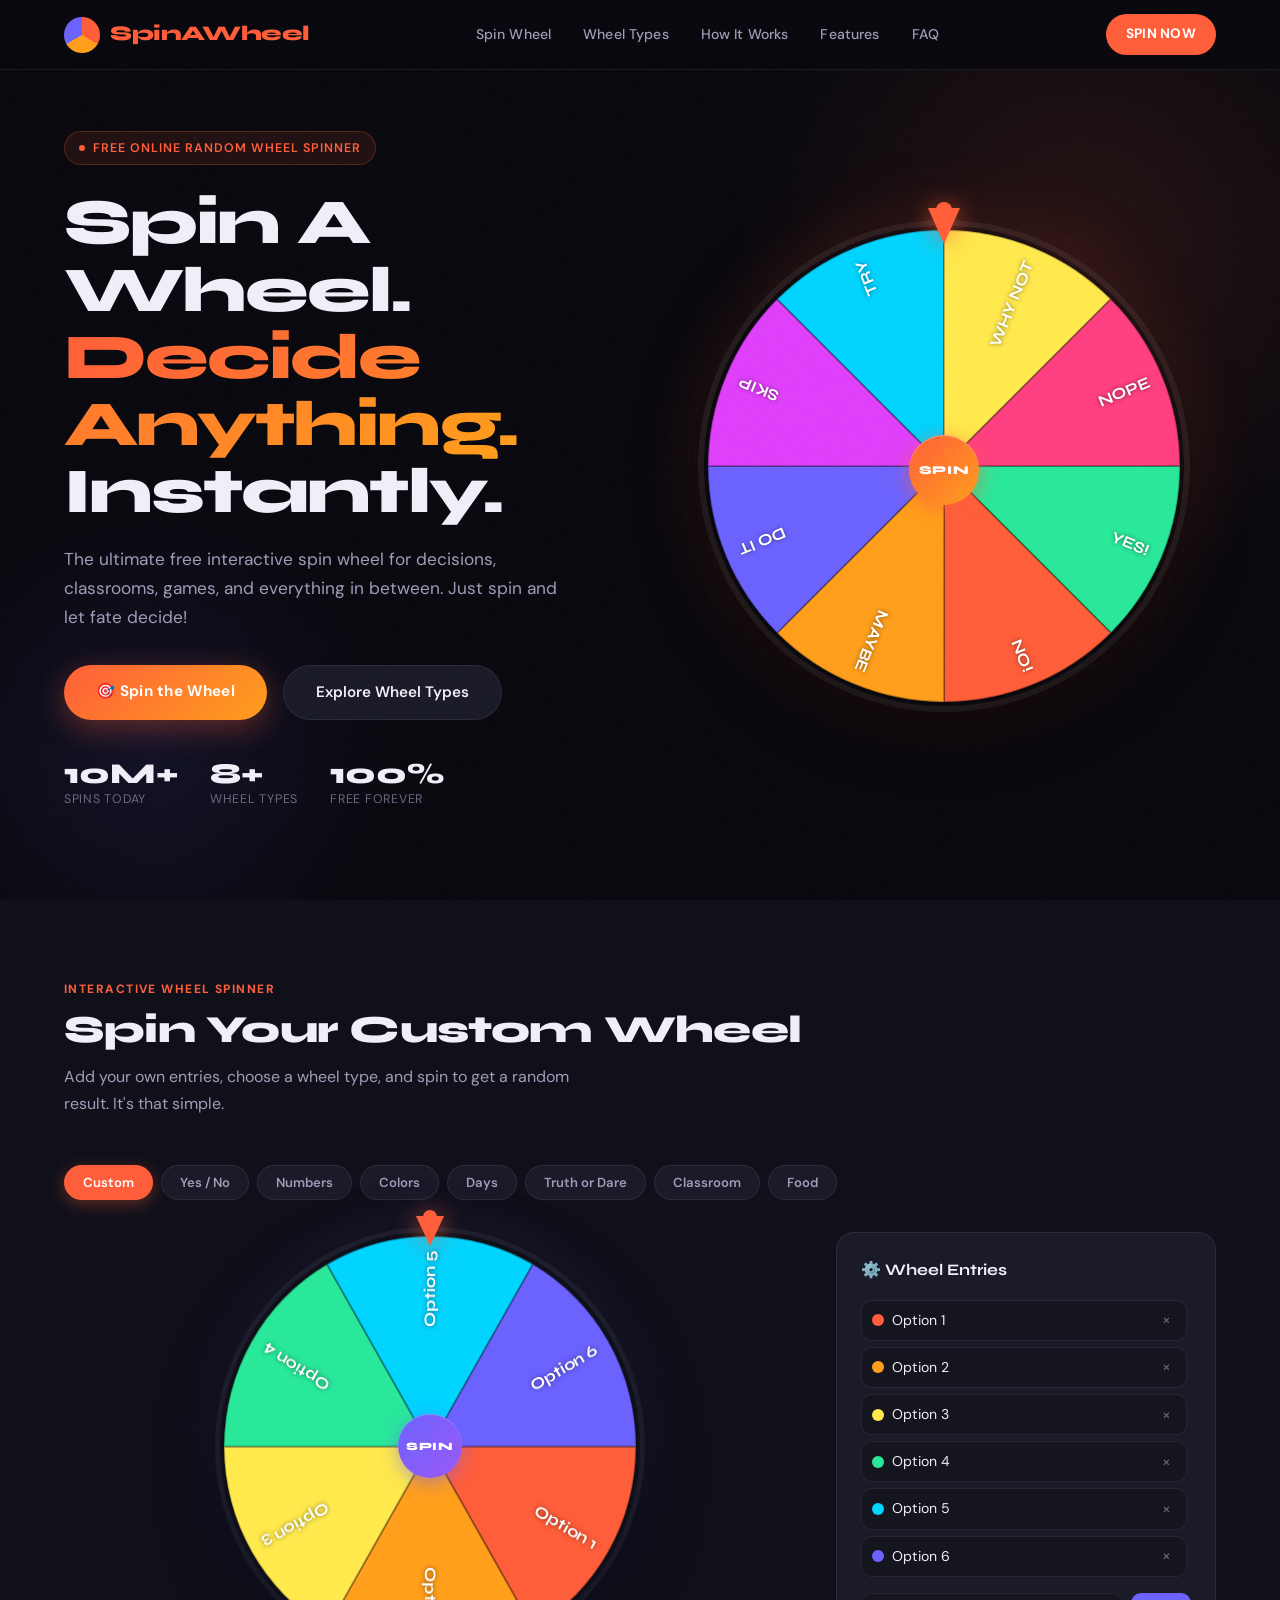
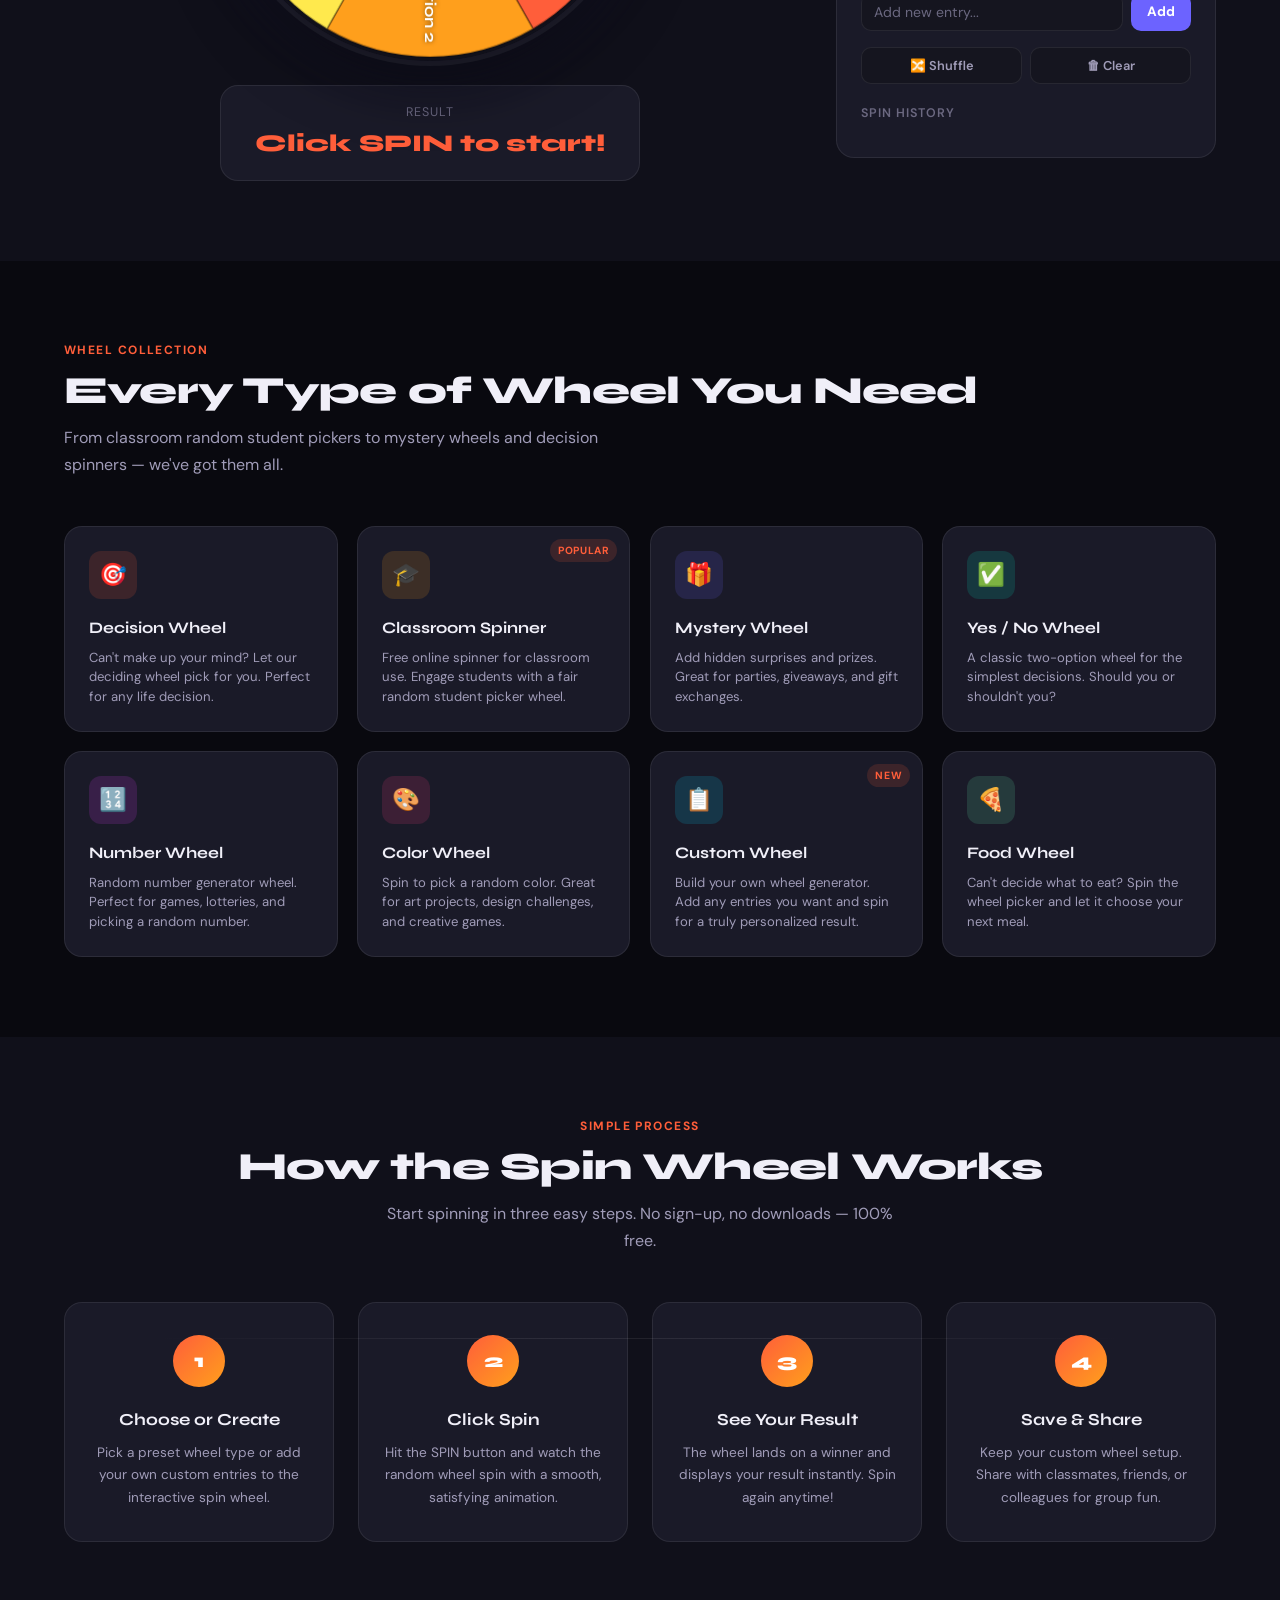
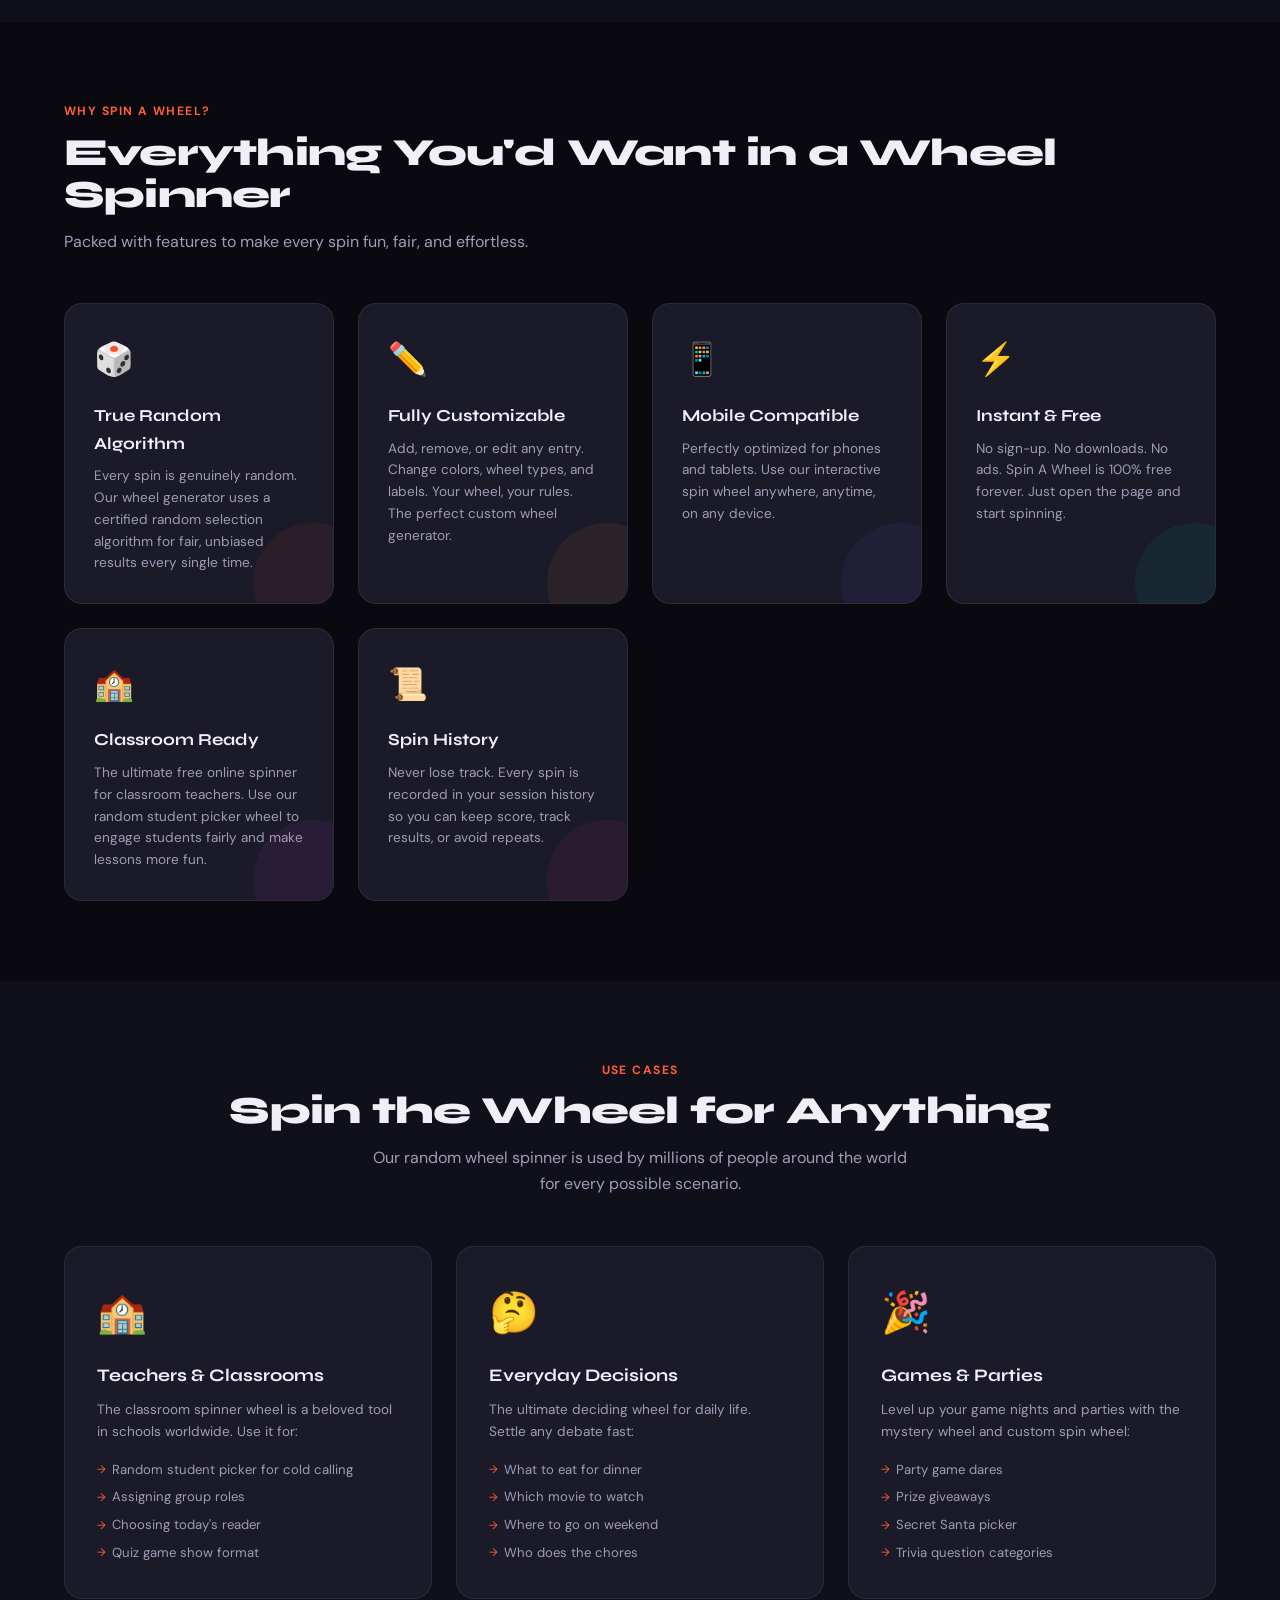
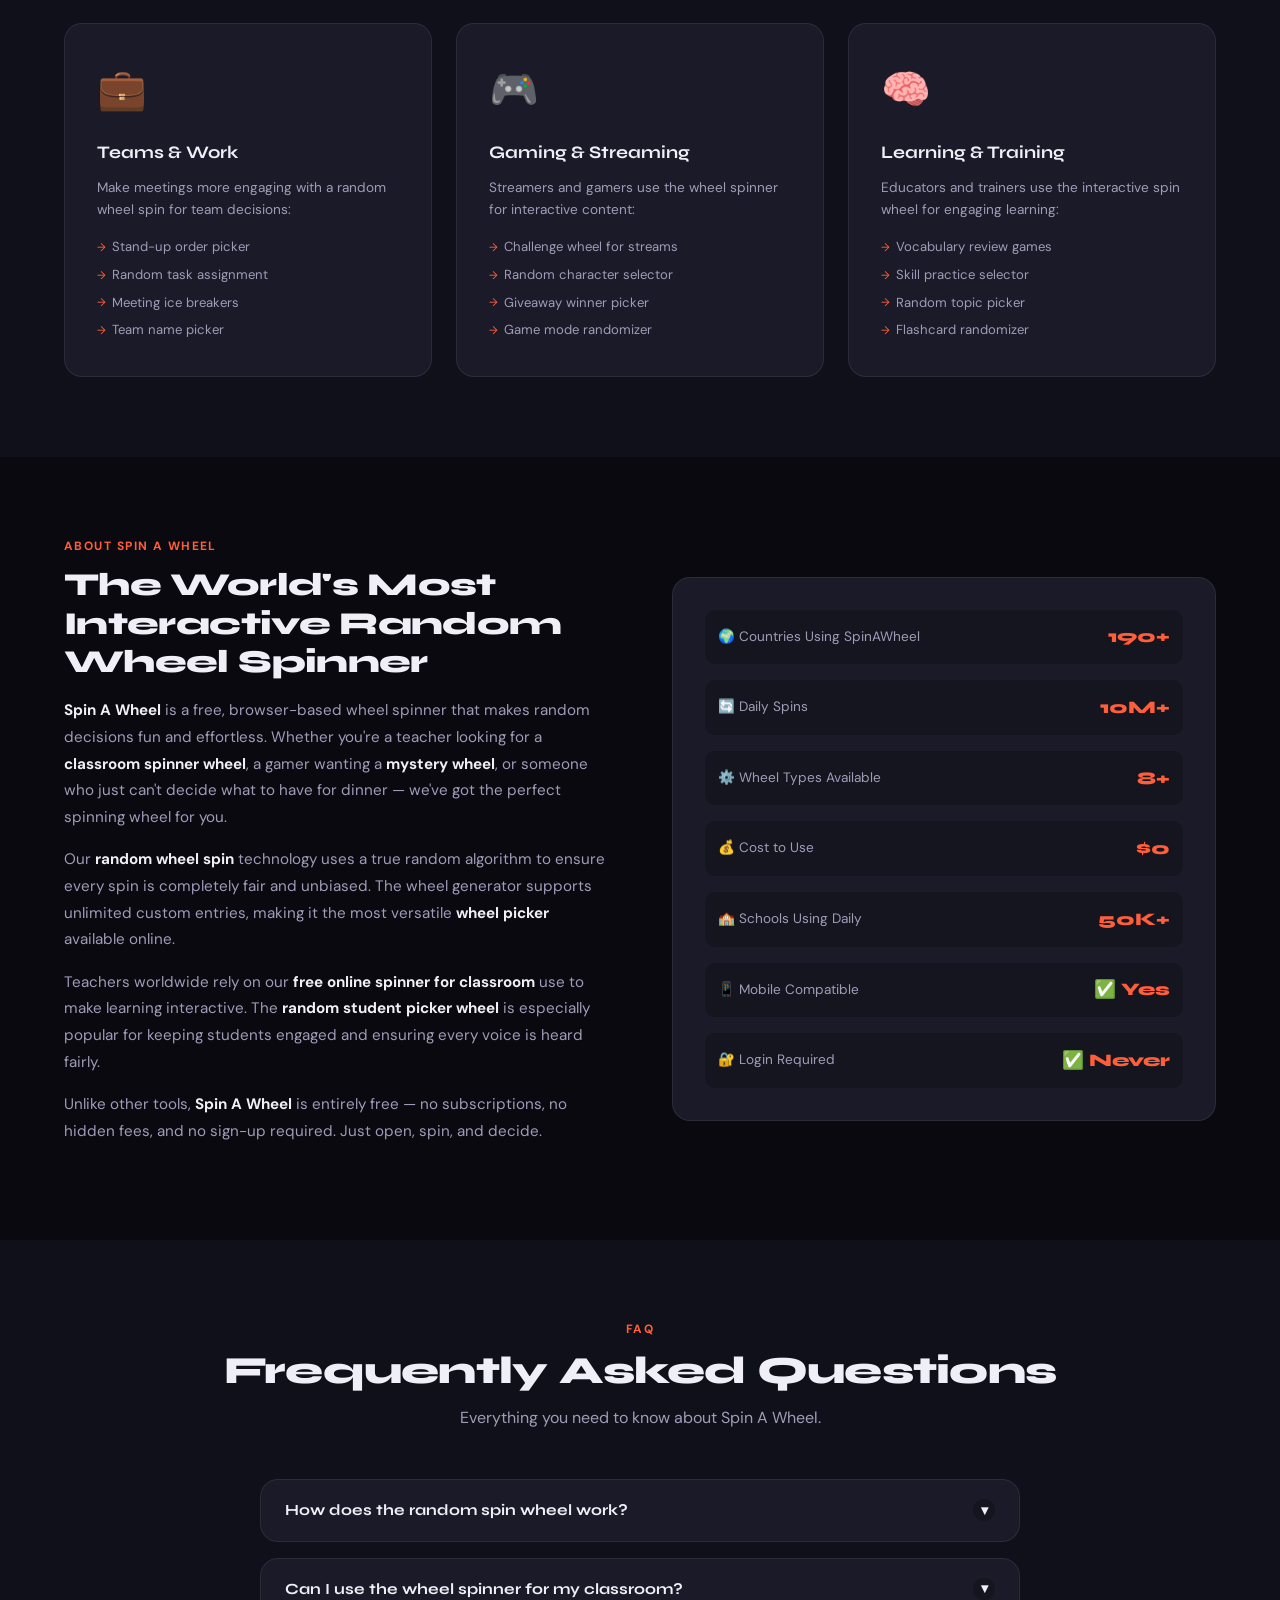
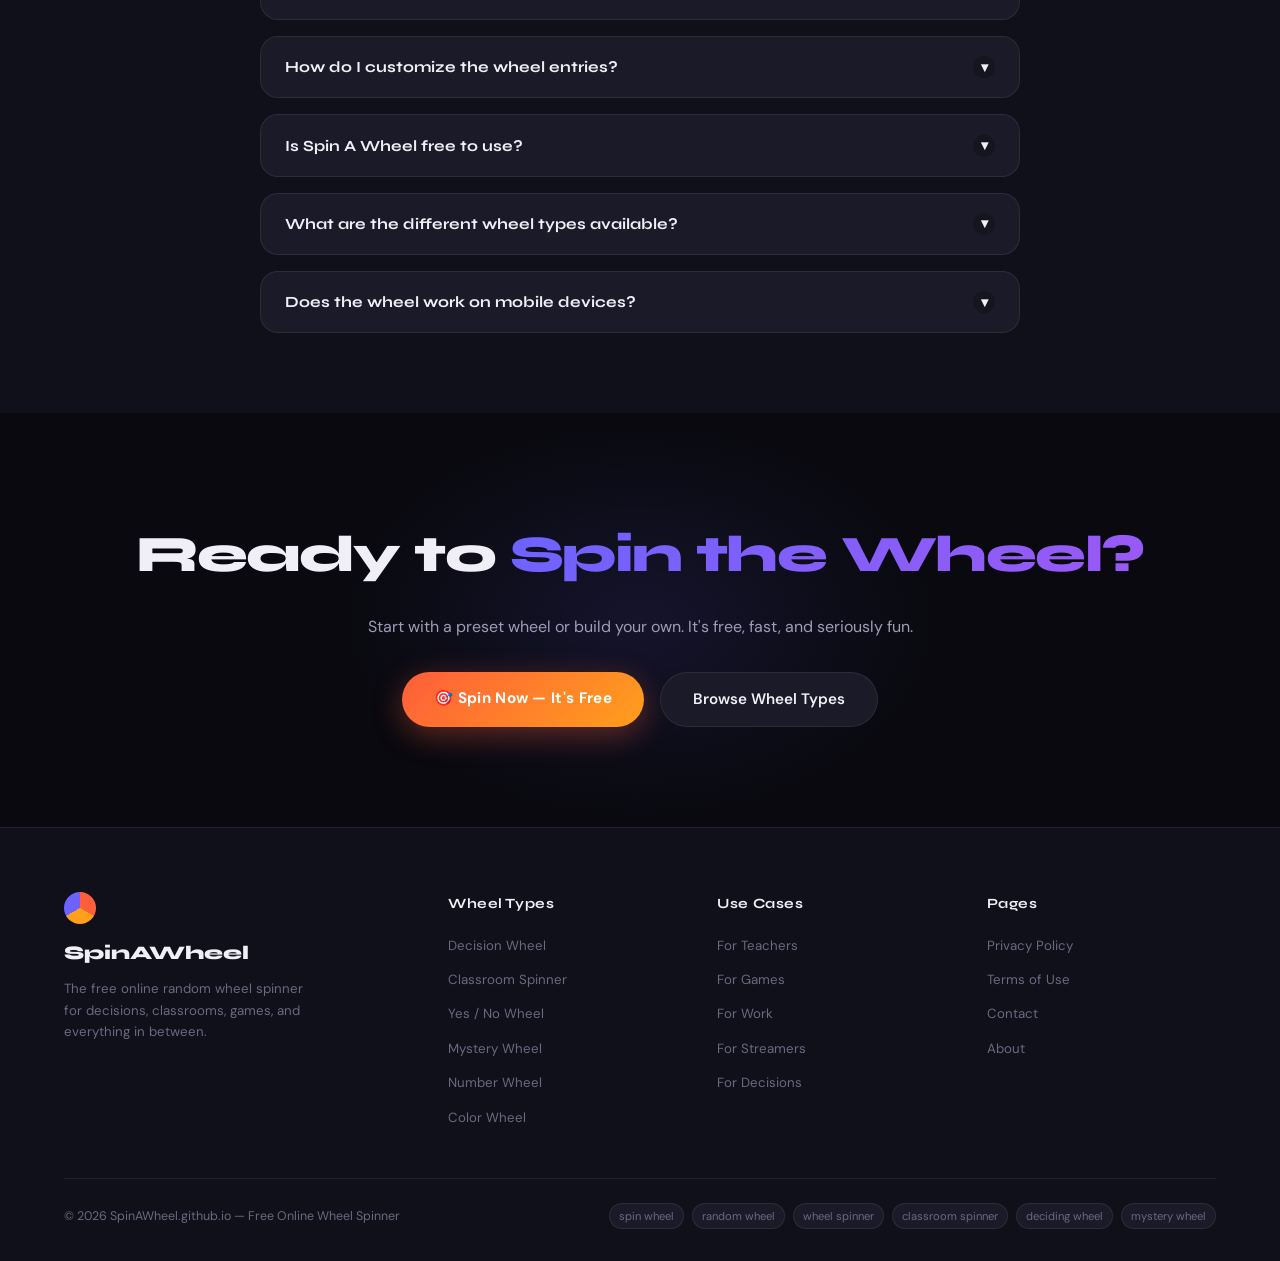
==== commit f5b32d52: "Update index.html" ====
--- a/index.html
+++ b/index.html
@@ -103,7 +103,7 @@
   <link rel="preconnect" href="https://fonts.googleapis.com" />
   <link rel="preconnect" href="https://fonts.gstatic.com" crossorigin />
   <link href="https://fonts.googleapis.com/css2?family=Syne:wght@400;600;700;800&family=DM+Sans:ital,wght@0,300;0,400;0,500;1,300&display=swap" rel="stylesheet" />
-  <link rel="stylesheet" href="styles.css" />  
+  <link rel="stylesheet" href="style.css" />  
 </head>
 <body>
 
--- a/style.css
+++ b/style.css
@@ -0,0 +1,875 @@
+ /* ============================================================
+       CSS VARIABLES & RESET
+    ============================================================ */
+    :root {
+      --bg: #09090f;
+      --bg2: #10101a;
+      --bg3: #15151f;
+      --surface: #1a1a28;
+      --border: rgba(255,255,255,0.08);
+      --accent: #ff5e3a;
+      --accent2: #ff9f1c;
+      --accent3: #6c63ff;
+      --teal: #00e5c3;
+      --text: #f0eff8;
+      --text2: #a09cb8;
+      --text3: #6b6880;
+      --radius: 18px;
+      --radius-sm: 10px;
+      --shadow: 0 20px 60px rgba(0,0,0,0.6);
+      --glow: 0 0 40px rgba(255,94,58,0.25);
+      --font-display: 'Syne', sans-serif;
+      --font-body: 'DM Sans', sans-serif;
+
+      /* Wheel segment colors */
+      --w1: #ff5e3a; --w2: #ff9f1c; --w3: #ffe94d;
+      --w4: #2ae89a; --w5: #00d4ff; --w6: #6c63ff;
+      --w7: #e040fb; --w8: #ff4081; --w9: #00bfa5;
+      --w10: #ffab40; --w11: #69f0ae; --w12: #40c4ff;
+    }
+
+    *, *::before, *::after { box-sizing: border-box; margin: 0; padding: 0; }
+    html { scroll-behavior: smooth; }
+    body {
+      background: var(--bg);
+      color: var(--text);
+      font-family: var(--font-body);
+      font-size: 16px;
+      line-height: 1.65;
+      overflow-x: hidden;
+    }
+    a { color: inherit; text-decoration: none; }
+    ul { list-style: none; }
+    button { cursor: pointer; font-family: var(--font-body); border: none; outline: none; }
+    input, textarea { font-family: var(--font-body); outline: none; border: none; }
+    img { max-width: 100%; display: block; }
+
+    /* ============================================================
+       SCROLLBAR
+    ============================================================ */
+    ::-webkit-scrollbar { width: 6px; }
+    ::-webkit-scrollbar-track { background: var(--bg2); }
+    ::-webkit-scrollbar-thumb { background: var(--accent); border-radius: 3px; }
+
+    /* ============================================================
+       NOISE OVERLAY
+    ============================================================ */
+    body::before {
+      content: '';
+      position: fixed; inset: 0;
+      background-image: url("data:image/svg+xml,%3Csvg viewBox='0 0 200 200' xmlns='http://www.w3.org/2000/svg'%3E%3Cfilter id='n'%3E%3CfeTurbulence type='fractalNoise' baseFrequency='0.9' numOctaves='4' stitchTiles='stitch'/%3E%3C/filter%3E%3Crect width='100%25' height='100%25' filter='url(%23n)' opacity='0.03'/%3E%3C/svg%3E");
+      pointer-events: none; z-index: 9999; opacity: 0.4;
+    }
+
+    /* ============================================================
+       HEADER COMPONENT
+    ============================================================ */
+    #site-header {
+      position: fixed; top: 0; left: 0; right: 0; z-index: 1000;
+      padding: 0 5%;
+      height: 70px;
+      display: flex; align-items: center; justify-content: space-between;
+      background: rgba(9,9,15,0.85);
+      backdrop-filter: blur(20px);
+      border-bottom: 1px solid var(--border);
+      transition: all 0.3s;
+    }
+    #site-header.scrolled {
+      height: 60px;
+      background: rgba(9,9,15,0.97);
+      box-shadow: 0 4px 30px rgba(0,0,0,0.5);
+    }
+    .header-logo {
+      display: flex; align-items: center; gap: 10px;
+      font-family: var(--font-display);
+      font-weight: 800; font-size: 1.3rem;
+      letter-spacing: -0.02em;
+    }
+    .header-logo .logo-icon {
+      width: 36px; height: 36px;
+      background: conic-gradient(var(--accent) 0deg 120deg, var(--accent2) 120deg 240deg, var(--accent3) 240deg 360deg);
+      border-radius: 50%;
+      animation: logoSpin 8s linear infinite;
+      flex-shrink: 0;
+    }
+    @keyframes logoSpin { to { transform: rotate(360deg); } }
+    .header-logo span { color: var(--accent); }
+    .header-nav { display: flex; align-items: center; gap: 2rem; }
+    .header-nav a {
+      font-size: 0.88rem; font-weight: 500; color: var(--text2);
+      transition: color 0.2s; letter-spacing: 0.01em;
+    }
+    .header-nav a:hover { color: var(--text); }
+    .header-cta {
+      background: var(--accent);
+      color: #fff; font-weight: 700; font-size: 0.85rem;
+      padding: 9px 20px; border-radius: 50px;
+      transition: all 0.2s; letter-spacing: 0.02em;
+      text-transform: uppercase;
+    }
+    .header-cta:hover { background: #ff7a5c; transform: translateY(-1px); box-shadow: 0 6px 20px rgba(255,94,58,0.4); }
+    .hamburger {
+      display: none; flex-direction: column; gap: 5px;
+      background: none; padding: 4px;
+    }
+    .hamburger span {
+      width: 24px; height: 2px;
+      background: var(--text); border-radius: 2px;
+      transition: all 0.3s;
+      display: block;
+    }
+    .mobile-nav {
+      display: none; position: fixed; top: 70px; left: 0; right: 0;
+      background: var(--bg2); border-bottom: 1px solid var(--border);
+      flex-direction: column; padding: 1.5rem 5%; gap: 1rem;
+      z-index: 999;
+    }
+    .mobile-nav.open { display: flex; }
+    .mobile-nav a { font-size: 1rem; color: var(--text2); padding: 0.4rem 0; }
+
+    @media (max-width: 768px) {
+      .header-nav, .header-cta { display: none; }
+      .hamburger { display: flex; }
+    }
+
+    /* ============================================================
+       HERO SECTION
+    ============================================================ */
+    #hero {
+      min-height: 100vh;
+      padding: 120px 5% 80px;
+      display: grid;
+      grid-template-columns: 1fr 1fr;
+      gap: 4rem;
+      align-items: center;
+      position: relative;
+      overflow: hidden;
+    }
+    .hero-bg-glow {
+      position: absolute;
+      width: 700px; height: 700px;
+      background: radial-gradient(circle, rgba(255,94,58,0.12) 0%, transparent 70%);
+      top: -100px; right: -150px;
+      pointer-events: none;
+    }
+    .hero-bg-glow2 {
+      position: absolute;
+      width: 500px; height: 500px;
+      background: radial-gradient(circle, rgba(108,99,255,0.1) 0%, transparent 70%);
+      bottom: -100px; left: -100px;
+      pointer-events: none;
+    }
+    .hero-left { position: relative; z-index: 1; }
+    .hero-badge {
+      display: inline-flex; align-items: center; gap: 8px;
+      background: rgba(255,94,58,0.1); border: 1px solid rgba(255,94,58,0.25);
+      color: var(--accent); font-size: 0.78rem; font-weight: 600;
+      padding: 6px 14px; border-radius: 50px;
+      margin-bottom: 1.5rem; letter-spacing: 0.08em; text-transform: uppercase;
+      animation: fadeUp 0.6s ease both;
+    }
+    .hero-badge::before {
+      content: ''; width: 6px; height: 6px; background: var(--accent);
+      border-radius: 50%; animation: pulse 1.5s infinite;
+    }
+    @keyframes pulse { 0%,100%{opacity:1;transform:scale(1)} 50%{opacity:0.5;transform:scale(1.3)} }
+    .hero-h1 {
+      font-family: var(--font-display);
+      font-size: clamp(2.8rem, 5vw, 4.5rem);
+      font-weight: 800; line-height: 1.05;
+      letter-spacing: -0.03em;
+      margin-bottom: 1.2rem;
+      animation: fadeUp 0.6s 0.1s ease both;
+    }
+    .hero-h1 .grad {
+      background: linear-gradient(135deg, var(--accent) 0%, var(--accent2) 100%);
+      -webkit-background-clip: text; -webkit-text-fill-color: transparent;
+      background-clip: text;
+    }
+    .hero-sub {
+      font-size: 1.08rem; color: var(--text2); line-height: 1.7;
+      max-width: 500px; margin-bottom: 2rem;
+      animation: fadeUp 0.6s 0.2s ease both;
+    }
+    .hero-actions {
+      display: flex; gap: 1rem; flex-wrap: wrap;
+      animation: fadeUp 0.6s 0.3s ease both;
+    }
+    .btn-primary {
+      background: linear-gradient(135deg, var(--accent), var(--accent2));
+      color: #fff; font-weight: 700; font-size: 0.95rem;
+      padding: 14px 32px; border-radius: 50px;
+      transition: all 0.25s; letter-spacing: 0.02em;
+      box-shadow: 0 8px 30px rgba(255,94,58,0.35);
+    }
+    .btn-primary:hover { transform: translateY(-2px); box-shadow: 0 12px 40px rgba(255,94,58,0.5); }
+    .btn-secondary {
+      background: var(--surface); color: var(--text);
+      font-weight: 600; font-size: 0.95rem;
+      padding: 14px 32px; border-radius: 50px;
+      border: 1px solid var(--border);
+      transition: all 0.25s;
+    }
+    .btn-secondary:hover { border-color: rgba(255,255,255,0.2); background: var(--bg3); }
+    .hero-stats {
+      display: flex; gap: 2rem; margin-top: 2.5rem; flex-wrap: wrap;
+      animation: fadeUp 0.6s 0.4s ease both;
+    }
+    .hero-stat { }
+    .hero-stat .num {
+      font-family: var(--font-display);
+      font-size: 1.8rem; font-weight: 800; color: var(--text);
+      line-height: 1;
+    }
+    .hero-stat .lbl { font-size: 0.78rem; color: var(--text3); text-transform: uppercase; letter-spacing: 0.06em; }
+
+    /* Hero Wheel Container */
+    .hero-right {
+      display: flex; justify-content: center; align-items: center;
+      position: relative; z-index: 1;
+      animation: fadeUp 0.8s 0.2s ease both;
+    }
+    .wheel-wrapper {
+      position: relative;
+      width: min(480px, 90vw);
+      aspect-ratio: 1;
+    }
+    .wheel-pointer {
+      position: absolute;
+      top: -18px; left: 50%;
+      transform: translateX(-50%);
+      width: 0; height: 0;
+      border-left: 16px solid transparent;
+      border-right: 16px solid transparent;
+      border-top: 36px solid var(--accent);
+      filter: drop-shadow(0 4px 12px rgba(255,94,58,0.7));
+      z-index: 10;
+    }
+    .wheel-pointer::after {
+      content: '';
+      position: absolute;
+      top: -42px; left: -8px;
+      width: 16px; height: 16px;
+      background: var(--accent);
+      border-radius: 50%;
+    }
+    #mainCanvas {
+      width: 100%; height: 100%;
+      border-radius: 50%;
+      box-shadow: 0 0 0 6px rgba(255,255,255,0.06), var(--shadow), 0 0 80px rgba(255,94,58,0.2);
+      cursor: pointer;
+    }
+    .spin-center-btn {
+      position: absolute; top: 50%; left: 50%;
+      transform: translate(-50%,-50%);
+      width: 70px; height: 70px; border-radius: 50%;
+      background: linear-gradient(135deg, var(--accent), var(--accent2));
+      color: #fff; font-family: var(--font-display);
+      font-weight: 800; font-size: 0.75rem; letter-spacing: 0.05em;
+      text-transform: uppercase;
+      box-shadow: 0 4px 20px rgba(255,94,58,0.6), inset 0 1px 0 rgba(255,255,255,0.3);
+      z-index: 10; transition: transform 0.2s, box-shadow 0.2s;
+    }
+    .spin-center-btn:hover { transform: translate(-50%,-50%) scale(1.08); box-shadow: 0 8px 30px rgba(255,94,58,0.7); }
+    .spin-center-btn:active { transform: translate(-50%,-50%) scale(0.96); }
+    .spin-center-btn.spinning { pointer-events: none; }
+
+    @keyframes fadeUp { from { opacity:0; transform:translateY(24px); } to { opacity:1; transform:translateY(0); } }
+    @media (max-width: 900px) {
+      #hero { grid-template-columns: 1fr; padding-top: 100px; }
+      .hero-right { order: -1; }
+      .wheel-wrapper { width: min(320px, 85vw); }
+    }
+
+    /* ============================================================
+       WHEEL APP SECTION
+    ============================================================ */
+    #wheel-app {
+      padding: 80px 5%;
+      background: var(--bg2);
+      position: relative;
+    }
+    .section-label {
+      font-size: 0.75rem; font-weight: 700; letter-spacing: 0.12em;
+      text-transform: uppercase; color: var(--accent);
+      margin-bottom: 0.6rem;
+    }
+    .section-title {
+      font-family: var(--font-display);
+      font-size: clamp(1.8rem, 3vw, 2.8rem);
+      font-weight: 800; letter-spacing: -0.02em; line-height: 1.1;
+      margin-bottom: 0.8rem;
+    }
+    .section-sub { color: var(--text2); font-size: 1rem; max-width: 540px; }
+    .section-header { margin-bottom: 3rem; }
+
+    .app-layout {
+      display: grid;
+      grid-template-columns: 1fr 380px;
+      gap: 2.5rem;
+      align-items: start;
+    }
+
+    /* Type Tabs */
+    .wheel-type-tabs {
+      display: flex; gap: 0.5rem; flex-wrap: wrap;
+      margin-bottom: 2rem;
+    }
+    .type-tab {
+      padding: 8px 18px; border-radius: 50px;
+      font-size: 0.82rem; font-weight: 600;
+      background: var(--surface); color: var(--text2);
+      border: 1px solid var(--border);
+      transition: all 0.2s; cursor: pointer;
+    }
+    .type-tab.active {
+      background: var(--accent); color: #fff; border-color: var(--accent);
+      box-shadow: 0 4px 16px rgba(255,94,58,0.35);
+    }
+    .type-tab:hover:not(.active) { border-color: rgba(255,255,255,0.2); color: var(--text); }
+
+    /* App Wheel */
+    .app-wheel-area {
+      display: flex; flex-direction: column; align-items: center; gap: 1.5rem;
+    }
+    .app-wheel-wrapper {
+      position: relative;
+      width: min(420px, 100%);
+      aspect-ratio: 1;
+    }
+    .app-wheel-wrapper .wheel-pointer {
+      top: -16px;
+      border-left: 14px solid transparent;
+      border-right: 14px solid transparent;
+      border-top: 30px solid var(--accent);
+    }
+    .app-wheel-wrapper .wheel-pointer::after {
+      top: -36px; left: -7px; width: 14px; height: 14px;
+    }
+    #appCanvas {
+      width: 100%; height: 100%; border-radius: 50%;
+      box-shadow: 0 0 0 5px rgba(255,255,255,0.05), var(--shadow), 0 0 60px rgba(108,99,255,0.15);
+      cursor: pointer;
+    }
+    .app-spin-btn {
+      position: absolute; top: 50%; left: 50%;
+      transform: translate(-50%,-50%);
+      width: 64px; height: 64px; border-radius: 50%;
+      background: linear-gradient(135deg, var(--accent3), #9b59f5);
+      color: #fff; font-family: var(--font-display);
+      font-weight: 800; font-size: 0.7rem; letter-spacing: 0.05em;
+      text-transform: uppercase;
+      box-shadow: 0 4px 18px rgba(108,99,255,0.5), inset 0 1px 0 rgba(255,255,255,0.2);
+      z-index: 10; transition: transform 0.2s, box-shadow 0.2s;
+    }
+    .app-spin-btn:hover { transform: translate(-50%,-50%) scale(1.08); }
+    .app-spin-btn.spinning { pointer-events: none; }
+
+    /* Result display */
+    .result-display {
+      background: var(--surface);
+      border: 1px solid var(--border);
+      border-radius: var(--radius);
+      padding: 1rem 1.5rem;
+      text-align: center; width: 100%; max-width: 420px;
+      min-height: 60px; display: flex; align-items: center; justify-content: center;
+    }
+    .result-display .result-label { color: var(--text3); font-size: 0.78rem; text-transform: uppercase; letter-spacing: 0.08em; }
+    .result-display .result-value {
+      font-family: var(--font-display);
+      font-size: 1.5rem; font-weight: 800; color: var(--accent);
+      margin-top: 2px; transition: all 0.4s;
+    }
+    .result-display.winner { border-color: var(--accent); box-shadow: 0 0 20px rgba(255,94,58,0.2); }
+    @keyframes popIn { 0%{transform:scale(0.7);opacity:0} 70%{transform:scale(1.1)} 100%{transform:scale(1);opacity:1} }
+    .result-pop { animation: popIn 0.5s cubic-bezier(0.34,1.56,0.64,1) both; }
+
+    /* Sidebar panel */
+    .app-sidebar {
+      background: var(--surface);
+      border: 1px solid var(--border);
+      border-radius: var(--radius);
+      padding: 1.5rem;
+      position: sticky; top: 90px;
+    }
+    .sidebar-title {
+      font-family: var(--font-display);
+      font-size: 1rem; font-weight: 700;
+      margin-bottom: 1rem; color: var(--text);
+    }
+    .entries-list {
+      display: flex; flex-direction: column; gap: 6px;
+      max-height: 280px; overflow-y: auto;
+      margin-bottom: 1rem;
+      padding-right: 4px;
+    }
+    .entry-item {
+      display: flex; align-items: center; gap: 8px;
+      background: var(--bg3); border: 1px solid var(--border);
+      border-radius: var(--radius-sm); padding: 8px 10px;
+      font-size: 0.88rem; transition: all 0.2s;
+    }
+    .entry-item:hover { border-color: rgba(255,255,255,0.15); }
+    .entry-color {
+      width: 12px; height: 12px; border-radius: 50%; flex-shrink: 0;
+    }
+    .entry-text { flex: 1; color: var(--text); }
+    .entry-del {
+      width: 20px; height: 20px; border-radius: 50%;
+      background: none; color: var(--text3); font-size: 1rem;
+      transition: all 0.2s; display: flex; align-items: center; justify-content: center;
+      line-height: 1;
+    }
+    .entry-del:hover { color: var(--accent); background: rgba(255,94,58,0.1); }
+
+    .add-entry-row {
+      display: flex; gap: 8px;
+    }
+    .add-entry-input {
+      flex: 1; background: var(--bg3); border: 1px solid var(--border);
+      border-radius: var(--radius-sm); padding: 9px 12px;
+      color: var(--text); font-size: 0.88rem;
+      transition: border-color 0.2s;
+    }
+    .add-entry-input:focus { border-color: var(--accent3); }
+    .add-entry-input::placeholder { color: var(--text3); }
+    .add-btn {
+      background: var(--accent3); color: #fff;
+      border-radius: var(--radius-sm); padding: 9px 16px;
+      font-weight: 700; font-size: 0.85rem; transition: all 0.2s;
+    }
+    .add-btn:hover { background: #7c75ff; }
+
+    .sidebar-actions {
+      display: flex; gap: 8px; margin-top: 1rem;
+    }
+    .sidebar-btn {
+      flex: 1; padding: 9px; border-radius: var(--radius-sm);
+      font-size: 0.8rem; font-weight: 600; text-align: center;
+      background: var(--bg3); color: var(--text2);
+      border: 1px solid var(--border);
+      transition: all 0.2s;
+    }
+    .sidebar-btn:hover { border-color: rgba(255,255,255,0.2); color: var(--text); }
+    .sidebar-btn.danger:hover { border-color: rgba(255,94,58,0.4); color: var(--accent); }
+
+    /* History */
+    .spin-history { margin-top: 1.2rem; }
+    .history-title {
+      font-size: 0.78rem; font-weight: 600; color: var(--text3);
+      text-transform: uppercase; letter-spacing: 0.08em; margin-bottom: 0.6rem;
+    }
+    .history-list {
+      display: flex; flex-direction: column; gap: 4px;
+      max-height: 120px; overflow-y: auto;
+    }
+    .history-item {
+      display: flex; align-items: center; gap: 8px;
+      font-size: 0.8rem; color: var(--text2); padding: 4px 8px;
+      border-radius: 6px; background: var(--bg3);
+    }
+    .history-item .h-color { width: 8px; height: 8px; border-radius: 50%; flex-shrink: 0; }
+    .history-item .h-num { color: var(--text3); font-size: 0.72rem; }
+
+    @media (max-width: 1000px) {
+      .app-layout { grid-template-columns: 1fr; }
+      .app-sidebar { position: static; }
+    }
+
+    /* ============================================================
+       WHEEL TYPES SECTION
+    ============================================================ */
+    #wheel-types {
+      padding: 80px 5%;
+      background: var(--bg);
+    }
+    .types-grid {
+      display: grid;
+      grid-template-columns: repeat(auto-fill, minmax(220px, 1fr));
+      gap: 1.2rem;
+      margin-top: 2.5rem;
+    }
+    .type-card {
+      background: var(--surface);
+      border: 1px solid var(--border);
+      border-radius: var(--radius);
+      padding: 1.5rem;
+      transition: all 0.3s; cursor: pointer;
+      position: relative; overflow: hidden;
+    }
+    .type-card::before {
+      content: ''; position: absolute;
+      inset: 0; opacity: 0;
+      transition: opacity 0.3s;
+      pointer-events: none;
+    }
+    .type-card:hover { transform: translateY(-4px); border-color: rgba(255,255,255,0.15); }
+    .type-card:hover::before { opacity: 1; }
+    .type-card.c1::before { background: linear-gradient(135deg, rgba(255,94,58,0.08), transparent); }
+    .type-card.c2::before { background: linear-gradient(135deg, rgba(255,159,28,0.08), transparent); }
+    .type-card.c3::before { background: linear-gradient(135deg, rgba(108,99,255,0.08), transparent); }
+    .type-card.c4::before { background: linear-gradient(135deg, rgba(0,229,195,0.08), transparent); }
+    .type-card.c5::before { background: linear-gradient(135deg, rgba(224,64,251,0.08), transparent); }
+    .type-card.c6::before { background: linear-gradient(135deg, rgba(255,64,129,0.08), transparent); }
+    .type-card.c7::before { background: linear-gradient(135deg, rgba(0,212,255,0.08), transparent); }
+    .type-card.c8::before { background: linear-gradient(135deg, rgba(105,240,174,0.08), transparent); }
+
+    .type-icon {
+      width: 48px; height: 48px; border-radius: 12px;
+      display: flex; align-items: center; justify-content: center;
+      font-size: 1.4rem; margin-bottom: 1rem;
+    }
+    .type-card h3 {
+      font-family: var(--font-display);
+      font-size: 1rem; font-weight: 700;
+      margin-bottom: 0.4rem;
+    }
+    .type-card p { font-size: 0.82rem; color: var(--text2); line-height: 1.5; }
+    .type-badge {
+      position: absolute; top: 12px; right: 12px;
+      background: rgba(255,94,58,0.15); color: var(--accent);
+      font-size: 0.65rem; font-weight: 700; letter-spacing: 0.06em;
+      padding: 3px 8px; border-radius: 20px; text-transform: uppercase;
+    }
+
+    /* ============================================================
+       HOW IT WORKS
+    ============================================================ */
+    #how-it-works {
+      padding: 80px 5%;
+      background: var(--bg2);
+    }
+    .steps-grid {
+      display: grid;
+      grid-template-columns: repeat(auto-fit, minmax(220px, 1fr));
+      gap: 1.5rem;
+      margin-top: 3rem;
+      position: relative;
+    }
+    .steps-grid::before {
+      content: '';
+      position: absolute;
+      top: 36px; left: 8%; right: 8%; height: 1px;
+      background: linear-gradient(90deg, transparent, var(--border), var(--border), transparent);
+    }
+    .step-card {
+      background: var(--surface);
+      border: 1px solid var(--border);
+      border-radius: var(--radius);
+      padding: 2rem 1.5rem;
+      text-align: center;
+      transition: transform 0.3s, border-color 0.3s;
+    }
+    .step-card:hover { transform: translateY(-6px); border-color: rgba(255,255,255,0.15); }
+    .step-num {
+      width: 52px; height: 52px; border-radius: 50%;
+      background: linear-gradient(135deg, var(--accent), var(--accent2));
+      color: #fff; font-family: var(--font-display);
+      font-weight: 800; font-size: 1.2rem;
+      display: flex; align-items: center; justify-content: center;
+      margin: 0 auto 1.2rem; position: relative; z-index: 1;
+    }
+    .step-card h3 {
+      font-family: var(--font-display);
+      font-size: 1.05rem; font-weight: 700;
+      margin-bottom: 0.5rem;
+    }
+    .step-card p { font-size: 0.85rem; color: var(--text2); }
+
+    /* ============================================================
+       FEATURES SECTION
+    ============================================================ */
+    #features {
+      padding: 80px 5%;
+      background: var(--bg);
+    }
+    .features-grid {
+      display: grid;
+      grid-template-columns: repeat(auto-fit, minmax(260px, 1fr));
+      gap: 1.5rem;
+      margin-top: 2.5rem;
+    }
+    .feat-card {
+      background: var(--surface);
+      border: 1px solid var(--border);
+      border-radius: var(--radius);
+      padding: 1.8rem;
+      transition: all 0.3s;
+      position: relative; overflow: hidden;
+    }
+    .feat-card:hover { transform: translateY(-4px); border-color: rgba(255,255,255,0.15); box-shadow: 0 20px 40px rgba(0,0,0,0.4); }
+    .feat-icon {
+      font-size: 2rem; margin-bottom: 1rem;
+      display: block;
+    }
+    .feat-card h3 {
+      font-family: var(--font-display);
+      font-size: 1.05rem; font-weight: 700;
+      margin-bottom: 0.5rem;
+    }
+    .feat-card p { font-size: 0.85rem; color: var(--text2); line-height: 1.6; }
+    .feat-card .feat-glow {
+      position: absolute; bottom: -40px; right: -40px;
+      width: 120px; height: 120px; border-radius: 50%;
+      opacity: 0.07; pointer-events: none;
+    }
+
+    /* ============================================================
+       USE CASES SECTION
+    ============================================================ */
+    #use-cases {
+      padding: 80px 5%;
+      background: var(--bg2);
+    }
+    .use-cases-grid {
+      display: grid;
+      grid-template-columns: repeat(3, 1fr);
+      gap: 1.5rem;
+      margin-top: 2.5rem;
+    }
+    .use-card {
+      background: var(--surface);
+      border: 1px solid var(--border);
+      border-radius: var(--radius);
+      padding: 2rem;
+      transition: all 0.3s; overflow: hidden;
+    }
+    .use-card:hover { border-color: rgba(255,255,255,0.2); transform: translateY(-4px); }
+    .use-card .use-emoji { font-size: 2.5rem; margin-bottom: 1rem; display: block; }
+    .use-card h3 {
+      font-family: var(--font-display);
+      font-size: 1.1rem; font-weight: 700;
+      margin-bottom: 0.6rem;
+    }
+    .use-card p { font-size: 0.85rem; color: var(--text2); line-height: 1.6; }
+    .use-card ul { margin-top: 0.8rem; }
+    .use-card ul li {
+      font-size: 0.82rem; color: var(--text2);
+      padding: 3px 0; display: flex; align-items: center; gap: 6px;
+    }
+    .use-card ul li::before {
+      content: '→'; color: var(--accent); font-size: 0.7rem;
+    }
+    @media (max-width: 900px) { .use-cases-grid { grid-template-columns: 1fr 1fr; } }
+    @media (max-width: 600px) { .use-cases-grid { grid-template-columns: 1fr; } }
+
+    /* ============================================================
+       CONTENT/SEO SECTION
+    ============================================================ */
+    #about-wheel {
+      padding: 80px 5%;
+      background: var(--bg);
+    }
+    .about-grid {
+      display: grid;
+      grid-template-columns: 1fr 1fr;
+      gap: 4rem;
+      align-items: center;
+    }
+    .about-content h2 {
+      font-family: var(--font-display);
+      font-size: clamp(1.6rem, 2.5vw, 2.2rem);
+      font-weight: 800; letter-spacing: -0.02em;
+      margin-bottom: 1rem; line-height: 1.2;
+    }
+    .about-content p {
+      color: var(--text2); font-size: 0.95rem; line-height: 1.75;
+      margin-bottom: 1rem;
+    }
+    .about-content p strong { color: var(--text); }
+    .about-visual {
+      background: var(--surface);
+      border: 1px solid var(--border);
+      border-radius: var(--radius);
+      padding: 2rem; display: flex; flex-direction: column; gap: 1rem;
+    }
+    .about-stat-row {
+      display: flex; justify-content: space-between; align-items: center;
+      padding: 0.8rem; background: var(--bg3); border-radius: var(--radius-sm);
+    }
+    .about-stat-row .asr-label { font-size: 0.85rem; color: var(--text2); }
+    .about-stat-row .asr-val {
+      font-family: var(--font-display); font-weight: 800;
+      font-size: 1.1rem; color: var(--accent);
+    }
+    @media (max-width: 768px) {
+      .about-grid { grid-template-columns: 1fr; gap: 2rem; }
+    }
+
+    /* ============================================================
+       FAQ SECTION
+    ============================================================ */
+    #faq {
+      padding: 80px 5%;
+      background: var(--bg2);
+    }
+    .faq-grid {
+      max-width: 760px; margin: 2.5rem auto 0;
+      display: flex; flex-direction: column; gap: 1rem;
+    }
+    .faq-item {
+      background: var(--surface);
+      border: 1px solid var(--border);
+      border-radius: var(--radius);
+      overflow: hidden;
+    }
+    .faq-q {
+      width: 100%; text-align: left;
+      display: flex; justify-content: space-between; align-items: center;
+      padding: 1.2rem 1.5rem;
+      font-family: var(--font-display);
+      font-size: 0.97rem; font-weight: 700; color: var(--text);
+      background: none; gap: 1rem;
+      transition: color 0.2s;
+    }
+    .faq-q:hover { color: var(--accent); }
+    .faq-arrow {
+      width: 22px; height: 22px; flex-shrink: 0;
+      border-radius: 50%; background: var(--bg3);
+      display: flex; align-items: center; justify-content: center;
+      transition: transform 0.3s, background 0.3s;
+      font-size: 0.85rem;
+    }
+    .faq-item.open .faq-arrow { transform: rotate(180deg); background: var(--accent); color: #fff; }
+    .faq-a {
+      max-height: 0; overflow: hidden;
+      transition: max-height 0.4s cubic-bezier(0.4,0,0.2,1), padding 0.3s;
+      padding: 0 1.5rem;
+    }
+    .faq-item.open .faq-a { max-height: 300px; padding: 0 1.5rem 1.2rem; }
+    .faq-a p { font-size: 0.88rem; color: var(--text2); line-height: 1.7; }
+
+    /* ============================================================
+       CTA SECTION
+    ============================================================ */
+    #cta-section {
+      padding: 100px 5%;
+      background: var(--bg);
+      text-align: center;
+      position: relative; overflow: hidden;
+    }
+    .cta-glow {
+      position: absolute; top: 50%; left: 50%;
+      transform: translate(-50%,-50%);
+      width: 600px; height: 400px;
+      background: radial-gradient(ellipse, rgba(108,99,255,0.12) 0%, transparent 70%);
+      pointer-events: none;
+    }
+    #cta-section h2 {
+      font-family: var(--font-display);
+      font-size: clamp(2rem, 4vw, 3.2rem);
+      font-weight: 800; letter-spacing: -0.03em;
+      margin-bottom: 1rem;
+      position: relative; z-index: 1;
+    }
+    #cta-section p {
+      color: var(--text2); font-size: 1rem; margin-bottom: 2rem;
+      position: relative; z-index: 1;
+    }
+    .cta-actions { display: flex; gap: 1rem; justify-content: center; flex-wrap: wrap; position: relative; z-index: 1; }
+
+    /* ============================================================
+       FOOTER COMPONENT
+    ============================================================ */
+    #site-footer {
+      background: var(--bg2);
+      border-top: 1px solid var(--border);
+      padding: 4rem 5% 2rem;
+    }
+    .footer-top {
+      display: grid;
+      grid-template-columns: 1.5fr 1fr 1fr 1fr;
+      gap: 2.5rem;
+      margin-bottom: 3rem;
+    }
+    .footer-brand .brand-name {
+      font-family: var(--font-display); font-size: 1.2rem; font-weight: 800;
+      margin-bottom: 0.6rem;
+    }
+    .footer-brand p { font-size: 0.83rem; color: var(--text3); line-height: 1.6; max-width: 240px; }
+    .footer-brand .brand-logo-icon {
+      width: 32px; height: 32px;
+      background: conic-gradient(var(--accent) 0deg 120deg, var(--accent2) 120deg 240deg, var(--accent3) 240deg 360deg);
+      border-radius: 50%; margin-bottom: 0.8rem;
+      animation: logoSpin 8s linear infinite;
+    }
+    .footer-col h4 {
+      font-family: var(--font-display); font-weight: 700; font-size: 0.88rem;
+      letter-spacing: 0.04em; margin-bottom: 1rem; color: var(--text);
+    }
+    .footer-col ul { display: flex; flex-direction: column; gap: 0.5rem; }
+    .footer-col ul li a { font-size: 0.83rem; color: var(--text3); transition: color 0.2s; }
+    .footer-col ul li a:hover { color: var(--text); }
+    .footer-bottom {
+      display: flex; justify-content: space-between; align-items: center;
+      padding-top: 1.5rem; border-top: 1px solid var(--border); flex-wrap: wrap; gap: 0.8rem;
+    }
+    .footer-bottom p { font-size: 0.78rem; color: var(--text3); }
+    .footer-keywords { display: flex; gap: 0.5rem; flex-wrap: wrap; }
+    .footer-keywords span {
+      font-size: 0.7rem; color: var(--text3);
+      background: var(--surface); padding: 3px 9px; border-radius: 20px;
+      border: 1px solid var(--border);
+    }
+    @media (max-width: 768px) {
+      .footer-top { grid-template-columns: 1fr 1fr; }
+    }
+    @media (max-width: 500px) {
+      .footer-top { grid-template-columns: 1fr; }
+    }
+
+    /* ============================================================
+       MODAL
+    ============================================================ */
+    .modal-overlay {
+      position: fixed; inset: 0; z-index: 2000;
+      background: rgba(0,0,0,0.8); backdrop-filter: blur(10px);
+      display: flex; align-items: center; justify-content: center;
+      opacity: 0; pointer-events: none; transition: opacity 0.3s;
+    }
+    .modal-overlay.open { opacity: 1; pointer-events: all; }
+    .modal-box {
+      background: var(--bg2); border: 1px solid var(--border);
+      border-radius: 24px; padding: 2.5rem;
+      max-width: 420px; width: 90%; text-align: center;
+      transform: translateY(30px) scale(0.95);
+      transition: all 0.4s cubic-bezier(0.34,1.56,0.64,1);
+    }
+    .modal-overlay.open .modal-box { transform: none; }
+    .modal-firework {
+      font-size: 3.5rem; margin-bottom: 0.5rem; display: block;
+      animation: popIn 0.6s cubic-bezier(0.34,1.56,0.64,1) both;
+    }
+    .modal-result {
+      font-family: var(--font-display);
+      font-size: 2rem; font-weight: 800;
+      color: var(--accent);
+      margin-bottom: 0.3rem;
+    }
+    .modal-subtitle { color: var(--text2); font-size: 0.9rem; margin-bottom: 1.5rem; }
+    .modal-close {
+      background: linear-gradient(135deg, var(--accent), var(--accent2));
+      color: #fff; font-weight: 700; font-size: 0.9rem;
+      padding: 12px 28px; border-radius: 50px;
+      transition: all 0.2s;
+    }
+    .modal-close:hover { transform: translateY(-2px); box-shadow: 0 8px 24px rgba(255,94,58,0.4); }
+
+    /* ============================================================
+       CONFETTI CANVAS
+    ============================================================ */
+    #confetti-canvas {
+      position: fixed; inset: 0; pointer-events: none; z-index: 1999;
+    }
+
+    /* ============================================================
+       SCROLL REVEAL
+    ============================================================ */
+    .reveal {
+      opacity: 0; transform: translateY(30px);
+      transition: opacity 0.7s ease, transform 0.7s ease;
+    }
+    .reveal.visible { opacity: 1; transform: none; }
+    .reveal-delay-1 { transition-delay: 0.1s; }
+    .reveal-delay-2 { transition-delay: 0.2s; }
+    .reveal-delay-3 { transition-delay: 0.3s; }
